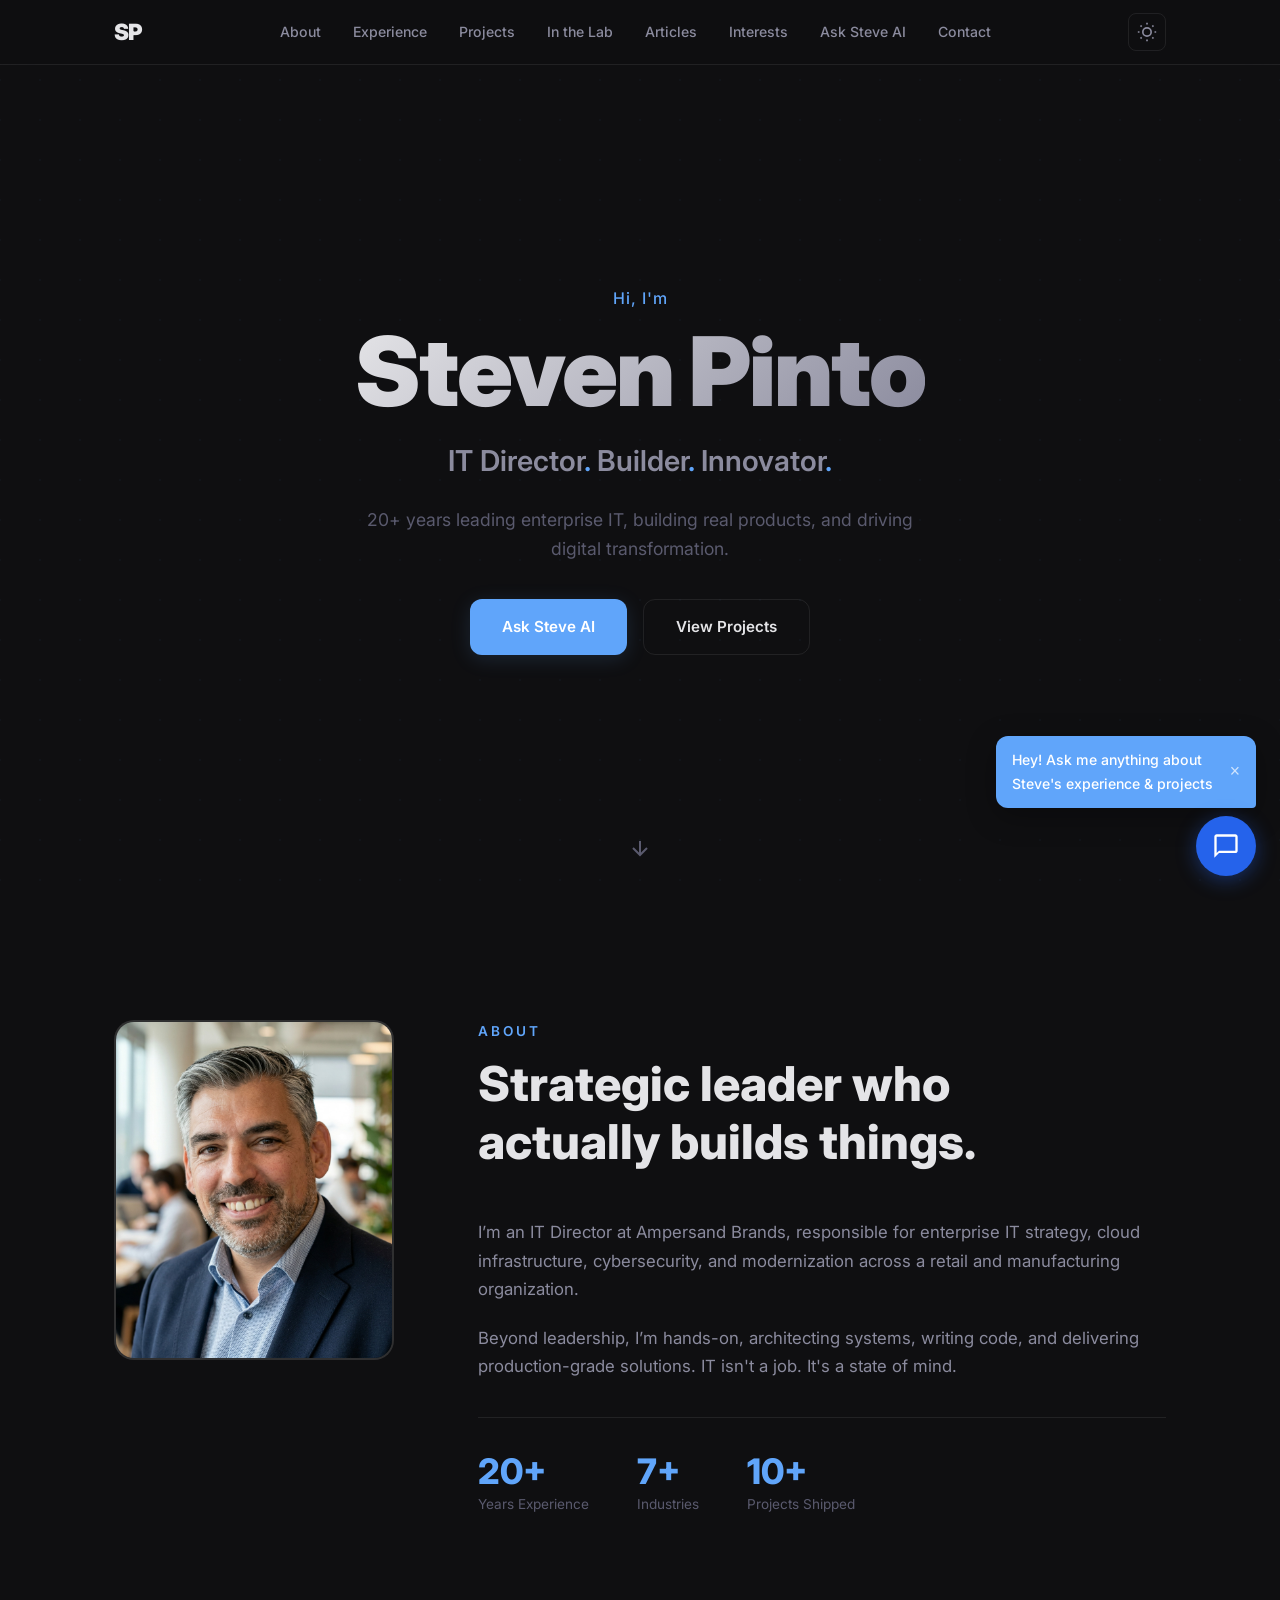
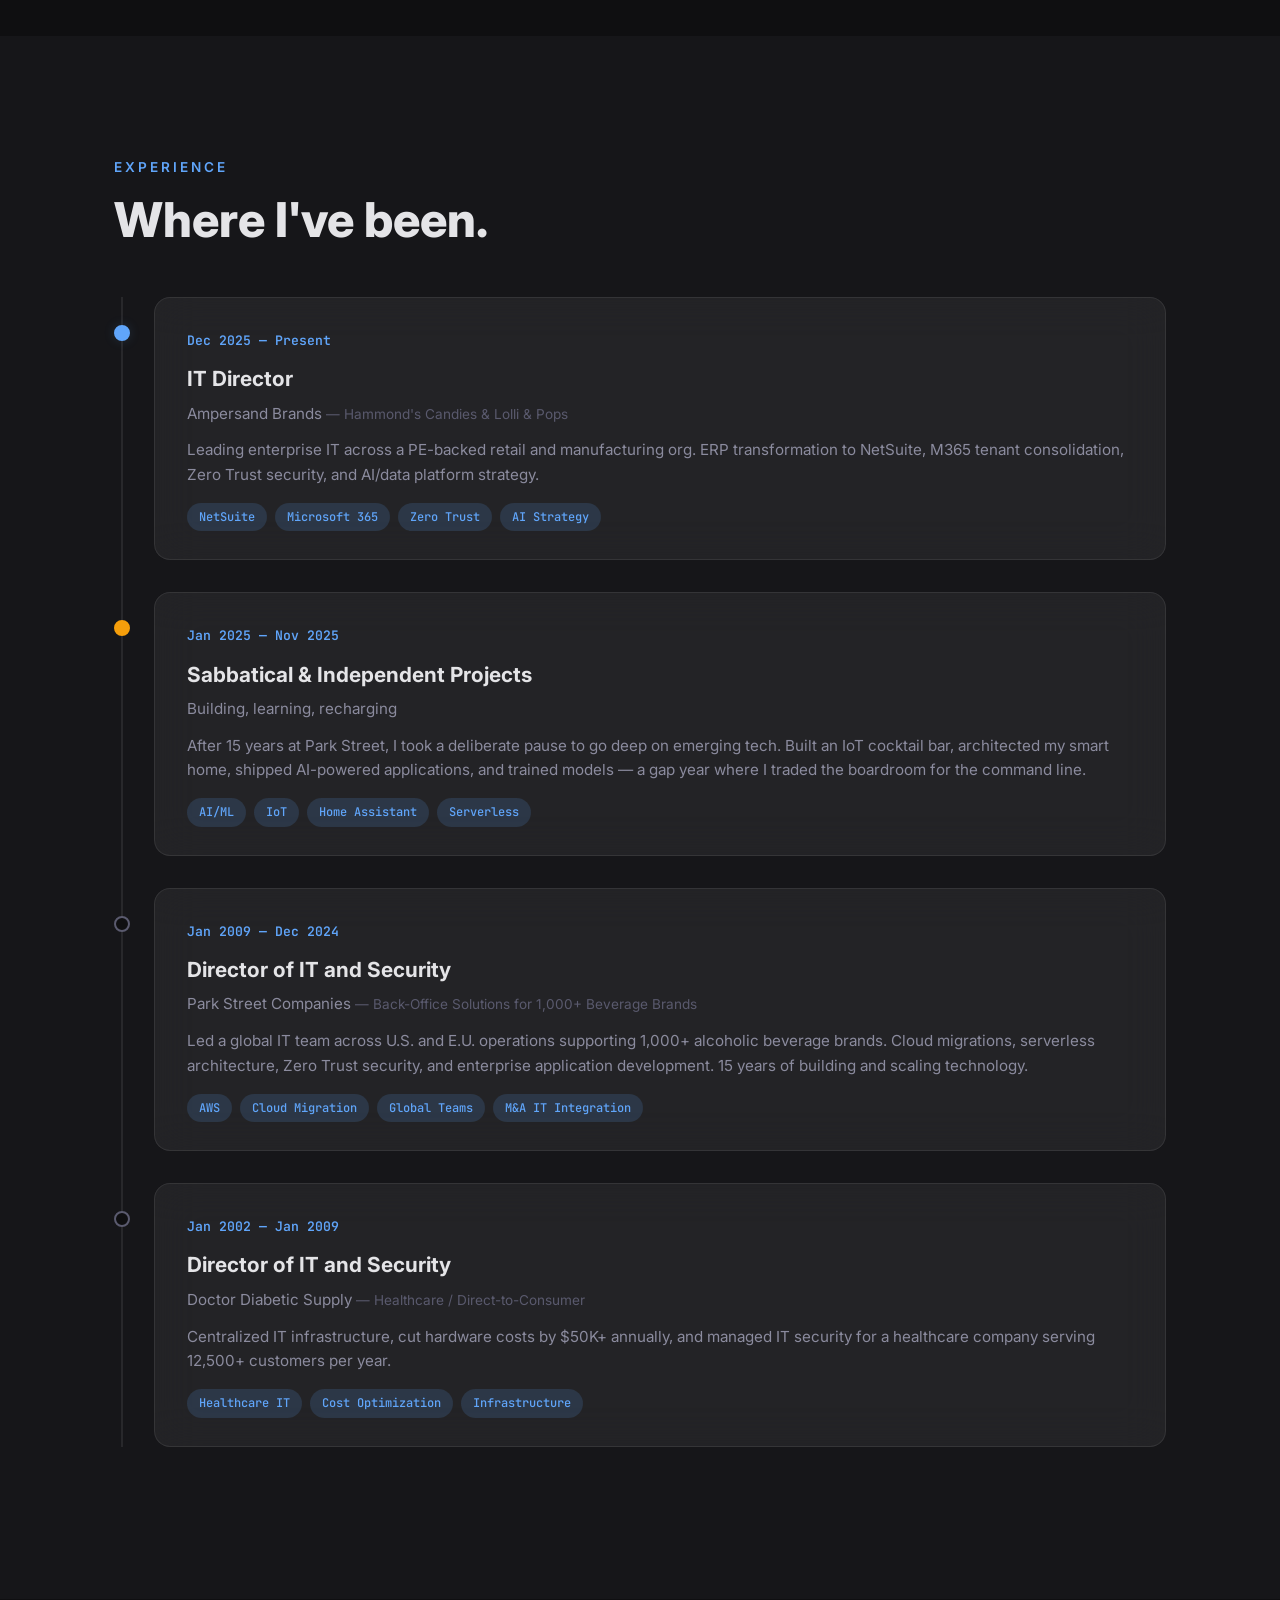
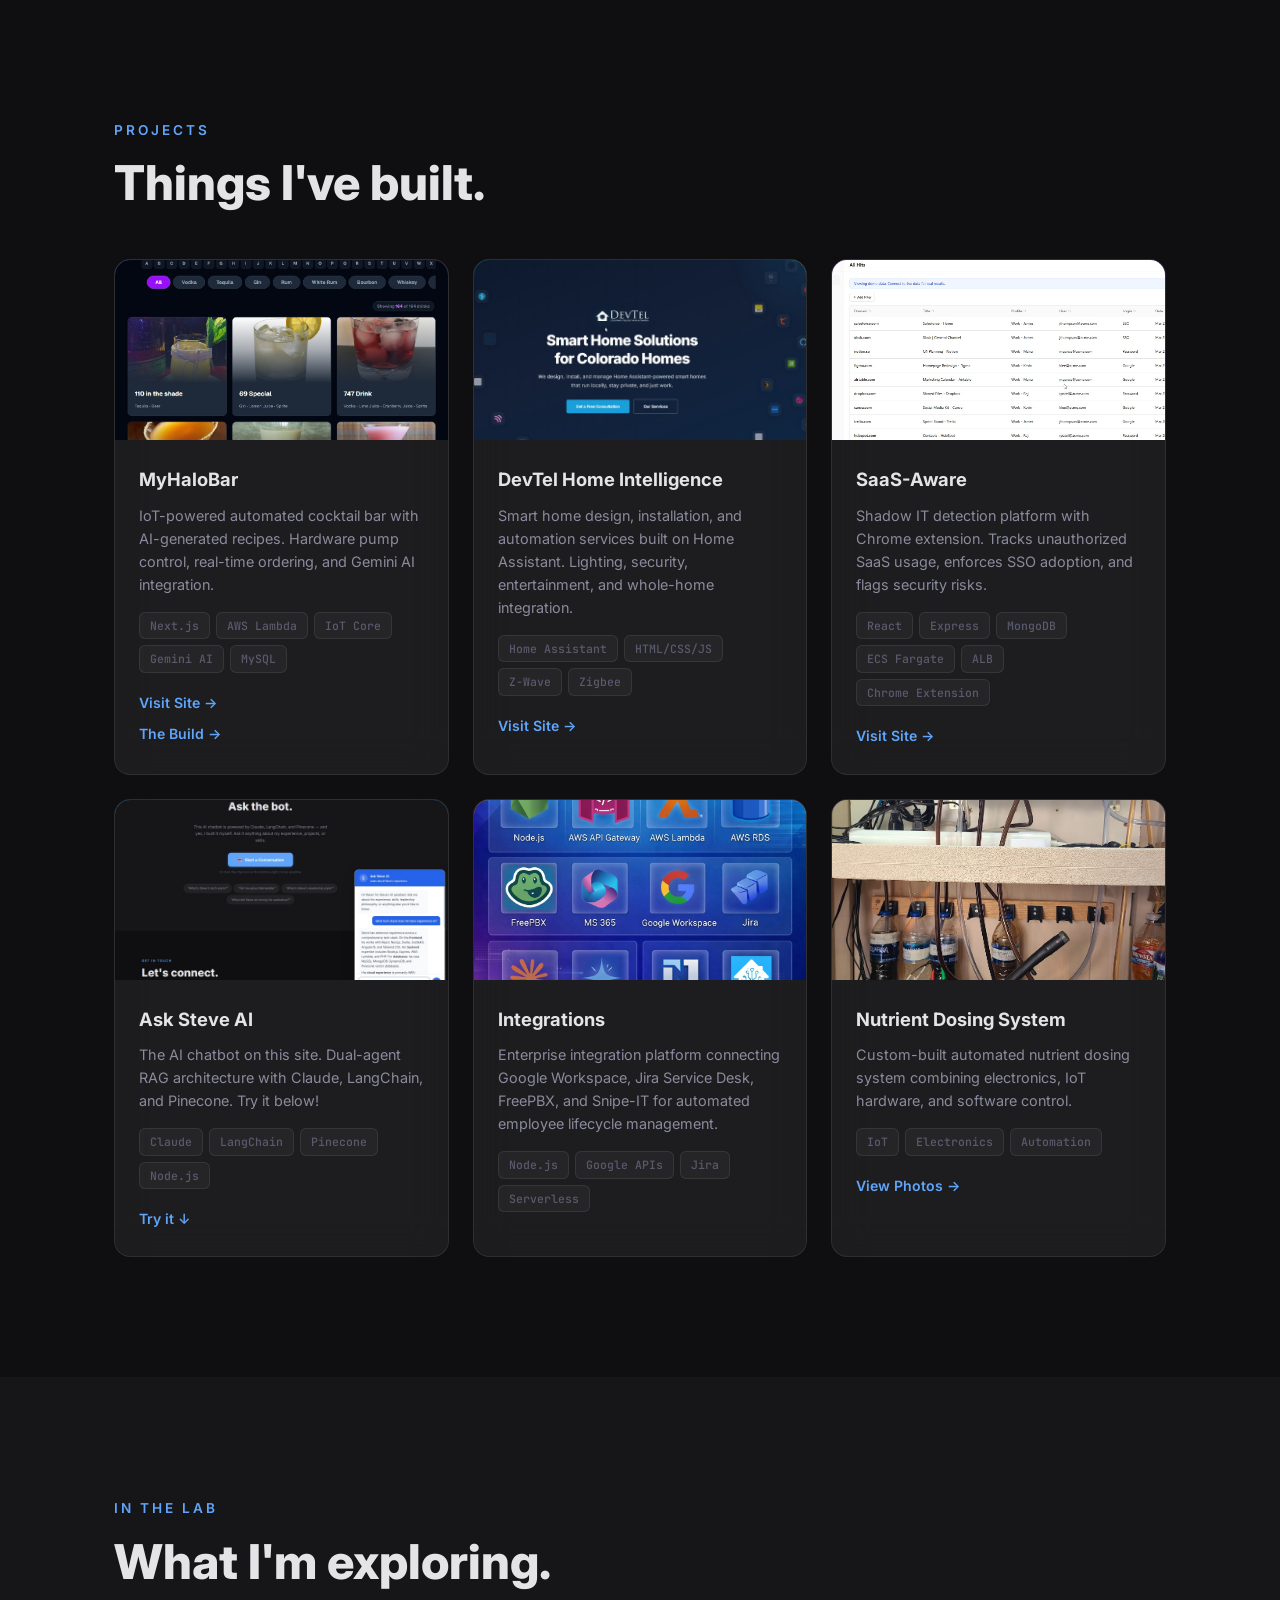
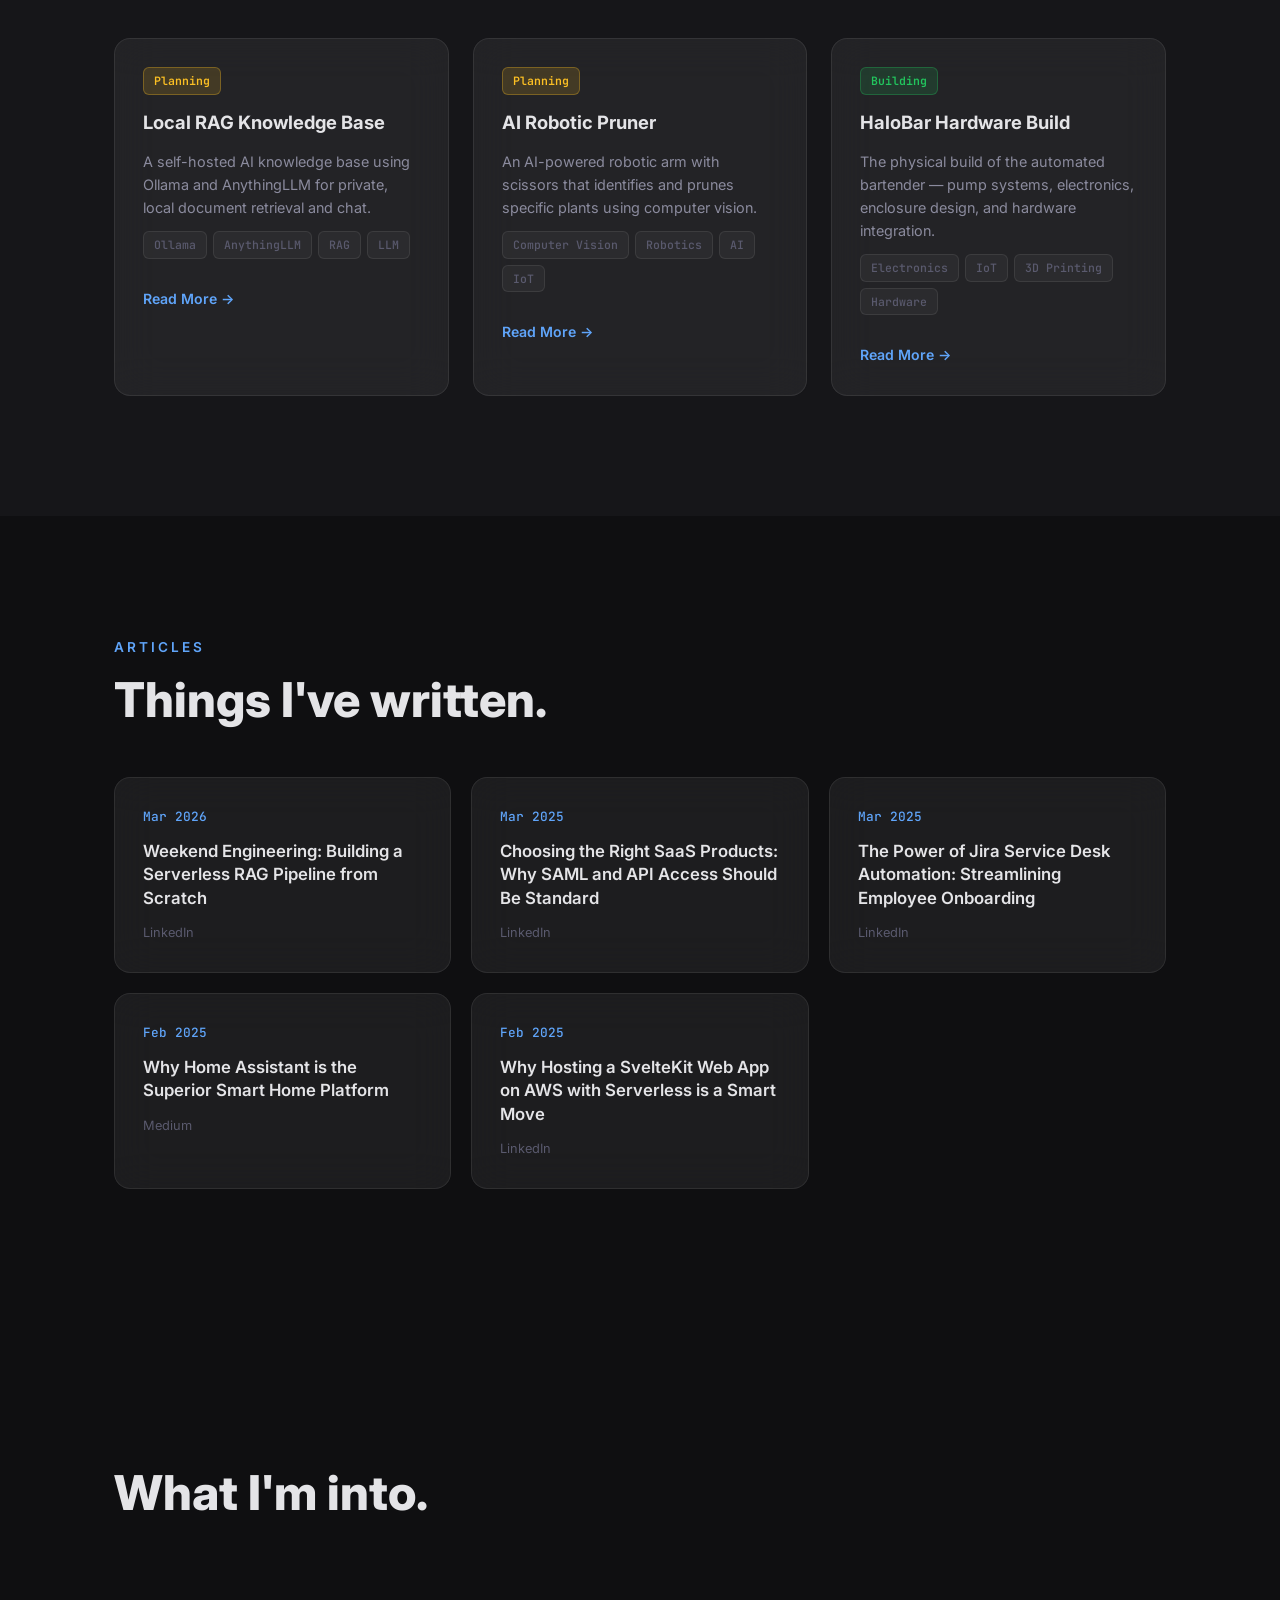
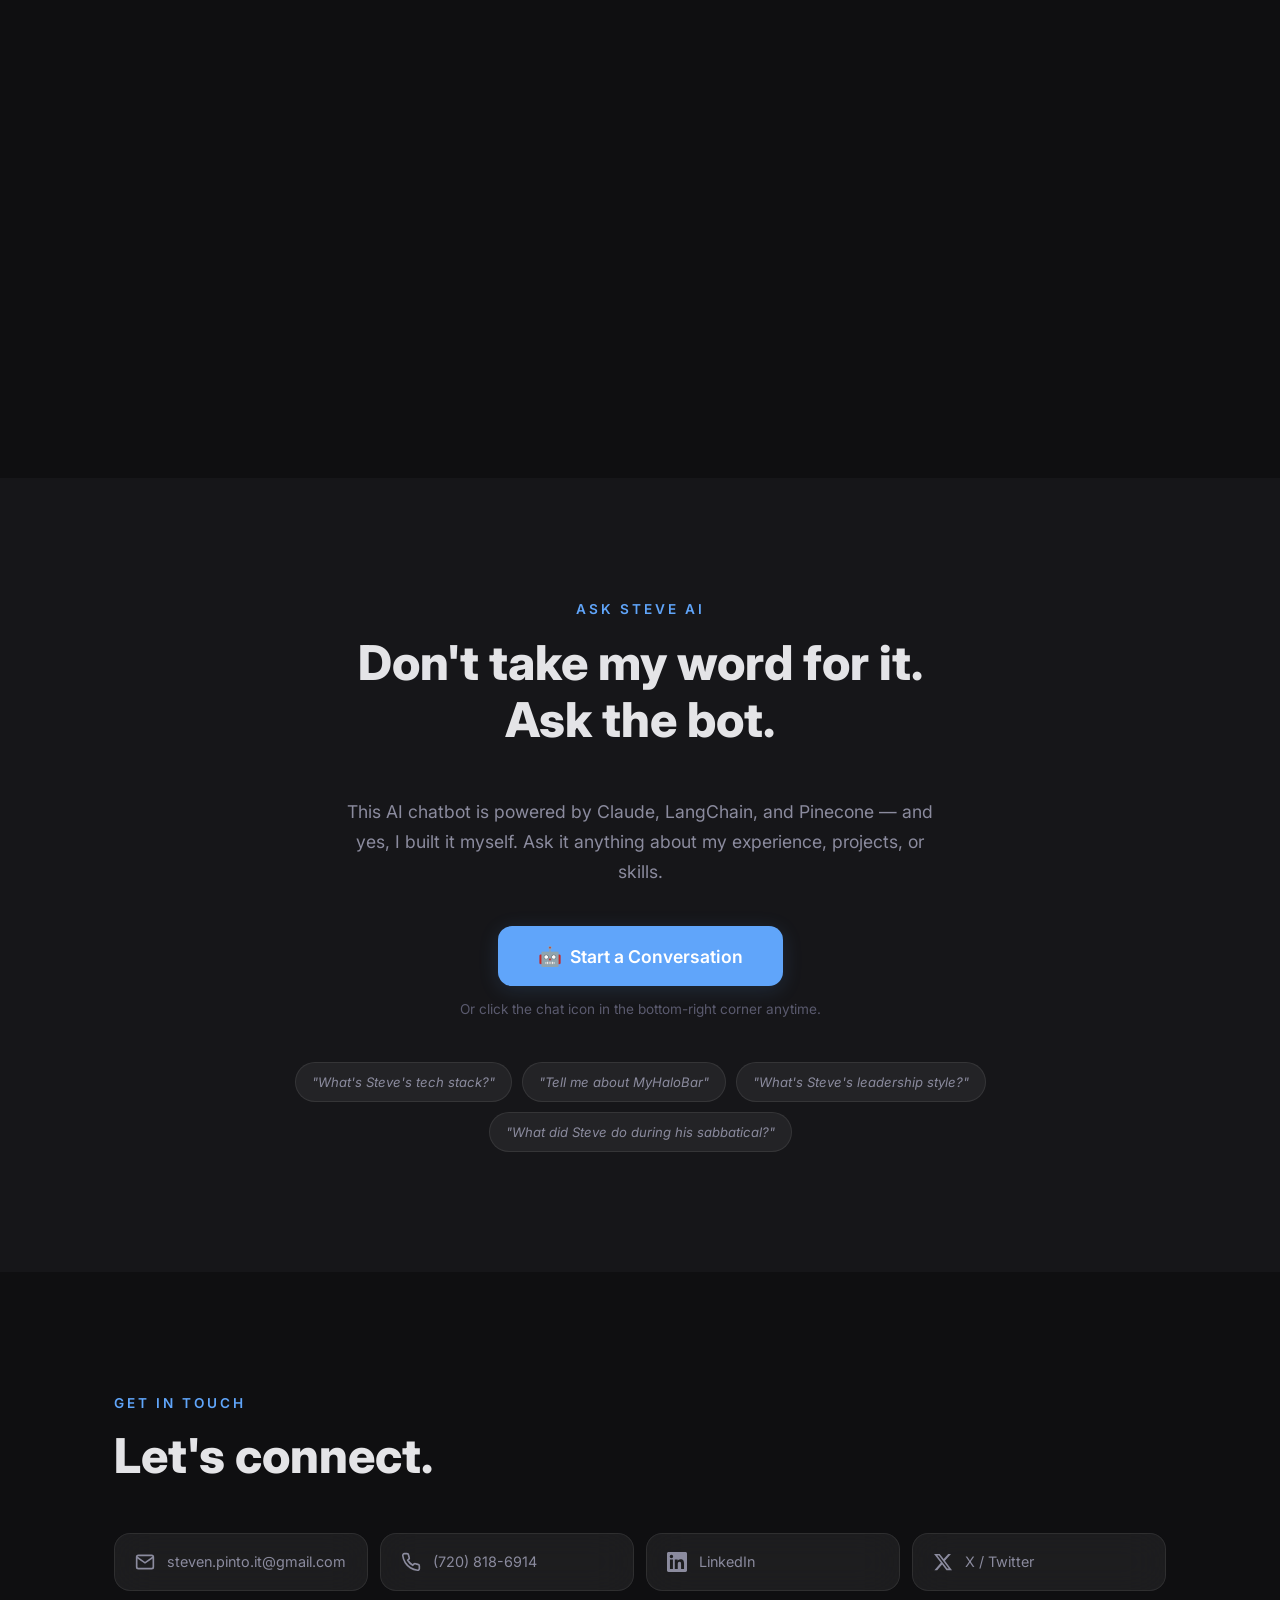
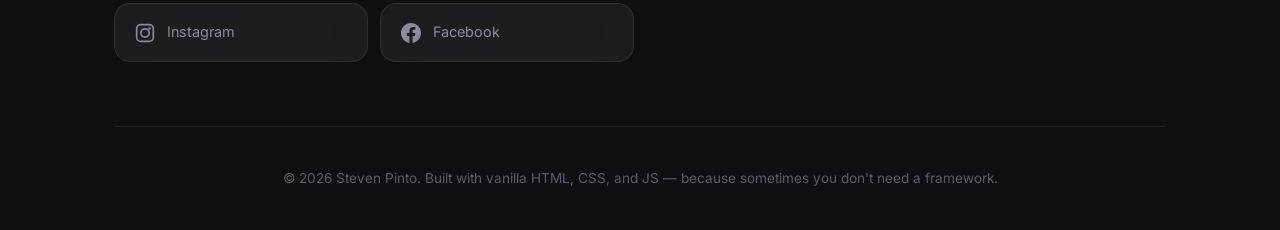
==== index.html @ aa1d3e74 "added index.html to article links" ====
<!DOCTYPE html>
<html lang="en" data-theme="dark">
<head>
  <meta charset="UTF-8">
  <meta name="viewport" content="width=device-width, initial-scale=1.0">
  <title>Steven Pinto — IT Director. Builder. Innovator.</title>
  <meta name="description" content="Steven Pinto is an IT Director and technology leader with 20+ years of experience in cloud infrastructure, cybersecurity, AI, and digital transformation.">
  <link rel="stylesheet" href="css/style.css">
  <link rel="preconnect" href="https://fonts.googleapis.com">
  <link rel="preconnect" href="https://fonts.gstatic.com" crossorigin>
  <link href="https://fonts.googleapis.com/css2?family=Inter:wght@300;400;500;600;700;800;900&family=JetBrains+Mono:wght@400;500&display=swap" rel="stylesheet">

  <!-- Google Analytics 4 -->
  <script async src="https://www.googletagmanager.com/gtag/js?id=G-3H5ZRCRHN2"></script>
  <script>
    window.dataLayer = window.dataLayer || [];
    function gtag(){dataLayer.push(arguments);}
    gtag('js', new Date());
    gtag('config', 'G-3H5ZRCRHN2');
  </script>

  <!-- Microsoft Clarity -->
  <!-- Microsoft Clarity -->
  <script>
    (function(c,l,a,r,i,t,y){
      c[a]=c[a]||function(){(c[a].q=c[a].q||[]).push(arguments)};
      t=l.createElement(r);t.async=1;t.src="https://www.clarity.ms/tag/"+i;
      y=l.getElementsByTagName(r)[0];y.parentNode.insertBefore(t,y);
    })(window,document,"clarity","script","w2y8zv15h3");
  </script>
</head>
<body>

  <!-- Navigation -->
  <nav class="nav" id="nav">
    <div class="nav-inner">
      <a href="#hero" class="nav-logo">SP</a>
      <button class="nav-toggle" id="navToggle" aria-label="Toggle menu">
        <span></span><span></span><span></span>
      </button>
      <ul class="nav-links" id="navLinks">
        <li><a href="#about">About</a></li>
        <li><a href="#experience">Experience</a></li>
        <li><a href="#projects">Projects</a></li>
        <li><a href="#lab">In the Lab</a></li>
        <li><a href="#articles">Articles</a></li>
        <li><a href="#interests">Interests</a></li>
        <li><a href="#asksteve">Ask Steve AI</a></li>
        <li><a href="#contact">Contact</a></li>
      </ul>
      <button class="theme-toggle" id="themeToggle" aria-label="Toggle theme">
        <svg class="icon-sun" width="20" height="20" viewBox="0 0 24 24" fill="none" stroke="currentColor" stroke-width="2"><circle cx="12" cy="12" r="5"/><path d="M12 1v2M12 21v2M4.22 4.22l1.42 1.42M18.36 18.36l1.42 1.42M1 12h2M21 12h2M4.22 19.78l1.42-1.42M18.36 5.64l1.42-1.42"/></svg>
        <svg class="icon-moon" width="20" height="20" viewBox="0 0 24 24" fill="none" stroke="currentColor" stroke-width="2"><path d="M21 12.79A9 9 0 1 1 11.21 3 7 7 0 0 0 21 12.79z"/></svg>
      </button>
    </div>
  </nav>

  <!-- Hero -->
  <section class="hero" id="hero">
    <canvas id="gridCanvas" class="hero-canvas"></canvas>
    <div class="hero-content">
      <p class="hero-label reveal">Hi, I'm</p>
      <h1 class="hero-name reveal">Steven Pinto</h1>
      <p class="hero-tagline reveal">IT Director<span class="dot">.</span> Builder<span class="dot">.</span> Innovator<span class="dot">.</span></p>
      <p class="hero-sub reveal">20+ years leading enterprise IT, building real products, and driving digital transformation.</p>
      <div class="hero-cta reveal">
        <a href="#asksteve" class="btn btn-primary">Ask Steve AI</a>
        <a href="#projects" class="btn btn-outline">View Projects</a>
      </div>
    </div>
    <div class="hero-scroll">
      <svg width="24" height="24" viewBox="0 0 24 24" fill="none" stroke="currentColor" stroke-width="2"><path d="M12 5v14M19 12l-7 7-7-7"/></svg>
    </div>
  </section>

  <!-- About -->
  <section class="section" id="about">
    <div class="container">
      <div class="about-grid">
        <div class="about-photo reveal">
          <div class="photo-frame">
            <img src="images/steve.jpg" alt="Steven Pinto" loading="lazy">
          </div>
        </div>
        <div class="about-text">
          <h2 class="section-label reveal">About</h2>
          <h3 class="section-title reveal">Strategic leader who<br>actually builds things.</h3>
          <p class="reveal">I’m an IT Director at Ampersand Brands, responsible for enterprise IT strategy, cloud infrastructure, cybersecurity, and modernization across a retail and manufacturing organization.</p>
          <p class="reveal">Beyond leadership, I’m hands-on, architecting systems, writing code, and delivering production-grade solutions.  IT isn't a job.  It's a state of mind.</p>
          <div class="about-stats reveal">
            <div class="stat">
              <span class="stat-number">20+</span>
              <span class="stat-label">Years Experience</span>
            </div>
            <div class="stat">
              <span class="stat-number">7+</span>
              <span class="stat-label">Industries</span>
            </div>
            <div class="stat">
              <span class="stat-number">10+</span>
              <span class="stat-label">Projects Shipped</span>
            </div>
          </div>
        </div>
      </div>
    </div>
  </section>

  <!-- Experience Timeline -->
  <section class="section section-alt" id="experience">
    <div class="container">
      <h2 class="section-label reveal">Experience</h2>
      <h3 class="section-title reveal">Where I've been.</h3>

      <div class="timeline">
        <div class="timeline-item reveal">
          <div class="timeline-marker current"></div>
          <div class="timeline-content glass-card">
            <span class="timeline-date">Dec 2025 — Present</span>
            <h4>IT Director</h4>
            <p class="timeline-company">Ampersand Brands <span class="timeline-detail">Hammond's Candies & Lolli & Pops</span></p>
            <p>Leading enterprise IT across a PE-backed retail and manufacturing org. ERP transformation to NetSuite, M365 tenant consolidation, Zero Trust security, and AI/data platform strategy.</p>
            <div class="timeline-tags">
              <span>NetSuite</span><span>Microsoft 365</span><span>Zero Trust</span><span>AI Strategy</span>
            </div>
          </div>
        </div>

        <div class="timeline-item reveal">
          <div class="timeline-marker sabbatical"></div>
          <div class="timeline-content glass-card">
            <span class="timeline-date">Jan 2025 — Nov 2025</span>
            <h4>Sabbatical & Independent Projects</h4>
            <p class="timeline-company">Building, learning, recharging</p>
            <p>After 15 years at Park Street, I took a deliberate pause to go deep on emerging tech. Built an IoT cocktail bar, architected my smart home, shipped AI-powered applications, and trained models — a gap year where I traded the boardroom for the command line.</p>
            <div class="timeline-tags">
              <span>AI/ML</span><span>IoT</span><span>Home Assistant</span><span>Serverless</span>
            </div>
          </div>
        </div>

        <div class="timeline-item reveal">
          <div class="timeline-marker"></div>
          <div class="timeline-content glass-card">
            <span class="timeline-date">Jan 2009 — Dec 2024</span>
            <h4>Director of IT and Security</h4>
            <p class="timeline-company">Park Street Companies <span class="timeline-detail">Back-Office Solutions for 1,000+ Beverage Brands</span></p>
            <p>Led a global IT team across U.S. and E.U. operations supporting 1,000+ alcoholic beverage brands. Cloud migrations, serverless architecture, Zero Trust security, and enterprise application development. 15 years of building and scaling technology.</p>
            <div class="timeline-tags">
              <span>AWS</span><span>Cloud Migration</span><span>Global Teams</span><span>M&amp;A IT Integration</span>
            </div>
          </div>
        </div>

        <div class="timeline-item reveal">
          <div class="timeline-marker"></div>
          <div class="timeline-content glass-card">
            <span class="timeline-date">Jan 2002 — Jan 2009</span>
            <h4>Director of IT and Security</h4>
            <p class="timeline-company">Doctor Diabetic Supply <span class="timeline-detail">Healthcare / Direct-to-Consumer</span></p>
            <p>Centralized IT infrastructure, cut hardware costs by $50K+ annually, and managed IT security for a healthcare company serving 12,500+ customers per year.</p>
            <div class="timeline-tags">
              <span>Healthcare IT</span><span>Cost Optimization</span><span>Infrastructure</span>
            </div>
          </div>
        </div>

      </div>
    </div>
  </section>

  <!-- Projects -->
  <section class="section" id="projects">
    <div class="container">
      <h2 class="section-label reveal">Projects</h2>
      <h3 class="section-title reveal">Things I've built.</h3>

      <div class="projects-grid">

        <div class="project-card glass-card reveal">
          <div class="project-image" style="background: linear-gradient(135deg, #667eea, #764ba2);">
            <img src="images/myhalobar.jpg" alt="MyHaloBar" loading="lazy" onerror="this.style.display='none'">
          </div>
          <div class="project-info">
            <h4>MyHaloBar</h4>
            <p>IoT-powered automated cocktail bar with AI-generated recipes. Hardware pump control, real-time ordering, and Gemini AI integration.</p>
            <div class="project-tech">
              <span>Next.js</span><span>AWS Lambda</span><span>IoT Core</span><span>Gemini AI</span><span>MySQL</span>
            </div>
            <a href="https://myhalobar.com" target="_blank" rel="noopener" class="project-link">Visit Site &rarr;</a>
            <a href="lab/halobar-hardware/index.html" class="project-link" style="display:block; margin-top:6px;">The Build &rarr;</a>
          </div>
        </div>

        <div class="project-card glass-card reveal">
          <div class="project-image" style="background: linear-gradient(135deg, #11998e, #38ef7d);">
            <img src="images/devtel.jpg" alt="DevTel Home Intelligence" loading="lazy" onerror="this.style.display='none'">
          </div>
          <div class="project-info">
            <h4>DevTel Home Intelligence</h4>
            <p>Smart home design, installation, and automation services built on Home Assistant. Lighting, security, entertainment, and whole-home integration.</p>
            <div class="project-tech">
              <span>Home Assistant</span><span>HTML/CSS/JS</span><span>Z-Wave</span><span>Zigbee</span>
            </div>
            <a href="https://www.devtel.com" target="_blank" rel="noopener" class="project-link">Visit Site &rarr;</a>
          </div>
        </div>

        <div class="project-card glass-card reveal">
          <div class="project-image" style="background: linear-gradient(135deg, #a855f7, #6366f1);">
            <img src="images/saas-aware.jpg" alt="SaaS-Aware" loading="lazy" onerror="this.style.display='none'">
          </div>
          <div class="project-info">
            <h4>SaaS-Aware</h4>
            <p>Shadow IT detection platform with Chrome extension. Tracks unauthorized SaaS usage, enforces SSO adoption, and flags security risks.</p>
            <div class="project-tech">
              <span>React</span><span>Express</span><span>MongoDB</span><span>ECS Fargate</span><span>ALB</span><span>Chrome Extension</span>
            </div>
            <a href="https://saas-aware.com/" target="_blank" rel="noopener" class="project-link">Visit Site &rarr;</a>
          </div>
        </div>

        <div class="project-card glass-card reveal">
          <div class="project-image" style="background: linear-gradient(135deg, #0ea5e9, #2563eb);">
            <img src="images/asksteve.jpg" alt="Ask Steve AI" loading="lazy" onerror="this.style.display='none'">
          </div>
          <div class="project-info">
            <h4>Ask Steve AI</h4>
            <p>The AI chatbot on this site. Dual-agent RAG architecture with Claude, LangChain, and Pinecone. Try it below!</p>
            <div class="project-tech">
              <span>Claude</span><span>LangChain</span><span>Pinecone</span><span>Node.js</span>
            </div>
            <a href="#asksteve" class="project-link">Try it &darr;</a>
          </div>
        </div>

        <div class="project-card glass-card reveal">
          <div class="project-image" style="background: linear-gradient(135deg, #f59e0b, #ef4444);">
            <img src="images/integrations.jpg" alt="Integrations" loading="lazy" onerror="this.style.display='none'">
          </div>
          <div class="project-info">
            <h4>Integrations</h4>
            <p>Enterprise integration platform connecting Google Workspace, Jira Service Desk, FreePBX, and Snipe-IT for automated employee lifecycle management.</p>
            <div class="project-tech">
              <span>Node.js</span><span>Google APIs</span><span>Jira</span><span>Serverless</span>
            </div>
          </div>
        </div>

        <div class="project-card glass-card reveal">
          <div class="project-image" style="background: linear-gradient(135deg, #64748b, #334155);">
            <img src="images/nutrient-dosing.jpg" alt="Nutrient Dosing System" loading="lazy" onerror="this.style.display='none'">
          </div>
          <div class="project-info">
            <h4>Nutrient Dosing System</h4>
            <p>Custom-built automated nutrient dosing system combining electronics, IoT hardware, and software control.</p>
            <div class="project-tech">
              <span>IoT</span><span>Electronics</span><span>Automation</span>
            </div>
            <a href="https://photos.app.goo.gl/VBtYuYaXAKWdeMQP6" target="_blank" rel="noopener" class="project-link">View Photos &rarr;</a>
          </div>
        </div>

      </div>
    </div>
  </section>

  <!-- In the Lab -->
  <section class="section section-alt" id="lab">
    <div class="container">
      <h2 class="section-label reveal">In the Lab</h2>
      <h3 class="section-title reveal">What I'm exploring.</h3>

      <div class="lab-grid">

        <a href="lab/knowledge-base/index.html" class="lab-card glass-card reveal">
          <div class="lab-status lab-status-planning">Planning</div>
          <h4>Local RAG Knowledge Base</h4>
          <p>A self-hosted AI knowledge base using Ollama and AnythingLLM for private, local document retrieval and chat.</p>
          <div class="project-tech">
            <span>Ollama</span><span>AnythingLLM</span><span>RAG</span><span>LLM</span>
          </div>
          <span class="project-link">Read More &rarr;</span>
        </a>

        <a href="lab/robotic-pruner/index.html" class="lab-card glass-card reveal">
          <div class="lab-status lab-status-planning">Planning</div>
          <h4>AI Robotic Pruner</h4>
          <p>An AI-powered robotic arm with scissors that identifies and prunes specific plants using computer vision.</p>
          <div class="project-tech">
            <span>Computer Vision</span><span>Robotics</span><span>AI</span><span>IoT</span>
          </div>
          <span class="project-link">Read More &rarr;</span>
        </a>

        <a href="lab/halobar-hardware/index.html" class="lab-card glass-card reveal">
          <div class="lab-status lab-status-building">Building</div>
          <h4>HaloBar Hardware Build</h4>
          <p>The physical build of the automated bartender — pump systems, electronics, enclosure design, and hardware integration.</p>
          <div class="project-tech">
            <span>Electronics</span><span>IoT</span><span>3D Printing</span><span>Hardware</span>
          </div>
          <span class="project-link">Read More &rarr;</span>
        </a>

      </div>
    </div>
  </section>

  <!-- Articles -->
  <section class="section" id="articles">
    <div class="container">
      <h2 class="section-label reveal">Articles</h2>
      <h3 class="section-title reveal">Things I've written.</h3>

      <div class="articles-grid">
        <a href="https://www.linkedin.com/pulse/weekend-engineering-building-serverless-rag-pipeline-from-pinto-0jtsc" target="_blank" rel="noopener" class="article-card glass-card reveal">
          <span class="article-date">Mar 2026</span>
          <h4>Weekend Engineering: Building a Serverless RAG Pipeline from Scratch</h4>
          <span class="article-source">LinkedIn</span>
        </a>

        <a href="https://www.linkedin.com/pulse/choosing-right-saas-products-why-saml-api-access-should-steven-pinto-qby1c/" target="_blank" rel="noopener" class="article-card glass-card reveal">
          <span class="article-date">Mar 2025</span>
          <h4>Choosing the Right SaaS Products: Why SAML and API Access Should Be Standard</h4>
          <span class="article-source">LinkedIn</span>
        </a>

        <a href="https://www.linkedin.com/pulse/power-jira-service-desk-automation-streamlining-employee-steven-pinto-ityzc" target="_blank" rel="noopener" class="article-card glass-card reveal">
          <span class="article-date">Mar 2025</span>
          <h4>The Power of Jira Service Desk Automation: Streamlining Employee Onboarding</h4>
          <span class="article-source">LinkedIn</span>
        </a>

        <a href="https://medium.com/@steven.pinto/why-home-assistant-is-the-superior-smart-home-platform-0eea779797b2" target="_blank" rel="noopener" class="article-card glass-card reveal">
          <span class="article-date">Feb 2025</span>
          <h4>Why Home Assistant is the Superior Smart Home Platform</h4>
          <span class="article-source">Medium</span>
        </a>

        <a href="https://www.linkedin.com/pulse/why-hosting-sveltekit-web-app-aws-serverless-smart-move-steven-pinto-vp3lf/" target="_blank" rel="noopener" class="article-card glass-card reveal">
          <span class="article-date">Feb 2025</span>
          <h4>Why Hosting a SvelteKit Web App on AWS with Serverless is a Smart Move</h4>
          <span class="article-source">LinkedIn</span>
        </a>
      </div>
    </div>
  </section>

  <!-- Interests -->
  <section class="section" id="interests">
    <div class="container">
      <h2 class="section-label reveal">Off the Clock</h2>
      <h3 class="section-title reveal">What I'm into.</h3>

      <div class="interests-grid">
        <div class="interest-item glass-card reveal">
          <span class="interest-icon">&#127754;</span>
          <h4>Scuba Diving</h4>
        </div>
        <div class="interest-item glass-card reveal">
          <span class="interest-icon">&#9968;</span>
          <h4>Hiking</h4>
        </div>
        <div class="interest-item glass-card reveal">
          <span class="interest-icon">&#9975;</span>
          <h4>Skiing</h4>
        </div>
        <div class="interest-item glass-card reveal">
          <span class="interest-icon">&#127940;</span>
          <h4>White Water Rafting</h4>
        </div>
        <div class="interest-item glass-card reveal">
          <span class="interest-icon">&#128302;</span>
          <h4>Electronics</h4>
        </div>
        <div class="interest-item glass-card reveal">
          <span class="interest-icon">&#128214;</span>
          <h4>Sci-Fi</h4>
        </div>
        <div class="interest-item glass-card reveal">
          <span class="interest-icon">&#127911;</span>
          <h4>Podcasts</h4>
          <p class="interest-detail">Acquired is my go-to</p>
        </div>
        <div class="interest-item glass-card reveal">
          <span class="interest-icon">&#129302;</span>
          <h4>Emerging Tech</h4>
          <p class="interest-detail">AI, IoT, Smart Home</p>
        </div>
      </div>
    </div>
  </section>

  <!-- Ask Steve AI -->
  <section class="section section-alt" id="asksteve">
    <div class="container asksteve-section">
      <h2 class="section-label reveal">Ask Steve AI</h2>
      <h3 class="section-title reveal">Don't take my word for it.<br>Ask the bot.</h3>
      <p class="section-subtitle reveal">This AI chatbot is powered by Claude, LangChain, and Pinecone — and yes, I built it myself. Ask it anything about my experience, projects, or skills.</p>
      <div class="asksteve-cta reveal">
        <button class="btn btn-primary btn-lg" id="openChatbot">
          <span class="btn-icon">&#129302;</span> Start a Conversation
        </button>
        <p class="asksteve-hint">Or click the chat icon in the bottom-right corner anytime.</p>
      </div>
      <div class="asksteve-examples reveal">
        <span class="example-chip">"What's Steve's tech stack?"</span>
        <span class="example-chip">"Tell me about MyHaloBar"</span>
        <span class="example-chip">"What's Steve's leadership style?"</span>
        <span class="example-chip">"What did Steve do during his sabbatical?"</span>
      </div>
    </div>
  </section>

  <!-- Contact -->
  <footer class="section footer" id="contact">
    <div class="container">
      <h2 class="section-label reveal">Get in Touch</h2>
      <h3 class="section-title reveal">Let's connect.</h3>

      <div class="contact-grid reveal">
        <a href="mailto:steven.pinto.it@gmail.com" class="contact-item glass-card">
          <svg width="24" height="24" viewBox="0 0 24 24" fill="none" stroke="currentColor" stroke-width="2"><path d="M4 4h16c1.1 0 2 .9 2 2v12c0 1.1-.9 2-2 2H4c-1.1 0-2-.9-2-2V6c0-1.1.9-2 2-2z"/><polyline points="22,6 12,13 2,6"/></svg>
          <span>steven.pinto.it@gmail.com</span>
        </a>
        <a href="tel:+17208186914" class="contact-item glass-card">
          <svg width="24" height="24" viewBox="0 0 24 24" fill="none" stroke="currentColor" stroke-width="2"><path d="M22 16.92v3a2 2 0 0 1-2.18 2 19.79 19.79 0 0 1-8.63-3.07 19.5 19.5 0 0 1-6-6 19.79 19.79 0 0 1-3.07-8.67A2 2 0 0 1 4.11 2h3a2 2 0 0 1 2 1.72 12.84 12.84 0 0 0 .7 2.81 2 2 0 0 1-.45 2.11L8.09 9.91a16 16 0 0 0 6 6l1.27-1.27a2 2 0 0 1 2.11-.45 12.84 12.84 0 0 0 2.81.7A2 2 0 0 1 22 16.92z"/></svg>
          <span>(720) 818-6914</span>
        </a>
        <a href="https://www.linkedin.com/in/steven-pinto-3714985" target="_blank" rel="noopener" class="contact-item glass-card">
          <svg width="24" height="24" viewBox="0 0 24 24" fill="currentColor"><path d="M20.447 20.452h-3.554v-5.569c0-1.328-.027-3.037-1.852-3.037-1.853 0-2.136 1.445-2.136 2.939v5.667H9.351V9h3.414v1.561h.046c.477-.9 1.637-1.85 3.37-1.85 3.601 0 4.267 2.37 4.267 5.455v6.286zM5.337 7.433a2.062 2.062 0 0 1-2.063-2.065 2.064 2.064 0 1 1 2.063 2.065zm1.782 13.019H3.555V9h3.564v11.452zM22.225 0H1.771C.792 0 0 .774 0 1.729v20.542C0 23.227.792 24 1.771 24h20.451C23.2 24 24 23.227 24 22.271V1.729C24 .774 23.2 0 22.222 0h.003z"/></svg>
          <span>LinkedIn</span>
        </a>
        <a href="https://x.com/StevenPinto11" target="_blank" rel="noopener" class="contact-item glass-card">
          <svg width="24" height="24" viewBox="0 0 24 24" fill="currentColor"><path d="M18.244 2.25h3.308l-7.227 8.26 8.502 11.24H16.17l-5.214-6.817L4.99 21.75H1.68l7.73-8.835L1.254 2.25H8.08l4.713 6.231zm-1.161 17.52h1.833L7.084 4.126H5.117z"/></svg>
          <span>X / Twitter</span>
        </a>
        <a href="https://www.instagram.com/plumpyfool/" target="_blank" rel="noopener" class="contact-item glass-card">
          <svg width="24" height="24" viewBox="0 0 24 24" fill="none" stroke="currentColor" stroke-width="2"><rect x="2" y="2" width="20" height="20" rx="5"/><circle cx="12" cy="12" r="5"/><circle cx="17.5" cy="6.5" r="1.5" fill="currentColor" stroke="none"/></svg>
          <span>Instagram</span>
        </a>
        <a href="https://www.facebook.com/steven.pinto.71" target="_blank" rel="noopener" class="contact-item glass-card">
          <svg width="24" height="24" viewBox="0 0 24 24" fill="currentColor"><path d="M24 12.073c0-6.627-5.373-12-12-12s-12 5.373-12 12c0 5.99 4.388 10.954 10.125 11.854v-8.385H7.078v-3.47h3.047V9.43c0-3.007 1.792-4.669 4.533-4.669 1.312 0 2.686.235 2.686.235v2.953H15.83c-1.491 0-1.956.925-1.956 1.874v2.25h3.328l-.532 3.47h-2.796v8.385C19.612 23.027 24 18.062 24 12.073z"/></svg>
          <span>Facebook</span>
        </a>
      </div>

      <div class="footer-bottom">
        <p>&copy; 2026 Steven Pinto. Built with vanilla HTML, CSS, and JS — because sometimes you don't need a framework.</p>
      </div>
    </div>
  </footer>

  <!-- Ask Steve AI Widget -->
  <script src="js/steve-ai-widget.js"></script>
  <steve-ai-widget mode="public" api-url="https://aqjiq7s2t8.execute-api.us-east-1.amazonaws.com"></steve-ai-widget>

  <script src="js/main.js"></script>
</body>
</html>
---- css/style.css ----
/* ==========================================
   Steven Pinto — Personal Site
   Dark-first, glassmorphism, minimal
   ========================================== */

/* --- CSS Variables --- */
:root {
  --font-main: 'Inter', -apple-system, BlinkMacSystemFont, sans-serif;
  --font-mono: 'JetBrains Mono', monospace;

  /* Dark theme (default) */
  --bg: #0f0f11;
  --bg-alt: #161619;
  --surface: rgba(255, 255, 255, 0.04);
  --glass: rgba(255, 255, 255, 0.06);
  --glass-border: rgba(255, 255, 255, 0.08);
  --text: #e4e4e7;
  --text-muted: #8b8b9e;
  --text-dim: #5a5a6e;
  --accent: #60a5fa;
  --accent-glow: rgba(96, 165, 250, 0.15);
  --gradient-1: #667eea;
  --gradient-2: #764ba2;
  --nav-bg: rgba(15, 15, 17, 0.85);
  --card-hover: rgba(255, 255, 255, 0.08);
  --shadow: 0 8px 32px rgba(0, 0, 0, 0.4);
  --dot-color: var(--accent);
}

[data-theme="light"] {
  --bg: #fafafa;
  --bg-alt: #f0f0f3;
  --surface: rgba(0, 0, 0, 0.03);
  --glass: rgba(255, 255, 255, 0.7);
  --glass-border: rgba(0, 0, 0, 0.08);
  --text: #1a1a2e;
  --text-muted: #64648a;
  --text-dim: #9e9eb0;
  --accent: #3b82f6;
  --accent-glow: rgba(59, 130, 246, 0.1);
  --nav-bg: rgba(250, 250, 250, 0.85);
  --card-hover: rgba(0, 0, 0, 0.04);
  --shadow: 0 8px 32px rgba(0, 0, 0, 0.08);
}

/* --- Reset --- */
*, *::before, *::after {
  margin: 0;
  padding: 0;
  box-sizing: border-box;
}

html {
  scroll-behavior: smooth;
  scroll-padding-top: 80px;
}

body {
  font-family: var(--font-main);
  background: var(--bg);
  color: var(--text);
  line-height: 1.7;
  -webkit-font-smoothing: antialiased;
  overflow-x: hidden;
  transition: background 0.4s ease, color 0.4s ease;
}

a {
  color: var(--accent);
  text-decoration: none;
  transition: opacity 0.2s;
}

a:hover {
  opacity: 0.8;
}

img {
  max-width: 100%;
  display: block;
}

/* --- Utility --- */
.container {
  max-width: 1100px;
  margin: 0 auto;
  padding: 0 24px;
}

.section {
  padding: 120px 0;
}

.section-alt {
  background: var(--bg-alt);
}

.section-label {
  font-size: 0.85rem;
  font-weight: 600;
  text-transform: uppercase;
  letter-spacing: 3px;
  color: var(--accent);
  margin-bottom: 12px;
}

.section-title {
  font-size: clamp(2rem, 4vw, 3rem);
  font-weight: 800;
  line-height: 1.2;
  margin-bottom: 48px;
  color: var(--text);
}

.section-subtitle {
  font-size: 1.1rem;
  color: var(--text-muted);
  max-width: 600px;
  margin-bottom: 40px;
}

/* --- Glass Card --- */
.glass-card {
  background: var(--glass);
  backdrop-filter: blur(20px);
  -webkit-backdrop-filter: blur(20px);
  border: 1px solid var(--glass-border);
  border-radius: 16px;
  transition: background 0.3s ease, transform 0.3s ease, box-shadow 0.3s ease;
}

.glass-card:hover {
  background: var(--card-hover);
  transform: translateY(-2px);
  box-shadow: var(--shadow);
}

/* --- Reveal Animation --- */
.reveal {
  opacity: 0;
  transform: translateY(30px);
  transition: opacity 0.8s ease, transform 0.8s ease;
}

.reveal.visible {
  opacity: 1;
  transform: translateY(0);
}

/* --- Navigation --- */
.nav {
  position: fixed;
  top: 0;
  left: 0;
  right: 0;
  z-index: 1000;
  background: var(--nav-bg);
  backdrop-filter: blur(20px);
  -webkit-backdrop-filter: blur(20px);
  border-bottom: 1px solid var(--glass-border);
  transition: background 0.4s ease;
}

.nav-inner {
  max-width: 1100px;
  margin: 0 auto;
  padding: 0 24px;
  display: flex;
  align-items: center;
  justify-content: space-between;
  height: 64px;
}

.nav-logo {
  font-size: 1.4rem;
  font-weight: 900;
  color: var(--text);
  letter-spacing: -1px;
}

.nav-logo:hover {
  opacity: 1;
  color: var(--accent);
}

.nav-links {
  display: flex;
  list-style: none;
  gap: 32px;
}

.nav-links a {
  font-size: 0.88rem;
  font-weight: 500;
  color: var(--text-muted);
  transition: color 0.2s;
}

.nav-links a:hover,
.nav-links a.active {
  color: var(--text);
  opacity: 1;
}

.nav-links a.active {
  color: var(--accent);
}

.nav.scrolled {
  box-shadow: 0 2px 20px rgba(0, 0, 0, 0.15);
}

.nav-toggle.active span:nth-child(1) {
  transform: rotate(45deg) translate(5px, 5px);
}

.nav-toggle.active span:nth-child(2) {
  opacity: 0;
}

.nav-toggle.active span:nth-child(3) {
  transform: rotate(-45deg) translate(5px, -5px);
}

.nav-toggle {
  display: none;
  background: none;
  border: none;
  cursor: pointer;
  padding: 4px;
  flex-direction: column;
  gap: 5px;
}

.nav-toggle span {
  display: block;
  width: 24px;
  height: 2px;
  background: var(--text);
  border-radius: 2px;
  transition: all 0.3s;
}

.theme-toggle {
  background: none;
  border: 1px solid var(--glass-border);
  border-radius: 8px;
  padding: 8px;
  cursor: pointer;
  color: var(--text-muted);
  display: flex;
  align-items: center;
  justify-content: center;
  transition: color 0.2s, border-color 0.2s;
}

.theme-toggle:hover {
  color: var(--text);
  border-color: var(--text-muted);
}

[data-theme="dark"] .icon-moon { display: none; }
[data-theme="light"] .icon-sun { display: none; }

/* --- Hero --- */
.hero {
  min-height: 100vh;
  display: flex;
  align-items: center;
  justify-content: center;
  position: relative;
  overflow: hidden;
  padding: 120px 24px 80px;
}

.hero-canvas {
  position: absolute;
  inset: 0;
  width: 100%;
  height: 100%;
  opacity: 0.3;
  pointer-events: none;
}

.hero-content {
  position: relative;
  z-index: 1;
  text-align: center;
  max-width: 800px;
}

.hero-label {
  font-size: 1rem;
  font-weight: 500;
  color: var(--accent);
  margin-bottom: 8px;
  letter-spacing: 1px;
}

.hero-name {
  font-size: clamp(3rem, 8vw, 6rem);
  font-weight: 900;
  line-height: 1.05;
  margin-bottom: 16px;
  letter-spacing: -2px;
  background: linear-gradient(135deg, var(--text) 0%, var(--text-muted) 100%);
  -webkit-background-clip: text;
  -webkit-text-fill-color: transparent;
  background-clip: text;
}

.hero-tagline {
  font-size: clamp(1.2rem, 3vw, 1.8rem);
  font-weight: 600;
  color: var(--text-muted);
  margin-bottom: 20px;
}

.dot {
  color: var(--accent);
}

.hero-sub {
  font-size: 1.1rem;
  color: var(--text-dim);
  max-width: 560px;
  margin: 0 auto 36px;
  line-height: 1.6;
}

.hero-cta {
  display: flex;
  gap: 16px;
  justify-content: center;
  flex-wrap: wrap;
}

.hero-scroll {
  position: absolute;
  bottom: 32px;
  left: 50%;
  transform: translateX(-50%);
  color: var(--text-dim);
  animation: bounce 2s infinite;
}

@keyframes bounce {
  0%, 20%, 50%, 80%, 100% { transform: translateX(-50%) translateY(0); }
  40% { transform: translateX(-50%) translateY(-8px); }
  60% { transform: translateX(-50%) translateY(-4px); }
}

/* --- Buttons --- */
.btn {
  display: inline-flex;
  align-items: center;
  padding: 14px 32px;
  font-size: 0.95rem;
  font-weight: 600;
  border-radius: 12px;
  cursor: pointer;
  transition: all 0.3s ease;
  border: none;
  font-family: var(--font-main);
}

.btn-primary {
  background: var(--accent);
  color: #fff;
  box-shadow: 0 4px 20px var(--accent-glow);
}

.btn-primary:hover {
  opacity: 1;
  transform: translateY(-2px);
  box-shadow: 0 8px 30px var(--accent-glow);
}

.btn-outline {
  background: transparent;
  color: var(--text);
  border: 1px solid var(--glass-border);
}

.btn-outline:hover {
  opacity: 1;
  background: var(--glass);
  border-color: var(--text-muted);
}

/* --- About --- */
.about-grid {
  display: grid;
  grid-template-columns: 300px 1fr;
  gap: 64px;
  align-items: start;
}

.photo-frame {
  width: 280px;
  height: 340px;
  border-radius: 20px;
  overflow: hidden;
  border: 2px solid var(--glass-border);
  background: var(--glass);
}

.photo-frame img {
  width: 100%;
  height: 100%;
  object-fit: cover;
}

.about-text p {
  color: var(--text-muted);
  margin-bottom: 20px;
  font-size: 1.05rem;
}

.about-stats {
  display: flex;
  gap: 48px;
  margin-top: 36px;
  padding-top: 36px;
  border-top: 1px solid var(--glass-border);
}

.stat-number {
  display: block;
  font-size: 2.2rem;
  font-weight: 800;
  color: var(--accent);
  line-height: 1;
}

.stat-label {
  display: block;
  font-size: 0.85rem;
  color: var(--text-dim);
  margin-top: 4px;
}

/* --- Timeline --- */
.timeline {
  position: relative;
  padding-left: 40px;
}

.timeline::before {
  content: '';
  position: absolute;
  left: 7px;
  top: 0;
  bottom: 0;
  width: 2px;
  background: var(--glass-border);
}

.timeline-item {
  position: relative;
  margin-bottom: 32px;
}

.timeline-marker {
  position: absolute;
  left: -40px;
  top: 28px;
  width: 16px;
  height: 16px;
  border-radius: 50%;
  background: var(--bg);
  border: 2px solid var(--text-dim);
  z-index: 1;
}

.timeline-marker.current {
  border-color: var(--accent);
  background: var(--accent);
  box-shadow: 0 0 12px var(--accent-glow);
}

.timeline-marker.sabbatical {
  border-color: #f59e0b;
  background: #f59e0b;
}

.timeline-marker.education {
  border-color: var(--gradient-1);
  background: var(--gradient-1);
}

.timeline-content {
  padding: 28px 32px;
}

.timeline-date {
  font-size: 0.82rem;
  font-weight: 600;
  color: var(--accent);
  font-family: var(--font-mono);
}

.timeline-content h4 {
  font-size: 1.3rem;
  font-weight: 700;
  margin: 8px 0 4px;
}

.timeline-company {
  font-size: 0.95rem;
  color: var(--text-muted);
  margin-bottom: 12px;
}

.timeline-detail {
  color: var(--text-dim);
  font-size: 0.85rem;
}

.timeline-detail::before {
  content: '— ';
}

.timeline-content p:last-of-type {
  color: var(--text-muted);
  font-size: 0.95rem;
  line-height: 1.6;
}

.timeline-tags {
  display: flex;
  flex-wrap: wrap;
  gap: 8px;
  margin-top: 16px;
}

.timeline-tags span {
  font-size: 0.75rem;
  font-weight: 500;
  padding: 4px 12px;
  border-radius: 20px;
  background: var(--accent-glow);
  color: var(--accent);
  font-family: var(--font-mono);
}

/* --- Projects --- */
.projects-grid {
  display: grid;
  grid-template-columns: repeat(auto-fill, minmax(320px, 1fr));
  gap: 24px;
}

.project-card {
  overflow: hidden;
}

.project-image {
  height: 180px;
  display: flex;
  align-items: center;
  justify-content: center;
  position: relative;
  overflow: hidden;
}

.project-image img {
  width: 100%;
  height: 100%;
  object-fit: cover;
  position: absolute;
  inset: 0;
}

.project-icon {
  font-size: 3rem;
  position: relative;
  z-index: 1;
  filter: drop-shadow(0 4px 8px rgba(0,0,0,0.3));
}

.project-info {
  padding: 24px;
}

.project-info h4 {
  font-size: 1.15rem;
  font-weight: 700;
  margin-bottom: 8px;
}

.project-info p {
  font-size: 0.9rem;
  color: var(--text-muted);
  line-height: 1.6;
  margin-bottom: 16px;
}

.project-tech {
  display: flex;
  flex-wrap: wrap;
  gap: 6px;
  margin-bottom: 16px;
}

.project-tech span {
  font-size: 0.72rem;
  font-weight: 500;
  padding: 3px 10px;
  border-radius: 6px;
  background: var(--surface);
  color: var(--text-dim);
  font-family: var(--font-mono);
  border: 1px solid var(--glass-border);
}

.project-link {
  font-size: 0.88rem;
  font-weight: 600;
  color: var(--accent);
}

/* --- In the Lab --- */
.lab-grid {
  display: grid;
  grid-template-columns: repeat(auto-fill, minmax(320px, 1fr));
  gap: 24px;
}

.lab-card {
  padding: 28px;
  display: flex;
  flex-direction: column;
  gap: 12px;
  color: var(--text);
  position: relative;
}

.lab-card:hover {
  color: var(--text);
}

.lab-card h4 {
  font-size: 1.15rem;
  font-weight: 700;
}

.lab-card p {
  font-size: 0.9rem;
  color: var(--text-muted);
  line-height: 1.6;
}

.lab-status {
  font-size: 0.72rem;
  font-weight: 600;
  padding: 3px 10px;
  border-radius: 6px;
  font-family: var(--font-mono);
  width: fit-content;
}

.lab-status-planning {
  background: rgba(251, 191, 36, 0.15);
  color: #fbbf24;
  border: 1px solid rgba(251, 191, 36, 0.3);
}

.lab-status-building {
  background: rgba(34, 197, 94, 0.15);
  color: #22c55e;
  border: 1px solid rgba(34, 197, 94, 0.3);
}

.lab-status-complete {
  background: rgba(96, 165, 250, 0.15);
  color: #60a5fa;
  border: 1px solid rgba(96, 165, 250, 0.3);
}

/* --- Articles --- */
.articles-grid {
  display: grid;
  grid-template-columns: repeat(auto-fill, minmax(280px, 1fr));
  gap: 20px;
}

.article-card {
  padding: 28px;
  display: flex;
  flex-direction: column;
  gap: 12px;
  color: var(--text);
}

.article-card:hover {
  color: var(--text);
}

.article-date {
  font-size: 0.8rem;
  font-family: var(--font-mono);
  color: var(--accent);
  font-weight: 500;
}

.article-card h4 {
  font-size: 1.05rem;
  font-weight: 600;
  line-height: 1.4;
}

.article-source {
  font-size: 0.8rem;
  color: var(--text-dim);
}

/* --- Interests --- */
.interests-grid {
  display: grid;
  grid-template-columns: repeat(auto-fill, minmax(160px, 1fr));
  gap: 16px;
}

.interest-item {
  padding: 28px 20px;
  text-align: center;
}

.interest-icon {
  font-size: 2rem;
  display: block;
  margin-bottom: 12px;
}

.interest-item h4 {
  font-size: 0.95rem;
  font-weight: 600;
}

.interest-detail {
  font-size: 0.78rem;
  color: var(--text-dim);
  margin-top: 4px;
}

/* --- Ask Steve AI Section --- */
.asksteve-section {
  text-align: center;
}

.asksteve-section .section-subtitle {
  margin-left: auto;
  margin-right: auto;
}

.asksteve-cta {
  margin-bottom: 40px;
}

.btn-lg {
  padding: 18px 40px;
  font-size: 1.1rem;
  border-radius: 14px;
}

.btn-icon {
  margin-right: 8px;
  font-size: 1.2rem;
}

.asksteve-hint {
  font-size: 0.85rem;
  color: var(--text-dim);
  margin-top: 12px;
}

.asksteve-examples {
  display: flex;
  flex-wrap: wrap;
  justify-content: center;
  gap: 10px;
  max-width: 700px;
  margin: 0 auto;
}

.example-chip {
  font-size: 0.82rem;
  padding: 8px 16px;
  border-radius: 20px;
  background: var(--glass);
  border: 1px solid var(--glass-border);
  color: var(--text-muted);
  font-style: italic;
  cursor: default;
}

/* --- Contact / Footer --- */
.footer {
  padding-bottom: 40px;
}

.contact-grid {
  display: grid;
  grid-template-columns: repeat(auto-fill, minmax(240px, 1fr));
  gap: 12px;
  margin-bottom: 64px;
}

.contact-item {
  display: flex;
  align-items: center;
  gap: 12px;
  padding: 16px 20px;
  color: var(--text-muted);
  font-size: 0.9rem;
}

.contact-item:hover {
  color: var(--text);
  opacity: 1;
}

.contact-item svg {
  flex-shrink: 0;
  width: 20px;
  height: 20px;
}

.footer-bottom {
  text-align: center;
  padding-top: 40px;
  border-top: 1px solid var(--glass-border);
}

.footer-bottom p {
  font-size: 0.85rem;
  color: var(--text-dim);
}

/* --- Mobile --- */
@media (max-width: 768px) {
  .section {
    padding: 80px 0;
  }

  .nav-links {
    display: none;
    position: absolute;
    top: 64px;
    left: 0;
    right: 0;
    background: var(--nav-bg);
    backdrop-filter: blur(20px);
    -webkit-backdrop-filter: blur(20px);
    flex-direction: column;
    padding: 20px 24px;
    gap: 16px;
    border-bottom: 1px solid var(--glass-border);
  }

  .nav-links.open {
    display: flex;
  }

  .nav-toggle {
    display: flex;
  }

  .about-grid {
    grid-template-columns: 1fr;
    gap: 40px;
  }

  .photo-frame {
    width: 200px;
    height: 240px;
    margin: 0 auto;
  }

  .about-stats {
    gap: 24px;
  }

  .projects-grid {
    grid-template-columns: 1fr;
  }

  .lab-grid {
    grid-template-columns: 1fr;
  }

  .articles-grid {
    grid-template-columns: 1fr;
  }

  .interests-grid {
    grid-template-columns: repeat(2, 1fr);
  }

  .contact-grid {
    grid-template-columns: 1fr;
  }

  .hero-name {
    letter-spacing: -1px;
  }

  .timeline {
    padding-left: 32px;
  }

  .timeline-marker {
    left: -32px;
  }

  .timeline-content {
    padding: 20px;
  }
}

@media (max-width: 480px) {
  .interests-grid {
    grid-template-columns: repeat(2, 1fr);
  }

  .about-stats {
    flex-direction: column;
    gap: 20px;
  }
}
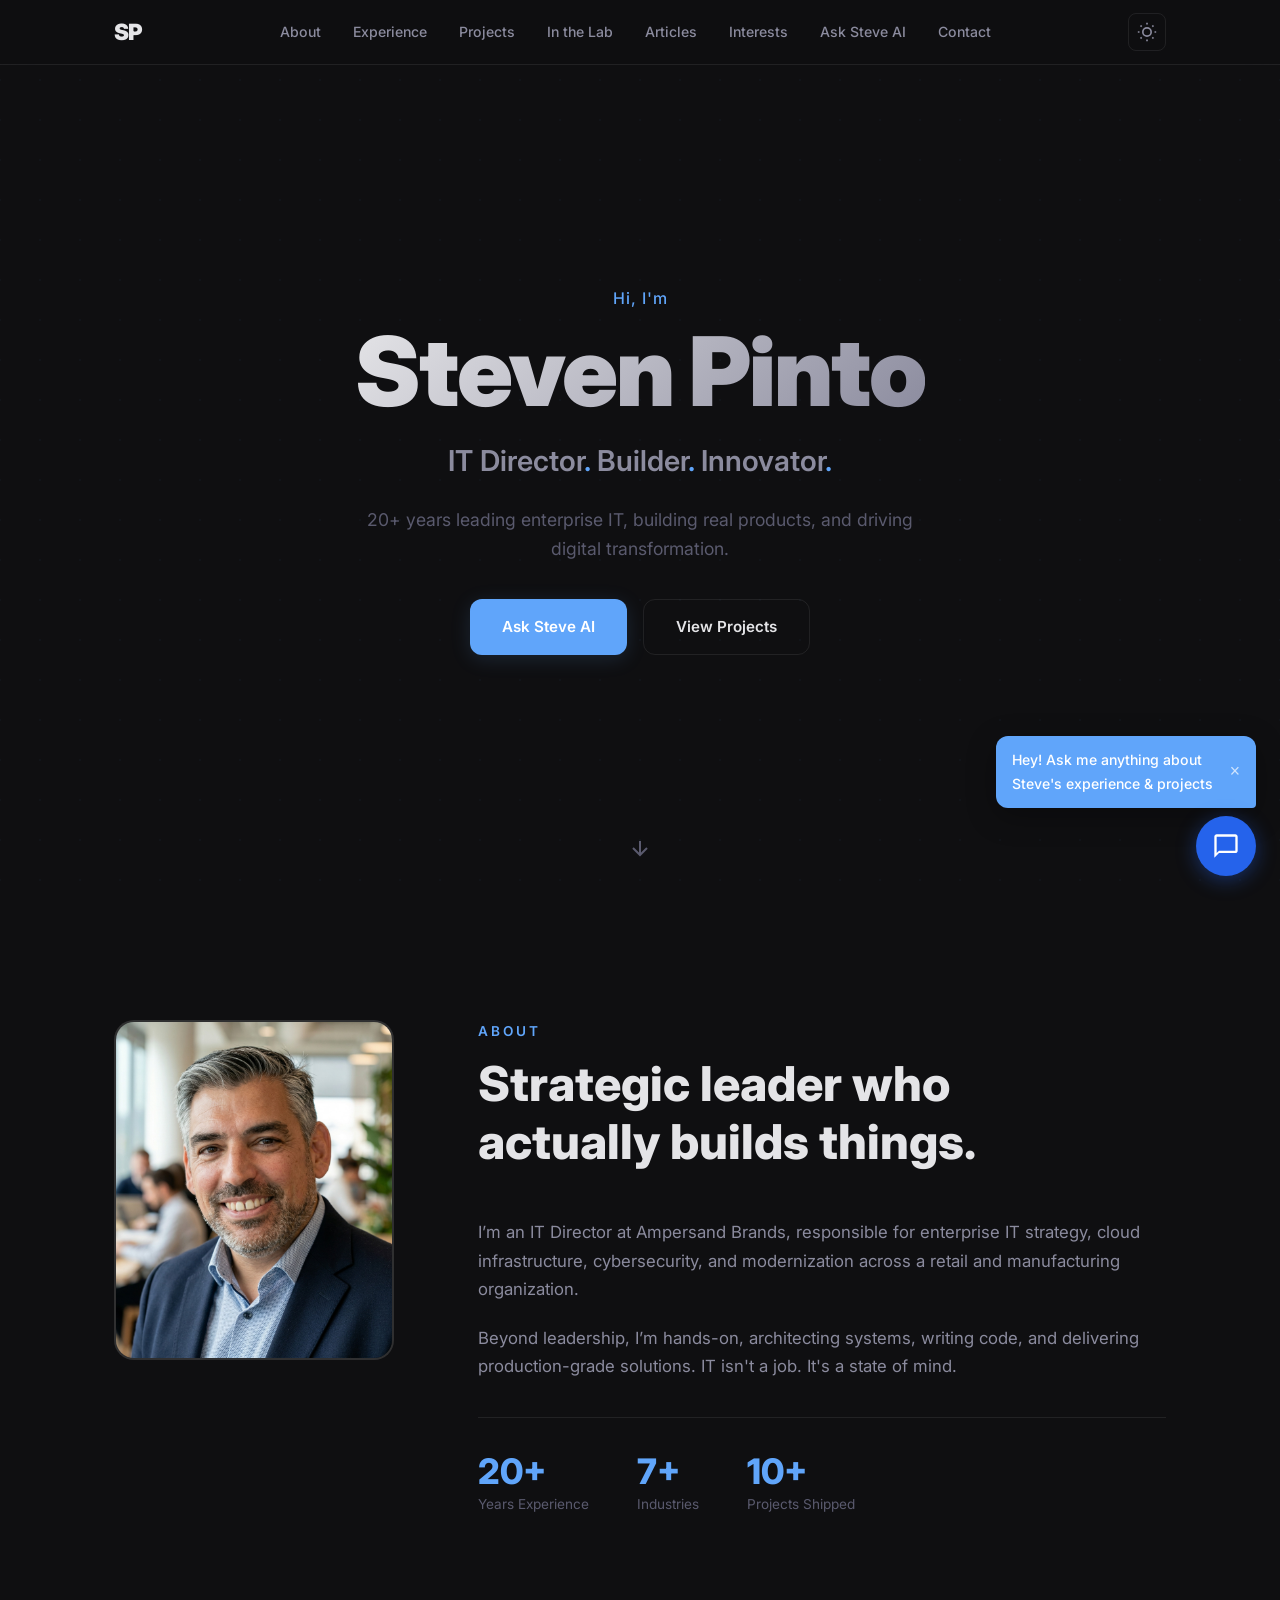
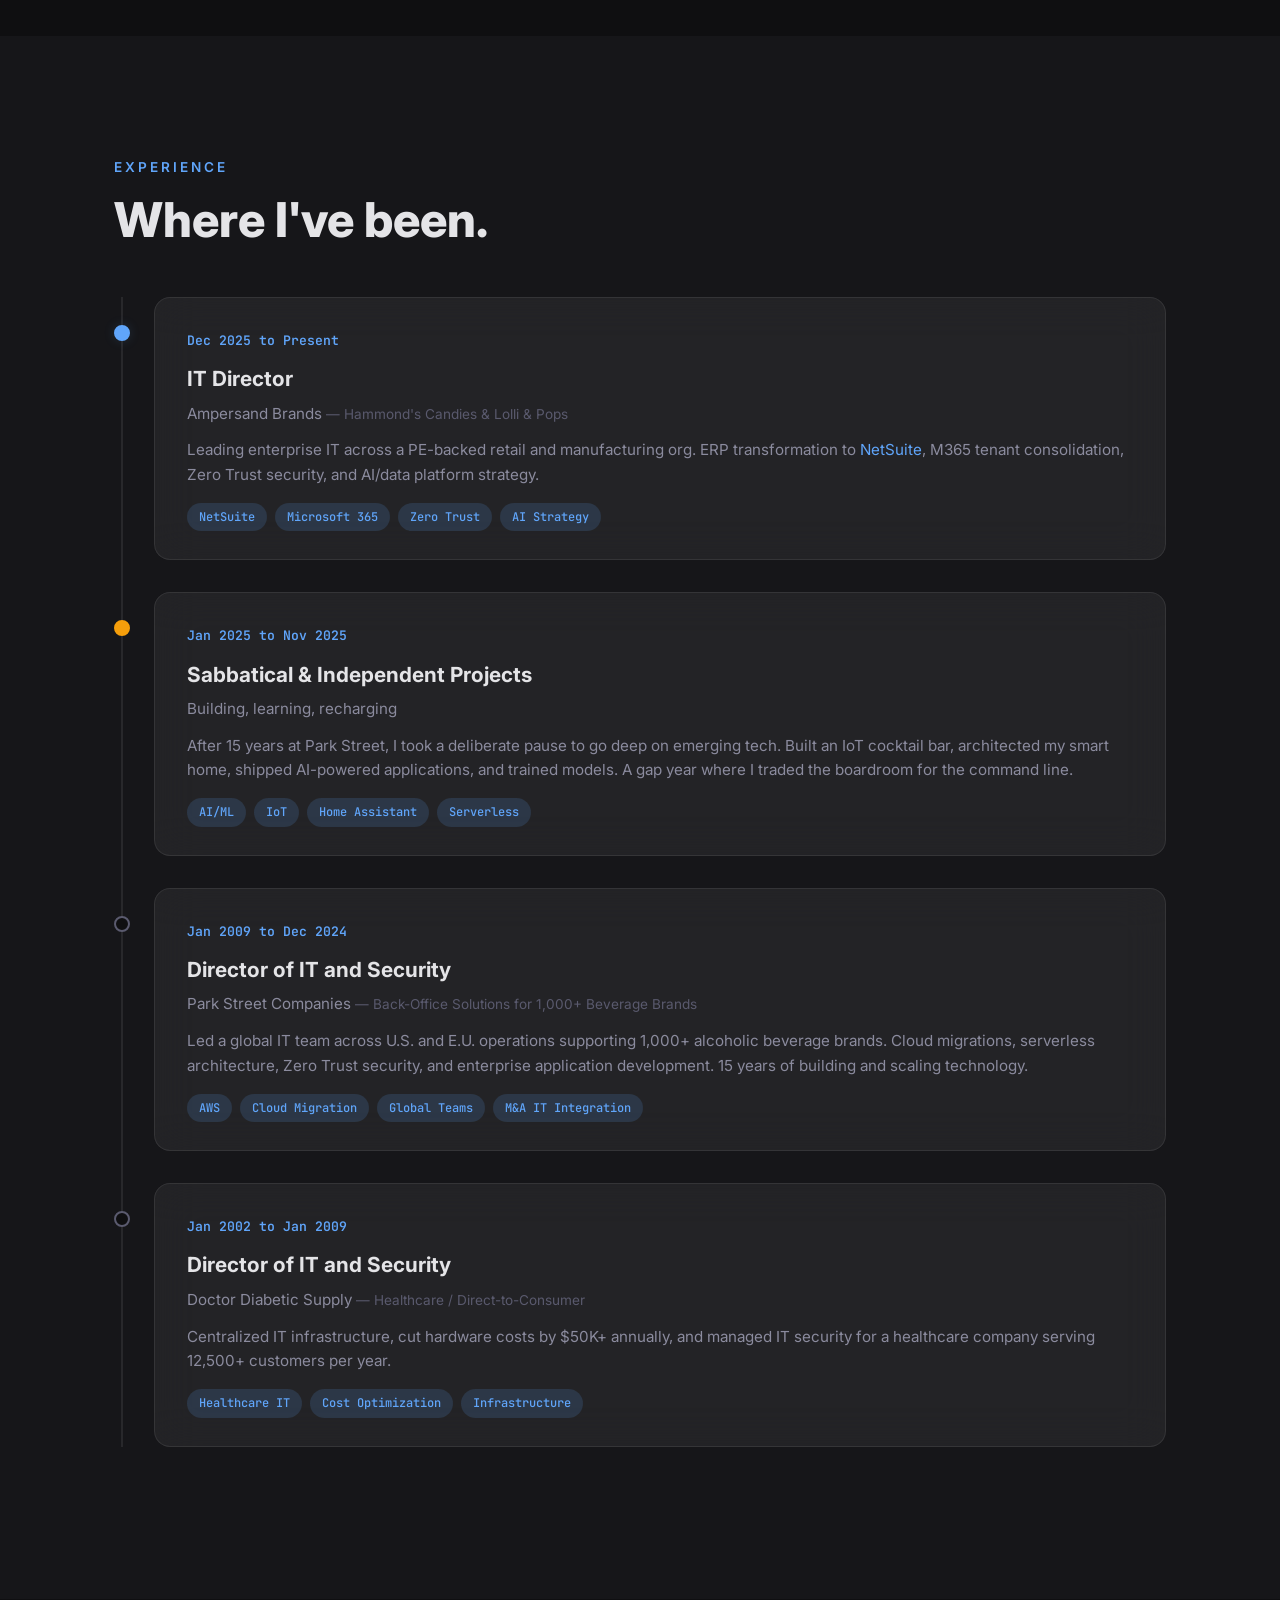
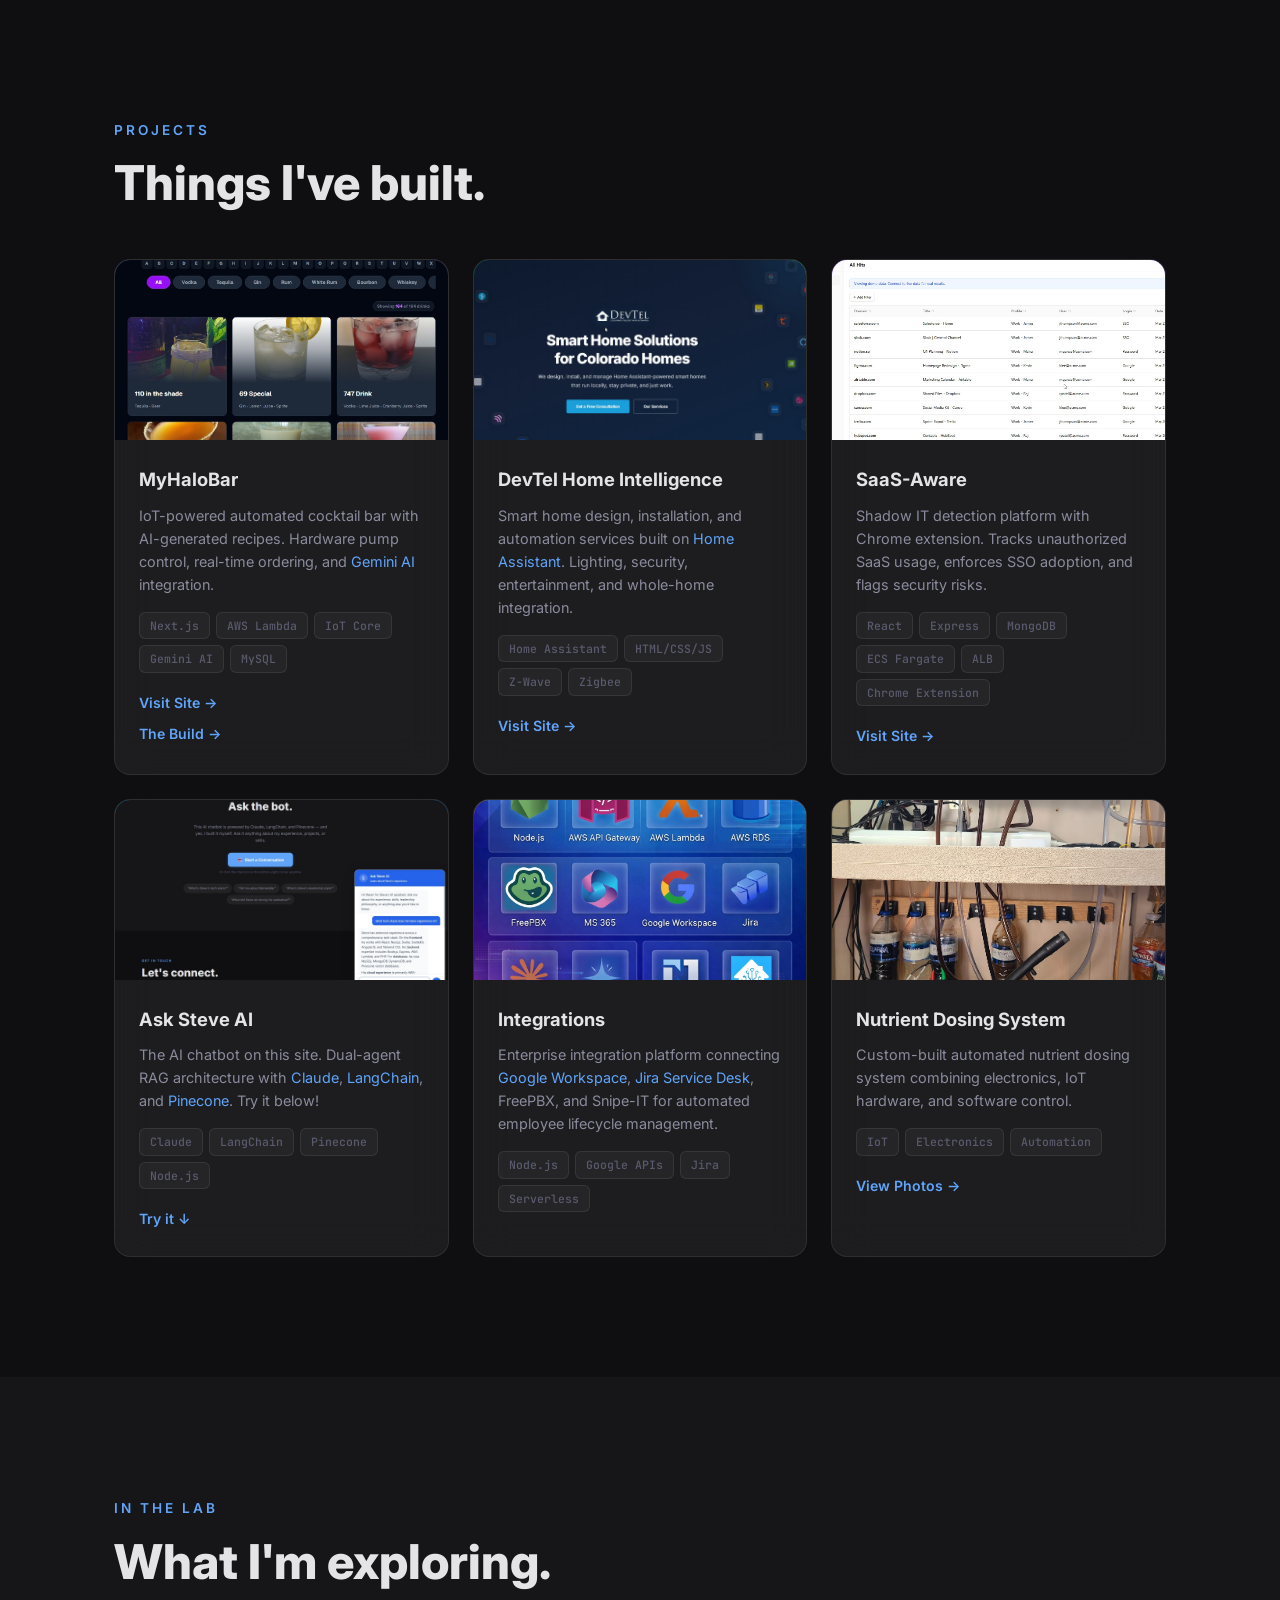
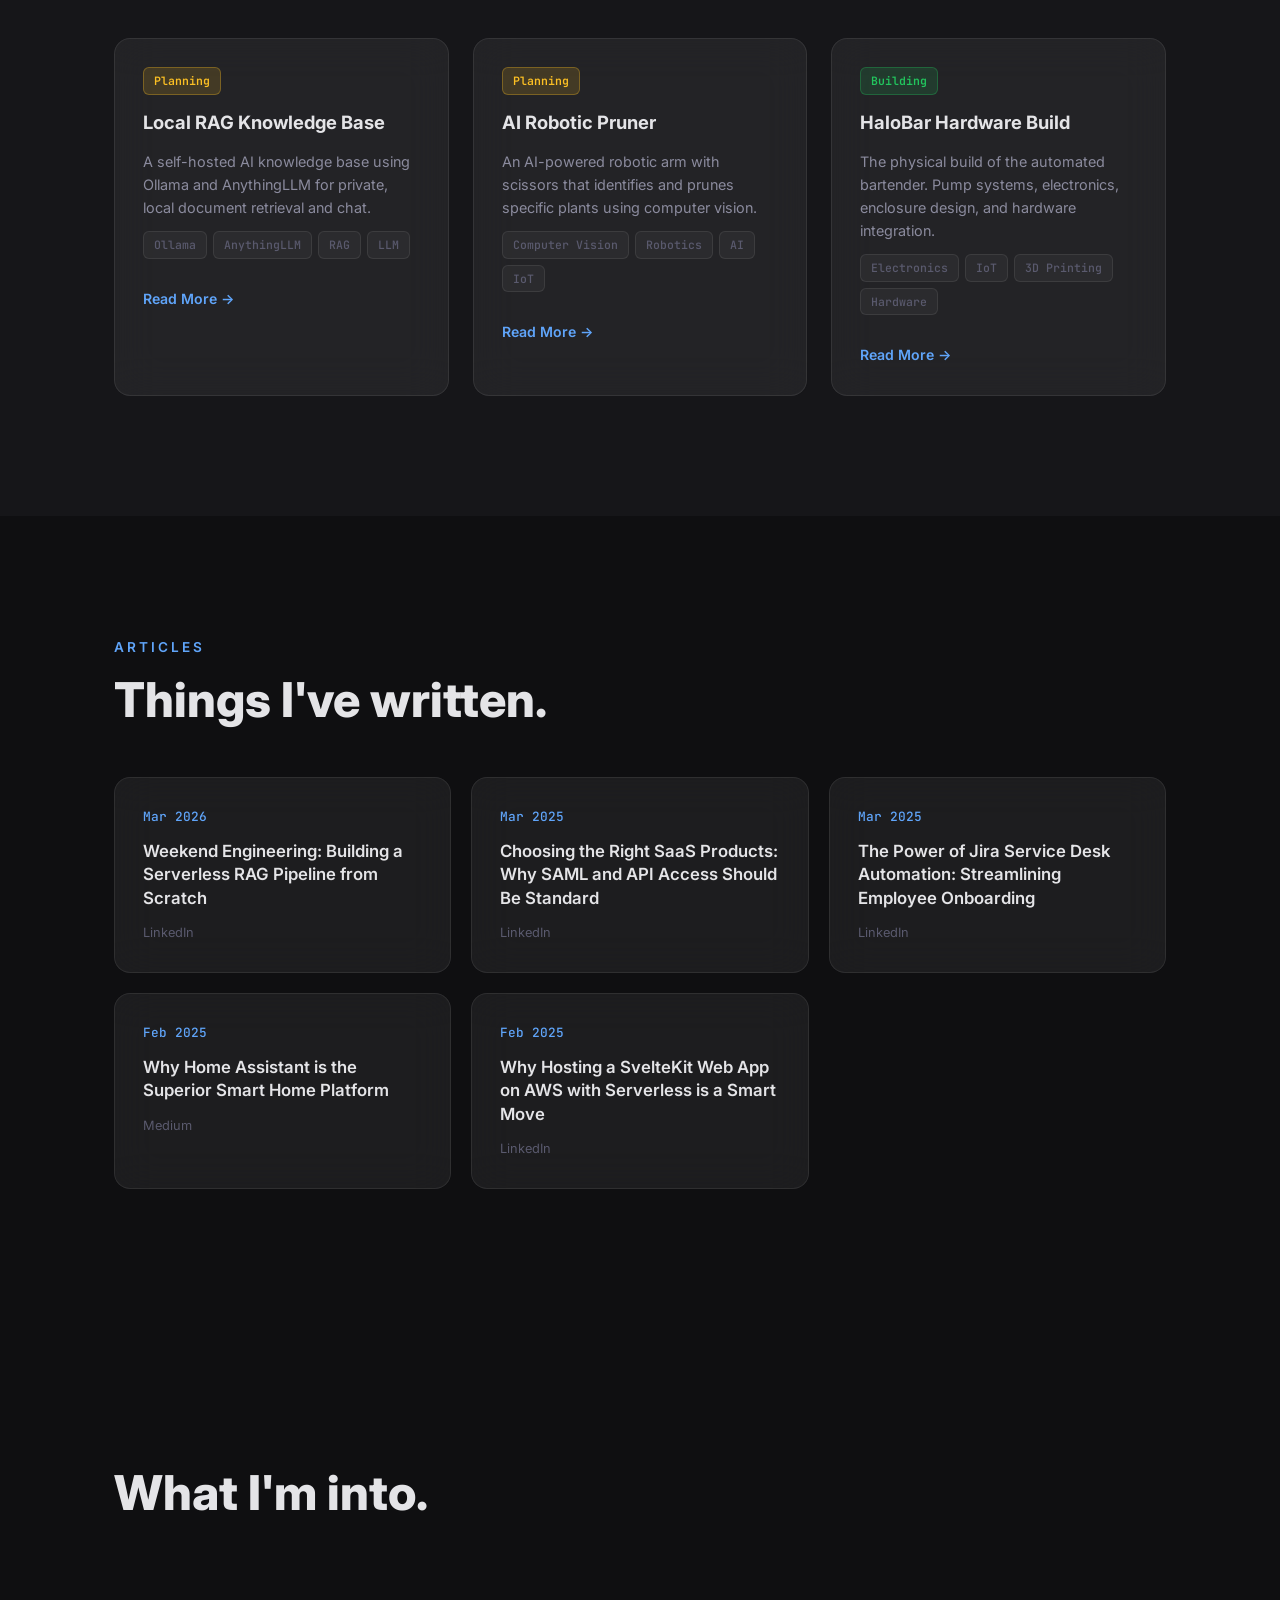
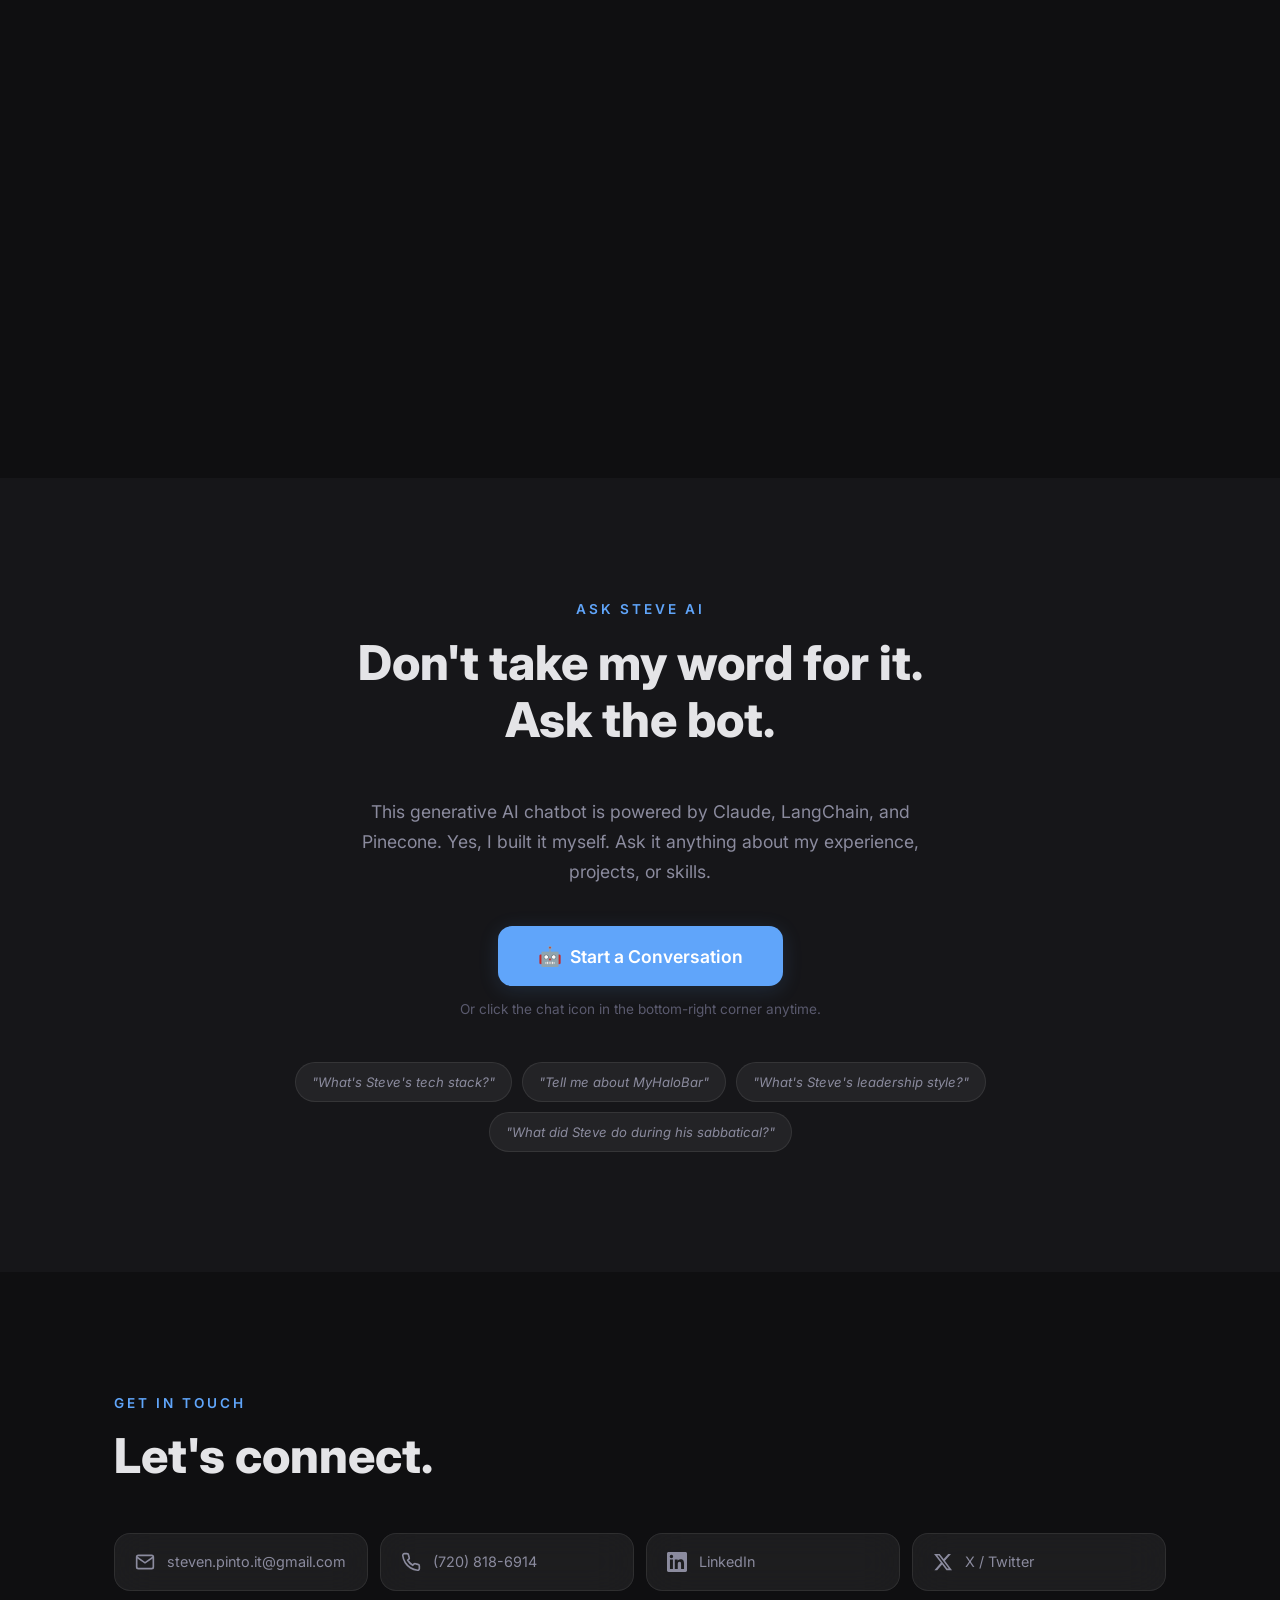
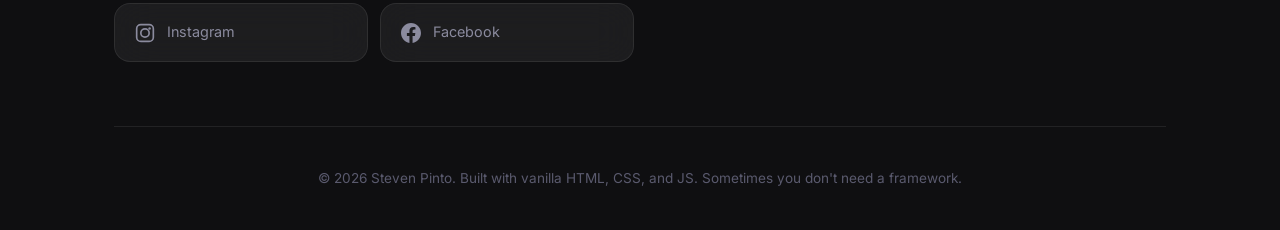
==== commit 8111420d: "updated rendering.jpg image" ====
--- a/index.html
+++ b/index.html
@@ -3,8 +3,41 @@
 <head>
   <meta charset="UTF-8">
   <meta name="viewport" content="width=device-width, initial-scale=1.0">
-  <title>Steven Pinto — IT Director. Builder. Innovator.</title>
+  <title>Steven Pinto | IT Director. Builder. Innovator.</title>
   <meta name="description" content="Steven Pinto is an IT Director and technology leader with 20+ years of experience in cloud infrastructure, cybersecurity, AI, and digital transformation.">
+  <link rel="icon" type="image/x-icon" href="/favicon.ico">
+  <link rel="canonical" href="https://stevenpinto.com/">
+
+  <!-- Open Graph -->
+  <meta property="og:type" content="website">
+  <meta property="og:url" content="https://stevenpinto.com/">
+  <meta property="og:title" content="Steven Pinto | IT Director. Builder. Innovator.">
+  <meta property="og:description" content="IT Director and technology leader with 20+ years of experience in cloud infrastructure, cybersecurity, AI, and digital transformation.">
+  <meta property="og:image" content="https://stevenpinto.com/images/steve.jpg">
+  <meta name="twitter:card" content="summary_large_image">
+  <meta name="twitter:title" content="Steven Pinto | IT Director. Builder. Innovator.">
+  <meta name="twitter:description" content="IT Director and technology leader with 20+ years of experience in cloud infrastructure, cybersecurity, AI, and digital transformation.">
+  <meta name="twitter:image" content="https://stevenpinto.com/images/steve.jpg">
+
+  <!-- JSON-LD Structured Data -->
+  <script type="application/ld+json">
+  {
+    "@context": "https://schema.org",
+    "@type": "Person",
+    "name": "Steven Pinto",
+    "jobTitle": "IT Director",
+    "url": "https://stevenpinto.com",
+    "image": "https://stevenpinto.com/images/steve.jpg",
+    "email": "steven.pinto.it@gmail.com",
+    "telephone": "+17208186914",
+    "sameAs": [
+      "https://www.linkedin.com/in/steven-pinto-3714985",
+      "https://x.com/StevenPinto11"
+    ],
+    "knowsAbout": ["Cloud Infrastructure", "Cybersecurity", "AI", "IoT", "Digital Transformation", "Enterprise IT"]
+  }
+  </script>
+
   <link rel="stylesheet" href="css/style.css">
   <link rel="preconnect" href="https://fonts.googleapis.com">
   <link rel="preconnect" href="https://fonts.gstatic.com" crossorigin>
@@ -116,10 +149,10 @@
         <div class="timeline-item reveal">
           <div class="timeline-marker current"></div>
           <div class="timeline-content glass-card">
-            <span class="timeline-date">Dec 2025 — Present</span>
+            <span class="timeline-date">Dec 2025 to Present</span>
             <h4>IT Director</h4>
             <p class="timeline-company">Ampersand Brands <span class="timeline-detail">Hammond's Candies & Lolli & Pops</span></p>
-            <p>Leading enterprise IT across a PE-backed retail and manufacturing org. ERP transformation to NetSuite, M365 tenant consolidation, Zero Trust security, and AI/data platform strategy.</p>
+            <p>Leading enterprise IT across a PE-backed retail and manufacturing org. ERP transformation to <a href="https://www.netsuite.com" target="_blank" rel="noopener">NetSuite</a>, M365 tenant consolidation, Zero Trust security, and AI/data platform strategy.</p>
             <div class="timeline-tags">
               <span>NetSuite</span><span>Microsoft 365</span><span>Zero Trust</span><span>AI Strategy</span>
             </div>
@@ -129,10 +162,10 @@
         <div class="timeline-item reveal">
           <div class="timeline-marker sabbatical"></div>
           <div class="timeline-content glass-card">
-            <span class="timeline-date">Jan 2025 — Nov 2025</span>
+            <span class="timeline-date">Jan 2025 to Nov 2025</span>
             <h4>Sabbatical & Independent Projects</h4>
             <p class="timeline-company">Building, learning, recharging</p>
-            <p>After 15 years at Park Street, I took a deliberate pause to go deep on emerging tech. Built an IoT cocktail bar, architected my smart home, shipped AI-powered applications, and trained models — a gap year where I traded the boardroom for the command line.</p>
+            <p>After 15 years at Park Street, I took a deliberate pause to go deep on emerging tech. Built an IoT cocktail bar, architected my smart home, shipped AI-powered applications, and trained models. A gap year where I traded the boardroom for the command line.</p>
             <div class="timeline-tags">
               <span>AI/ML</span><span>IoT</span><span>Home Assistant</span><span>Serverless</span>
             </div>
@@ -142,7 +175,7 @@
         <div class="timeline-item reveal">
           <div class="timeline-marker"></div>
           <div class="timeline-content glass-card">
-            <span class="timeline-date">Jan 2009 — Dec 2024</span>
+            <span class="timeline-date">Jan 2009 to Dec 2024</span>
             <h4>Director of IT and Security</h4>
             <p class="timeline-company">Park Street Companies <span class="timeline-detail">Back-Office Solutions for 1,000+ Beverage Brands</span></p>
             <p>Led a global IT team across U.S. and E.U. operations supporting 1,000+ alcoholic beverage brands. Cloud migrations, serverless architecture, Zero Trust security, and enterprise application development. 15 years of building and scaling technology.</p>
@@ -155,7 +188,7 @@
         <div class="timeline-item reveal">
           <div class="timeline-marker"></div>
           <div class="timeline-content glass-card">
-            <span class="timeline-date">Jan 2002 — Jan 2009</span>
+            <span class="timeline-date">Jan 2002 to Jan 2009</span>
             <h4>Director of IT and Security</h4>
             <p class="timeline-company">Doctor Diabetic Supply <span class="timeline-detail">Healthcare / Direct-to-Consumer</span></p>
             <p>Centralized IT infrastructure, cut hardware costs by $50K+ annually, and managed IT security for a healthcare company serving 12,500+ customers per year.</p>
@@ -183,7 +216,7 @@
           </div>
           <div class="project-info">
             <h4>MyHaloBar</h4>
-            <p>IoT-powered automated cocktail bar with AI-generated recipes. Hardware pump control, real-time ordering, and Gemini AI integration.</p>
+            <p>IoT-powered automated cocktail bar with AI-generated recipes. Hardware pump control, real-time ordering, and <a href="https://gemini.google.com" target="_blank" rel="noopener">Gemini AI</a> integration.</p>
             <div class="project-tech">
               <span>Next.js</span><span>AWS Lambda</span><span>IoT Core</span><span>Gemini AI</span><span>MySQL</span>
             </div>
@@ -198,7 +231,7 @@
           </div>
           <div class="project-info">
             <h4>DevTel Home Intelligence</h4>
-            <p>Smart home design, installation, and automation services built on Home Assistant. Lighting, security, entertainment, and whole-home integration.</p>
+            <p>Smart home design, installation, and automation services built on <a href="https://www.home-assistant.io" target="_blank" rel="noopener">Home Assistant</a>. Lighting, security, entertainment, and whole-home integration.</p>
             <div class="project-tech">
               <span>Home Assistant</span><span>HTML/CSS/JS</span><span>Z-Wave</span><span>Zigbee</span>
             </div>
@@ -226,7 +259,7 @@
           </div>
           <div class="project-info">
             <h4>Ask Steve AI</h4>
-            <p>The AI chatbot on this site. Dual-agent RAG architecture with Claude, LangChain, and Pinecone. Try it below!</p>
+            <p>The AI chatbot on this site. Dual-agent RAG architecture with <a href="https://claude.ai" target="_blank" rel="noopener">Claude</a>, <a href="https://www.langchain.com" target="_blank" rel="noopener">LangChain</a>, and <a href="https://www.pinecone.io" target="_blank" rel="noopener">Pinecone</a>. Try it below!</p>
             <div class="project-tech">
               <span>Claude</span><span>LangChain</span><span>Pinecone</span><span>Node.js</span>
             </div>
@@ -240,7 +273,7 @@
           </div>
           <div class="project-info">
             <h4>Integrations</h4>
-            <p>Enterprise integration platform connecting Google Workspace, Jira Service Desk, FreePBX, and Snipe-IT for automated employee lifecycle management.</p>
+            <p>Enterprise integration platform connecting <a href="https://workspace.google.com" target="_blank" rel="noopener">Google Workspace</a>, <a href="https://www.atlassian.com/software/jira/service-management" target="_blank" rel="noopener">Jira Service Desk</a>, FreePBX, and Snipe-IT for automated employee lifecycle management.</p>
             <div class="project-tech">
               <span>Node.js</span><span>Google APIs</span><span>Jira</span><span>Serverless</span>
             </div>
@@ -296,7 +329,7 @@
         <a href="lab/halobar-hardware/index.html" class="lab-card glass-card reveal">
           <div class="lab-status lab-status-building">Building</div>
           <h4>HaloBar Hardware Build</h4>
-          <p>The physical build of the automated bartender — pump systems, electronics, enclosure design, and hardware integration.</p>
+          <p>The physical build of the automated bartender. Pump systems, electronics, enclosure design, and hardware integration.</p>
           <div class="project-tech">
             <span>Electronics</span><span>IoT</span><span>3D Printing</span><span>Hardware</span>
           </div>
@@ -397,7 +430,7 @@
     <div class="container asksteve-section">
       <h2 class="section-label reveal">Ask Steve AI</h2>
       <h3 class="section-title reveal">Don't take my word for it.<br>Ask the bot.</h3>
-      <p class="section-subtitle reveal">This AI chatbot is powered by Claude, LangChain, and Pinecone — and yes, I built it myself. Ask it anything about my experience, projects, or skills.</p>
+      <p class="section-subtitle reveal">This generative AI chatbot is powered by Claude, LangChain, and Pinecone. Yes, I built it myself. Ask it anything about my experience, projects, or skills.</p>
       <div class="asksteve-cta reveal">
         <button class="btn btn-primary btn-lg" id="openChatbot">
           <span class="btn-icon">&#129302;</span> Start a Conversation
@@ -447,7 +480,7 @@
       </div>
 
       <div class="footer-bottom">
-        <p>&copy; 2026 Steven Pinto. Built with vanilla HTML, CSS, and JS — because sometimes you don't need a framework.</p>
+        <p>&copy; 2026 Steven Pinto. Built with vanilla HTML, CSS, and JS. Sometimes you don't need a framework.</p>
       </div>
     </div>
   </footer>
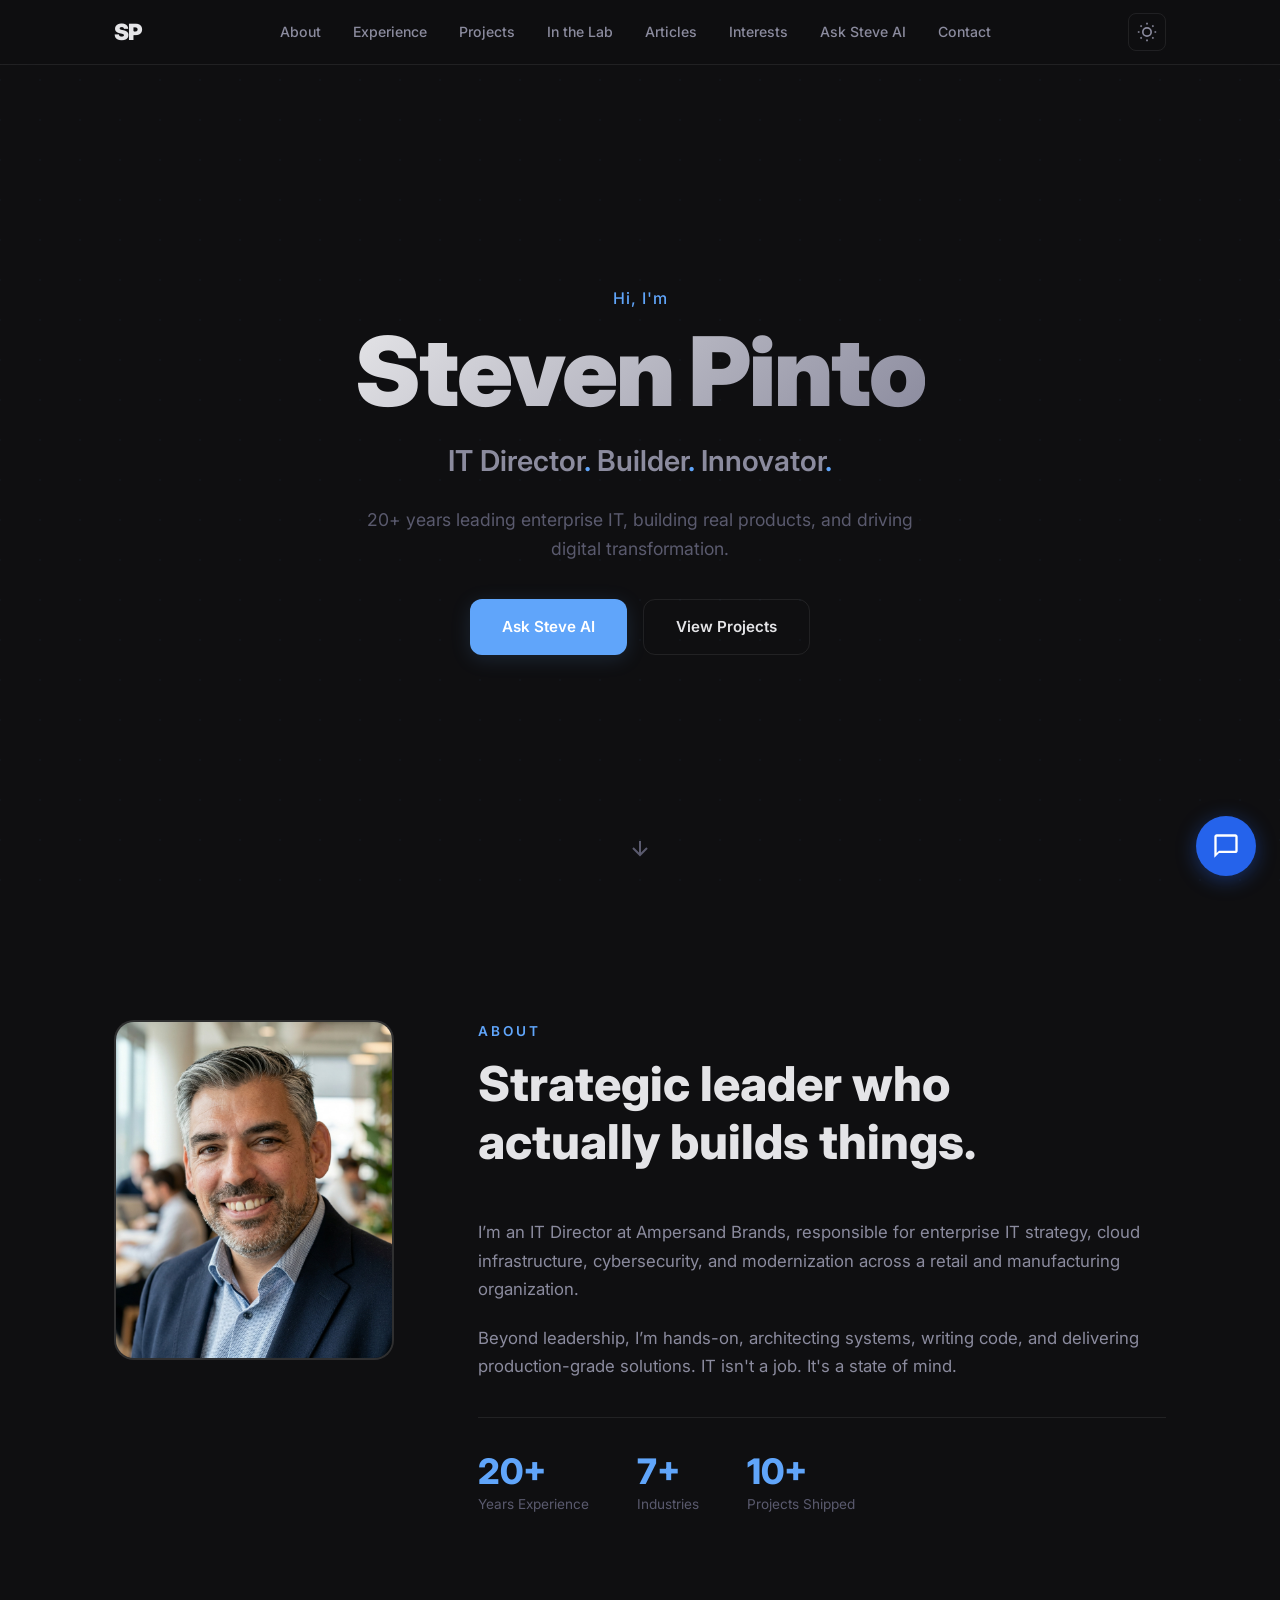
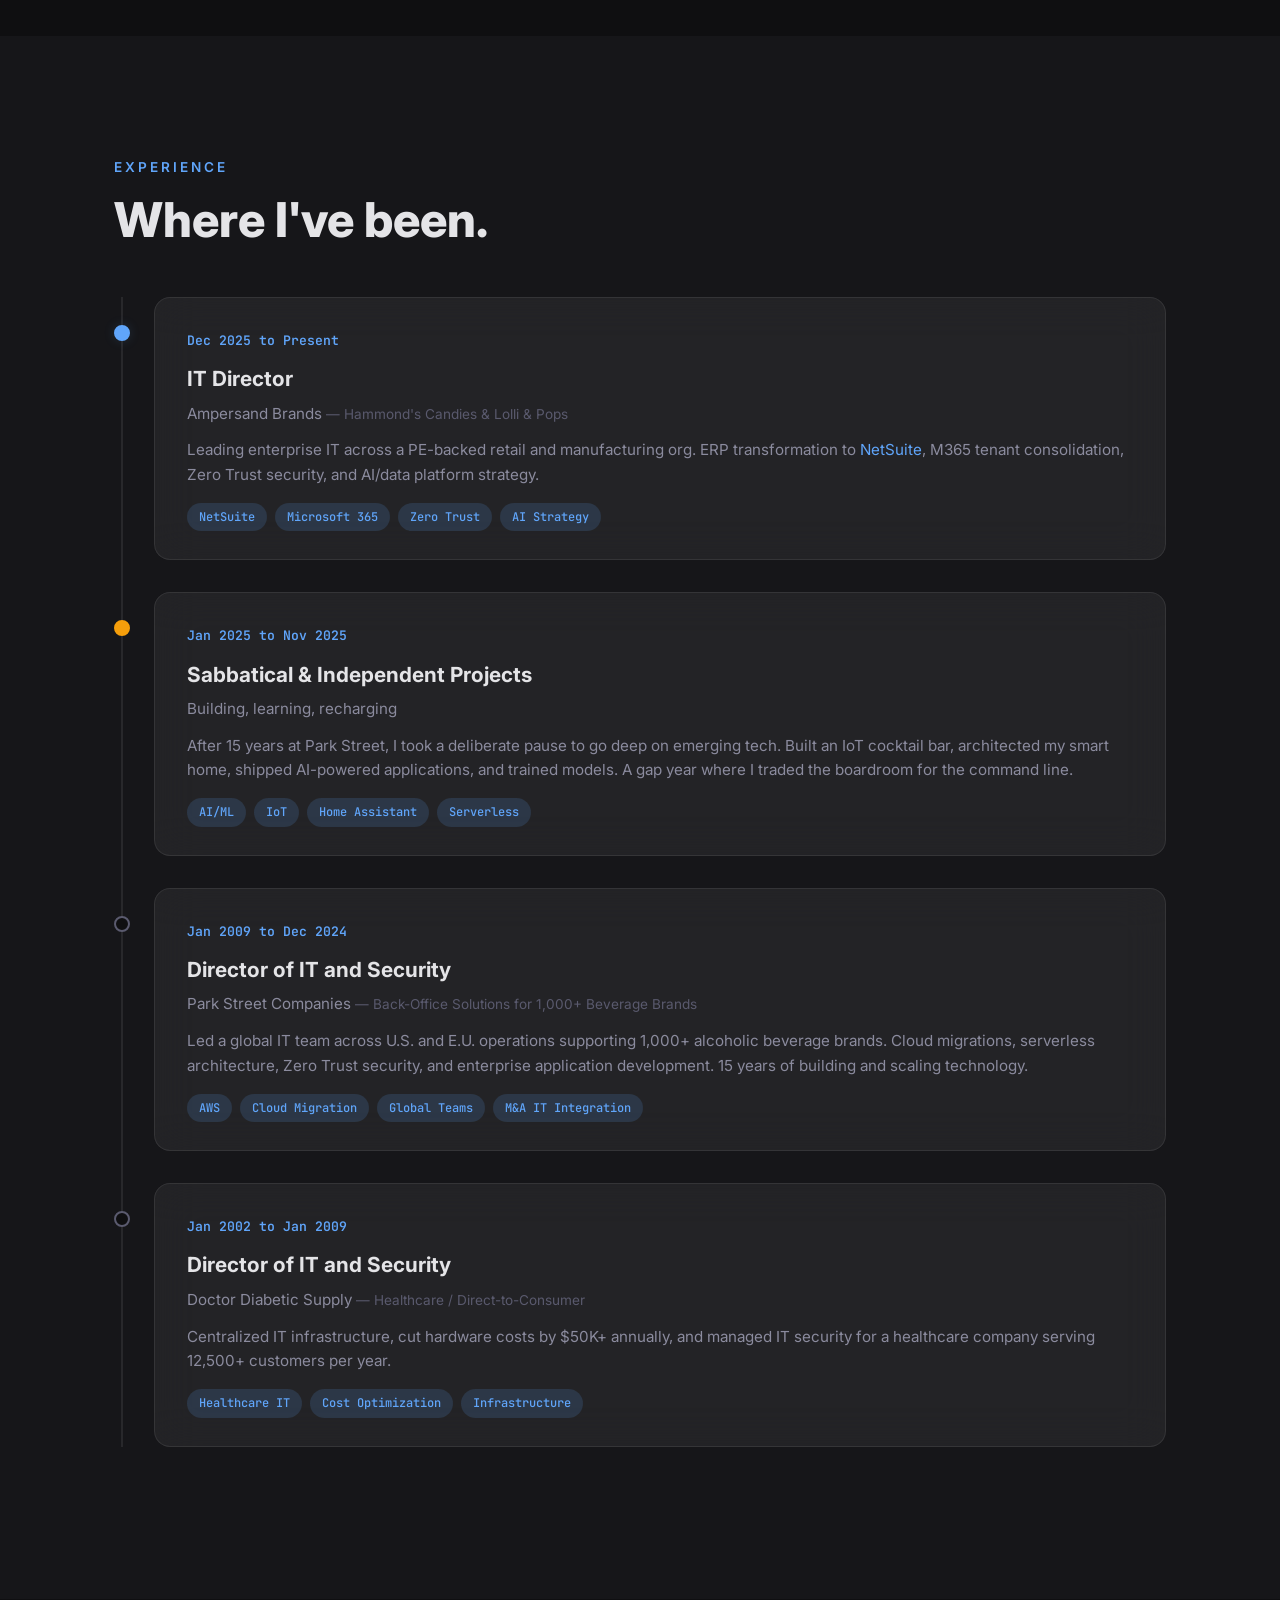
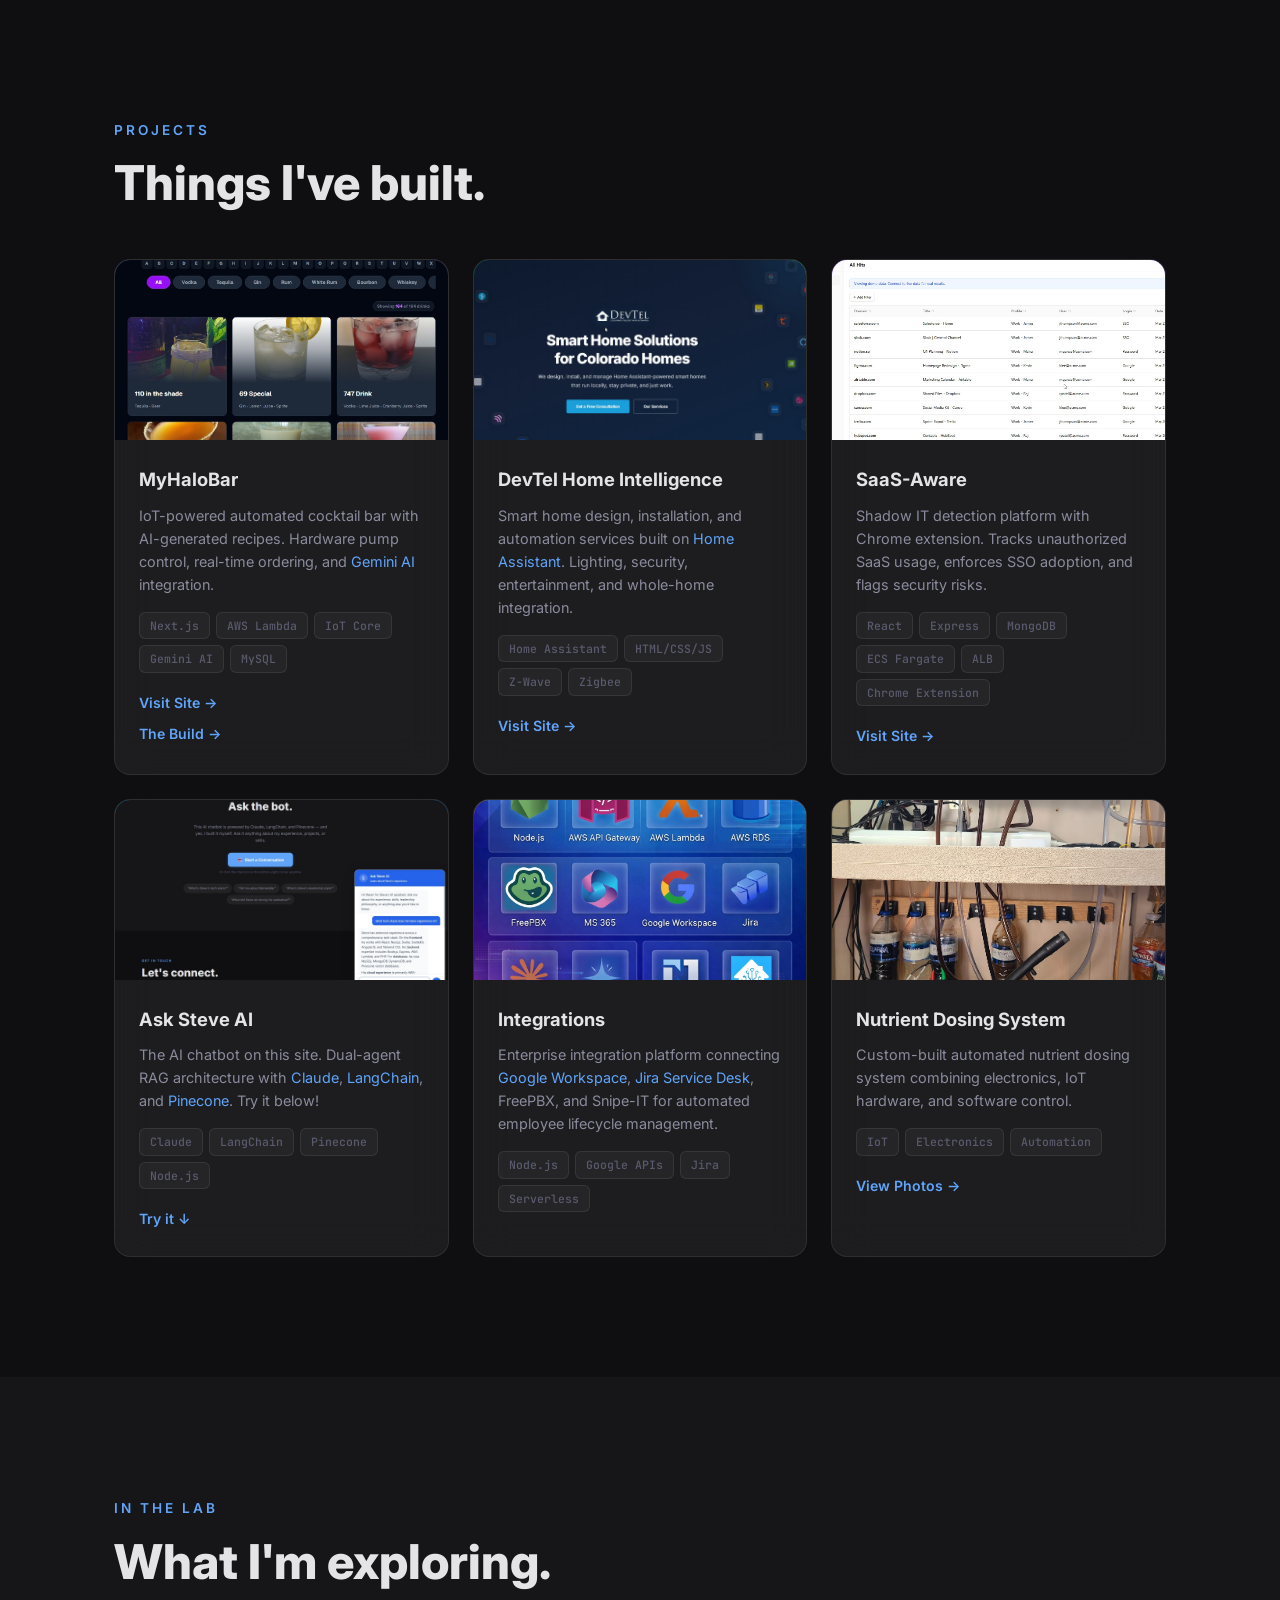
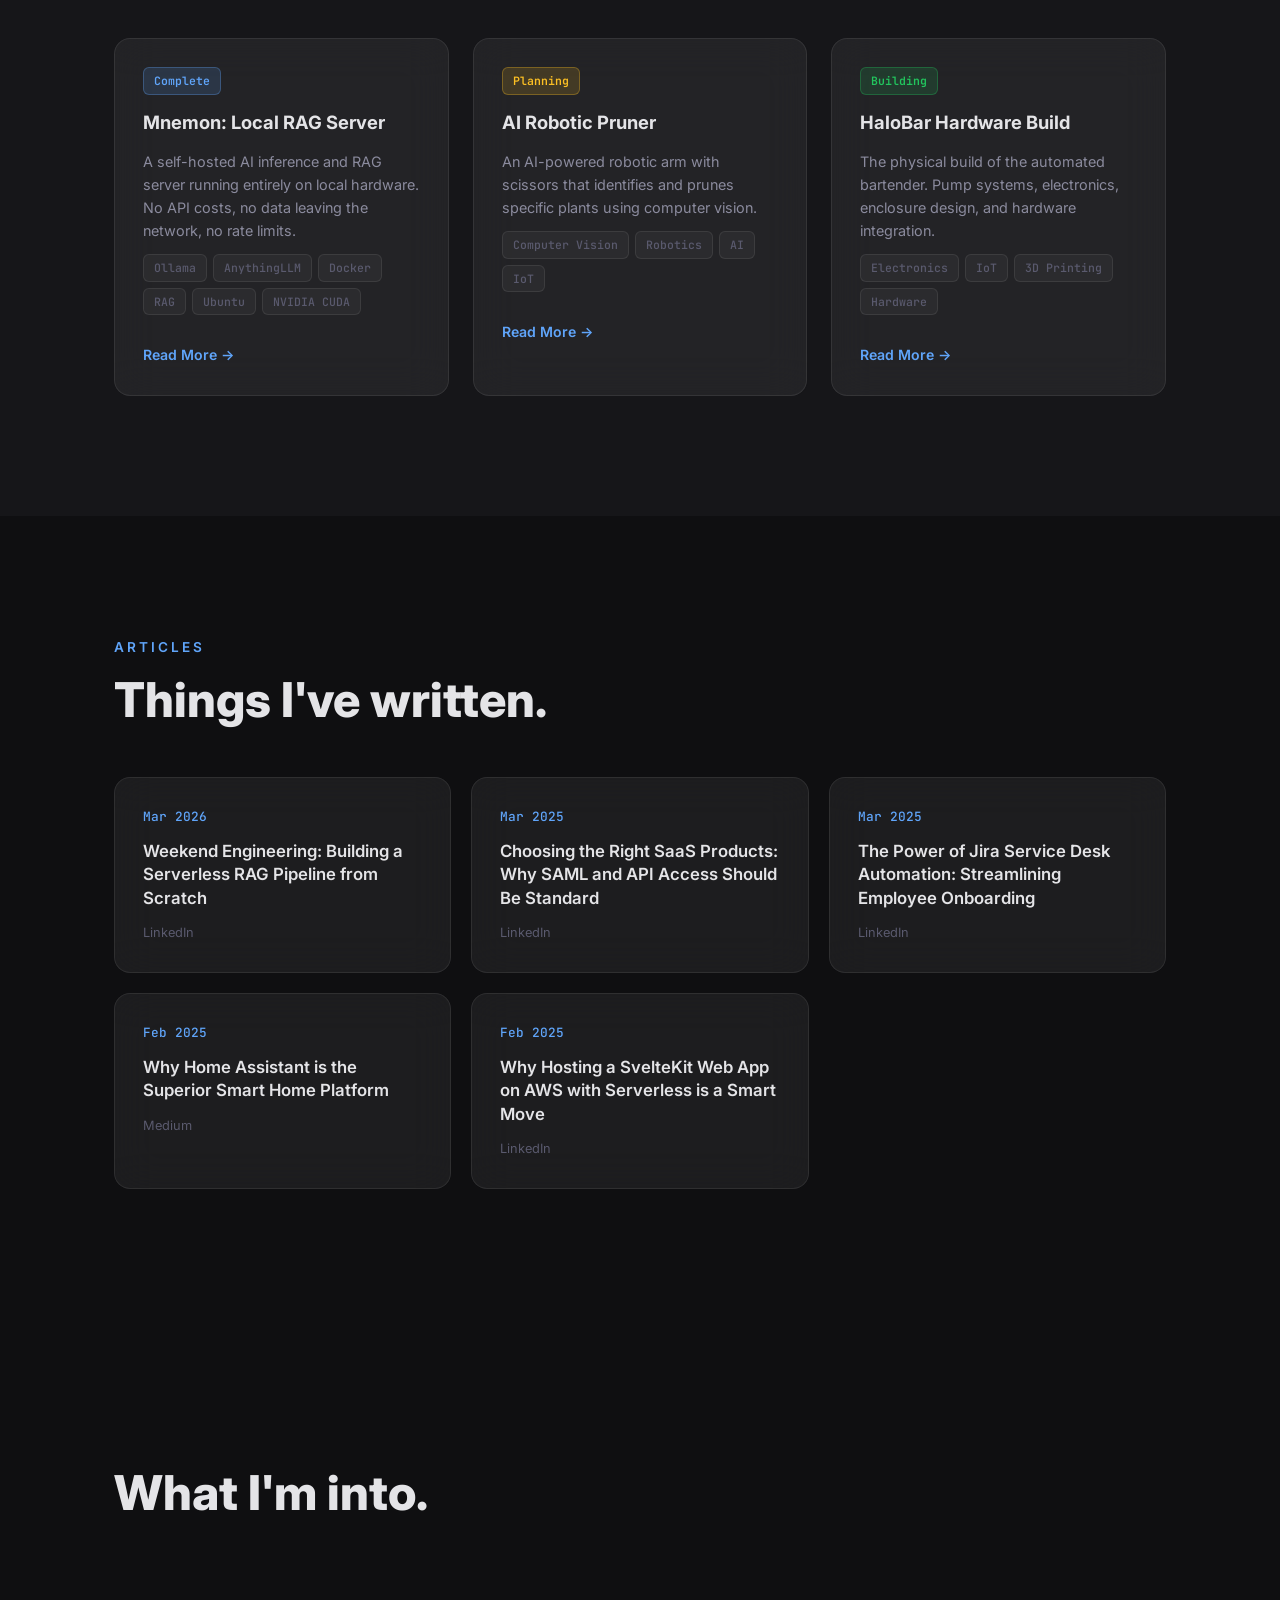
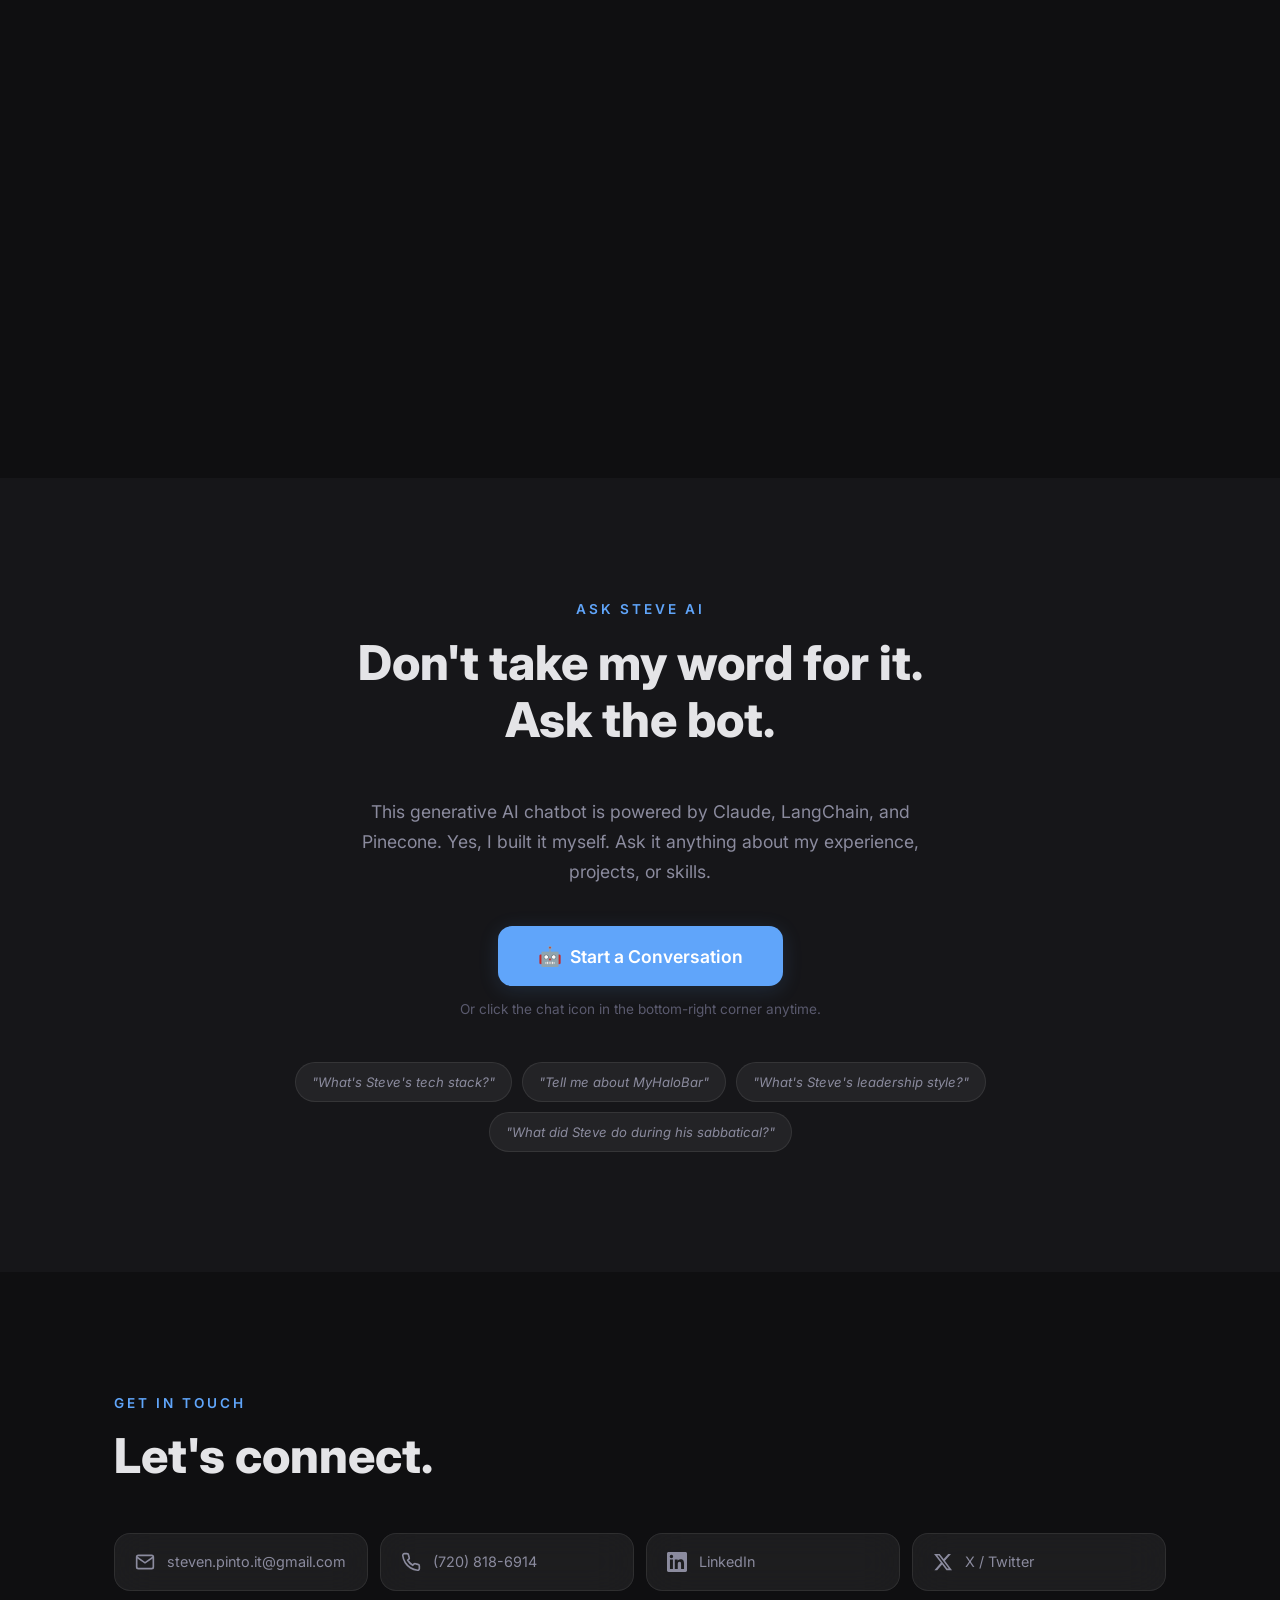
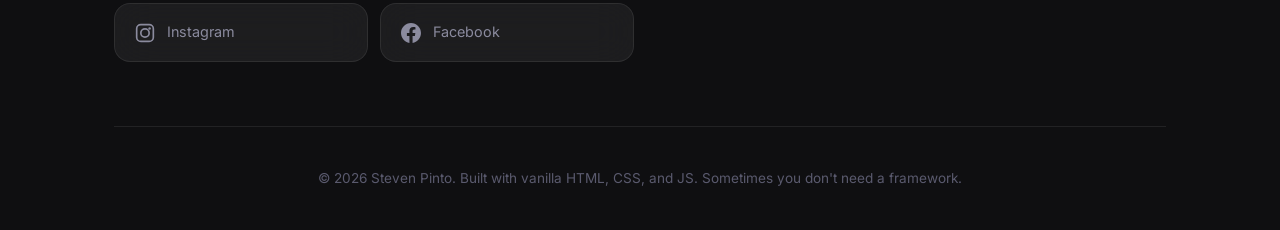
==== commit 7371f409: "still fixing styling" ====
--- a/index.html
+++ b/index.html
@@ -307,11 +307,11 @@
       <div class="lab-grid">
 
         <a href="lab/knowledge-base/index.html" class="lab-card glass-card reveal">
-          <div class="lab-status lab-status-planning">Planning</div>
-          <h4>Local RAG Knowledge Base</h4>
-          <p>A self-hosted AI knowledge base using Ollama and AnythingLLM for private, local document retrieval and chat.</p>
+          <div class="lab-status lab-status-complete">Complete</div>
+          <h4>Mnemon: Local RAG Server</h4>
+          <p>A self-hosted AI inference and RAG server running entirely on local hardware. No API costs, no data leaving the network, no rate limits.</p>
           <div class="project-tech">
-            <span>Ollama</span><span>AnythingLLM</span><span>RAG</span><span>LLM</span>
+            <span>Ollama</span><span>AnythingLLM</span><span>Docker</span><span>RAG</span><span>Ubuntu</span><span>NVIDIA CUDA</span>
           </div>
           <span class="project-link">Read More &rarr;</span>
         </a>
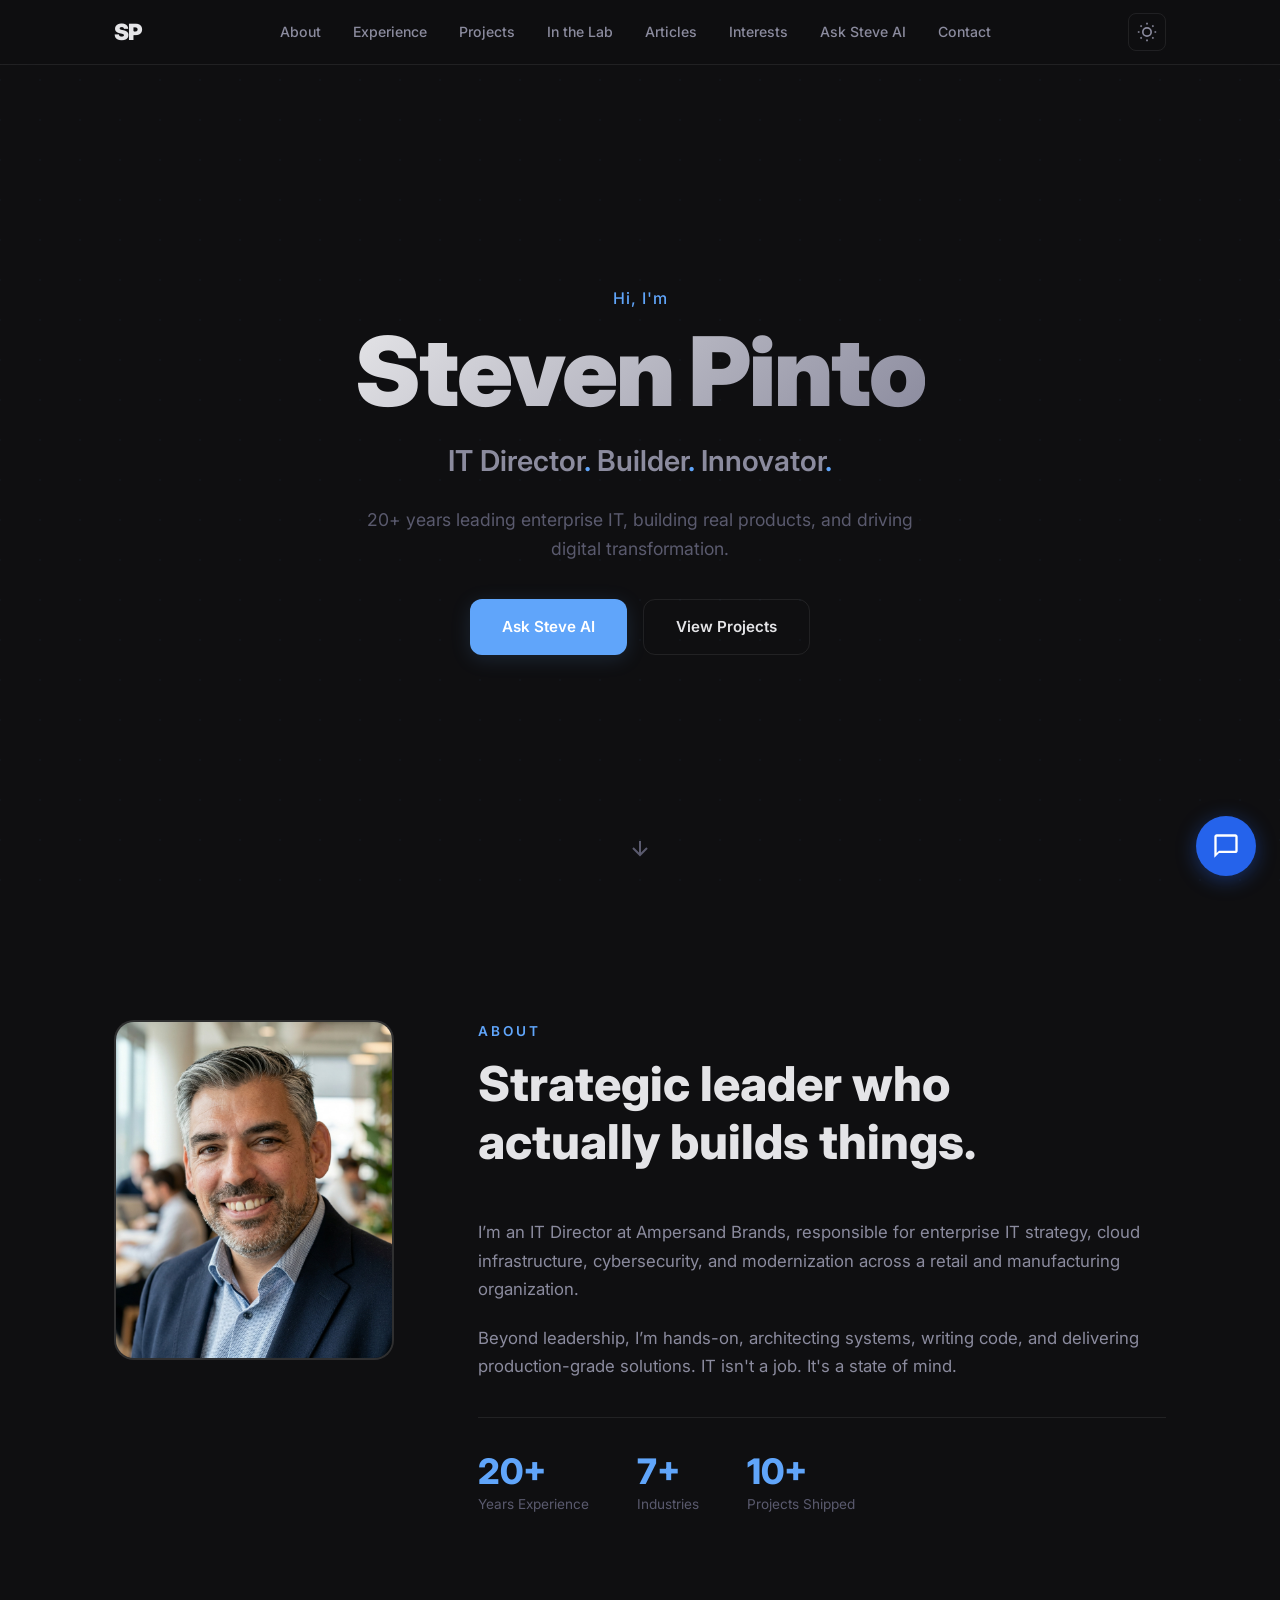
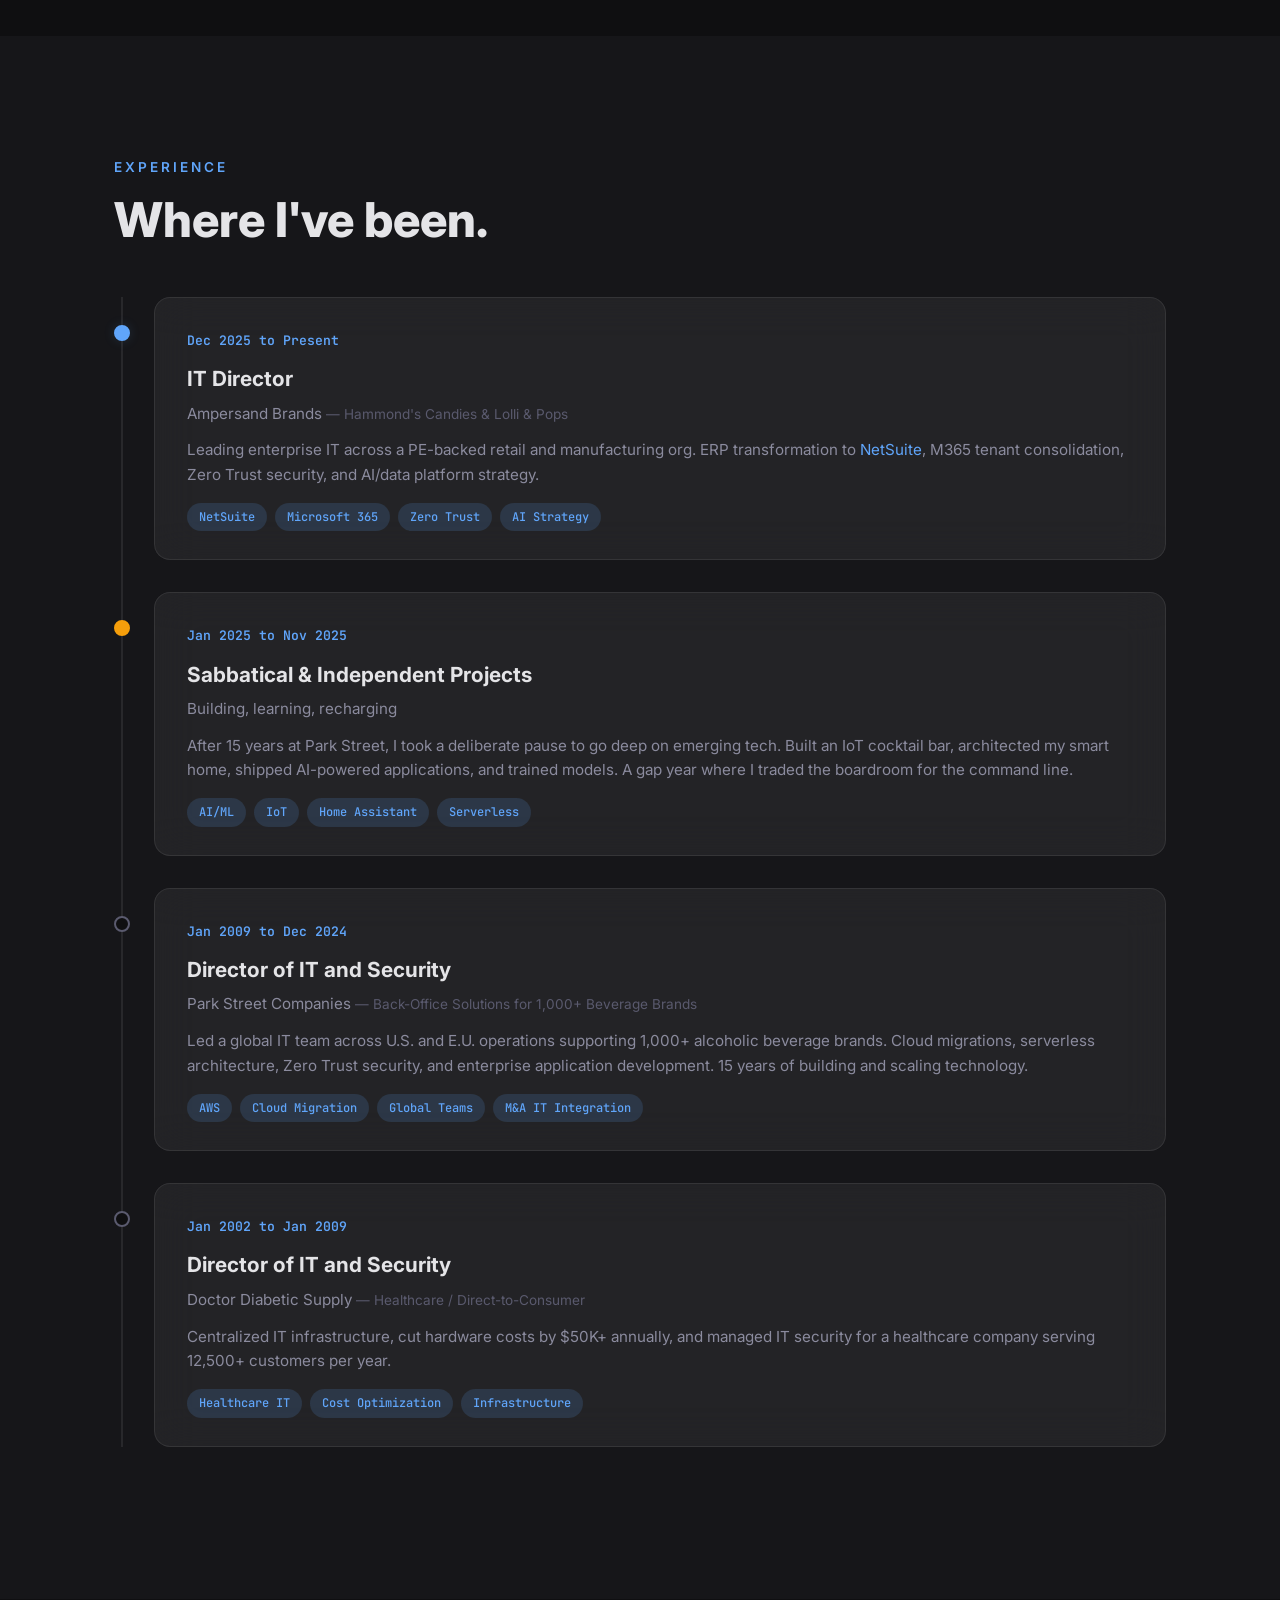
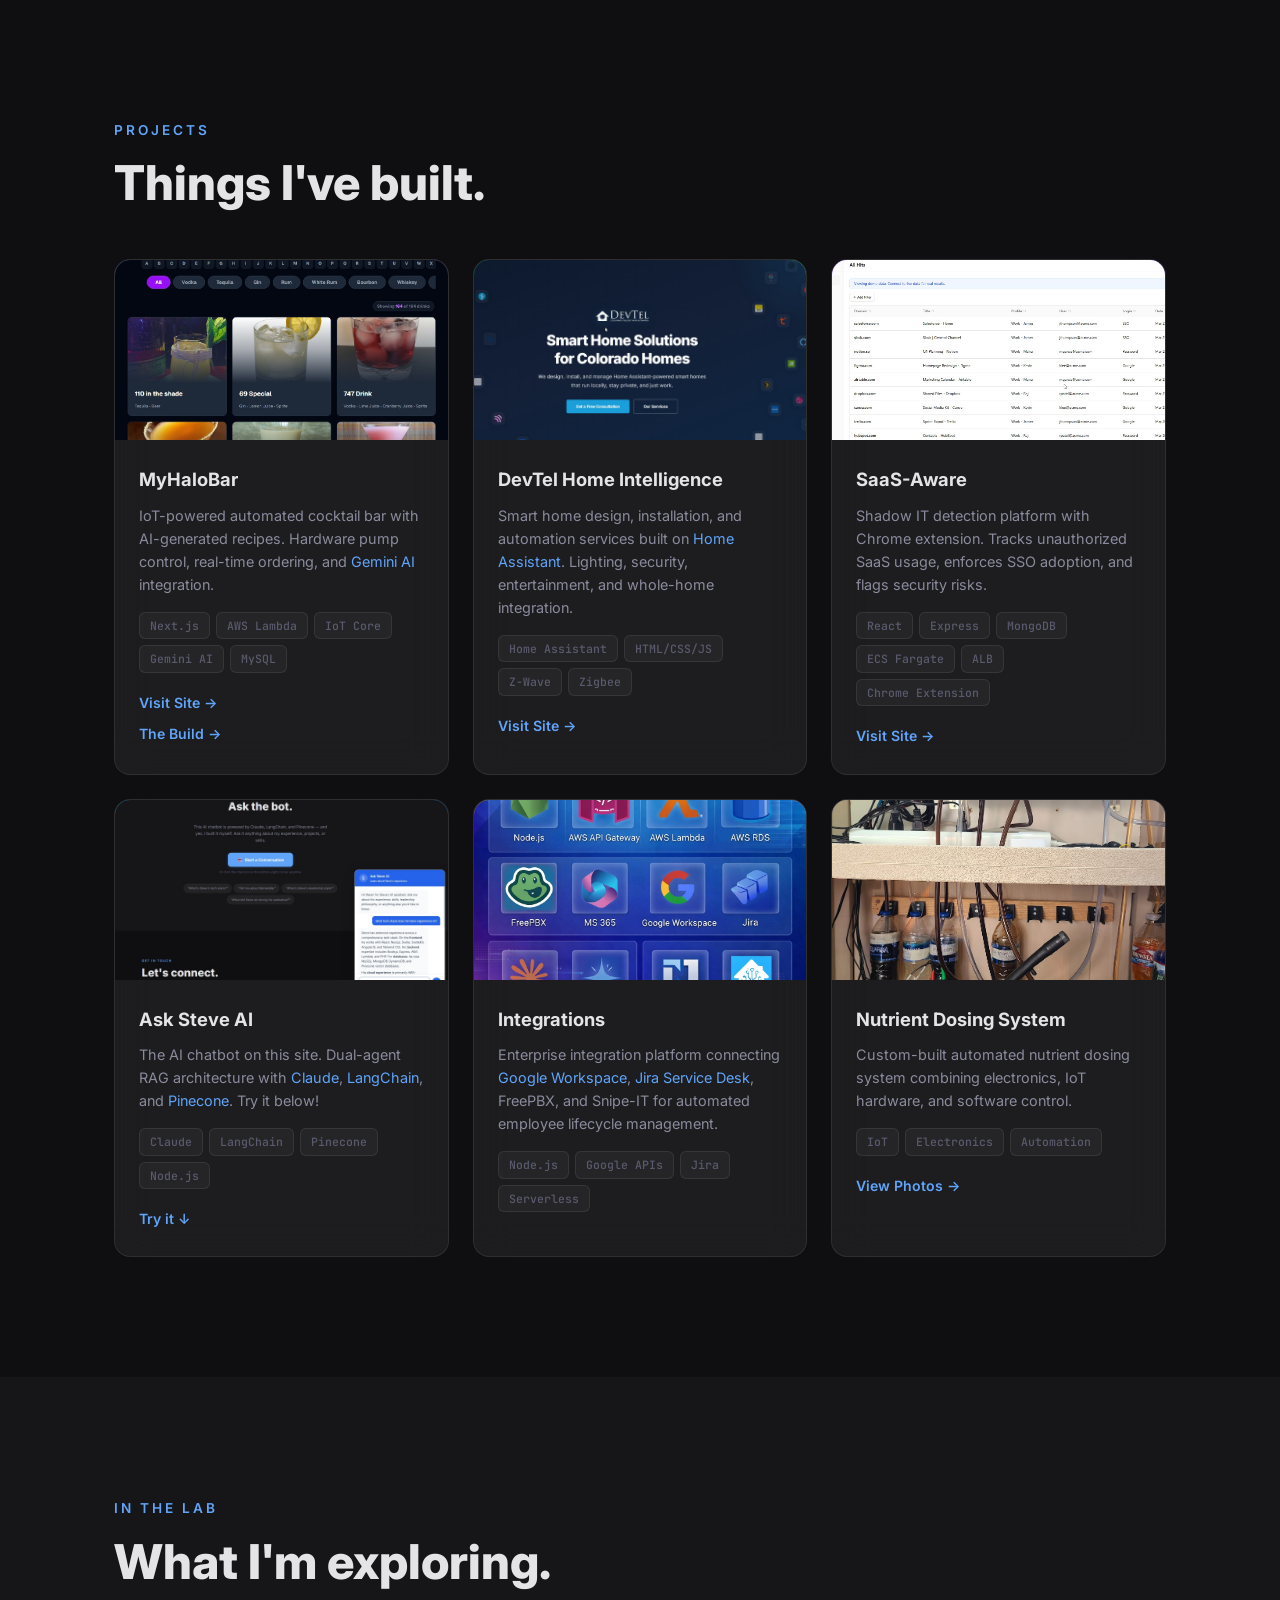
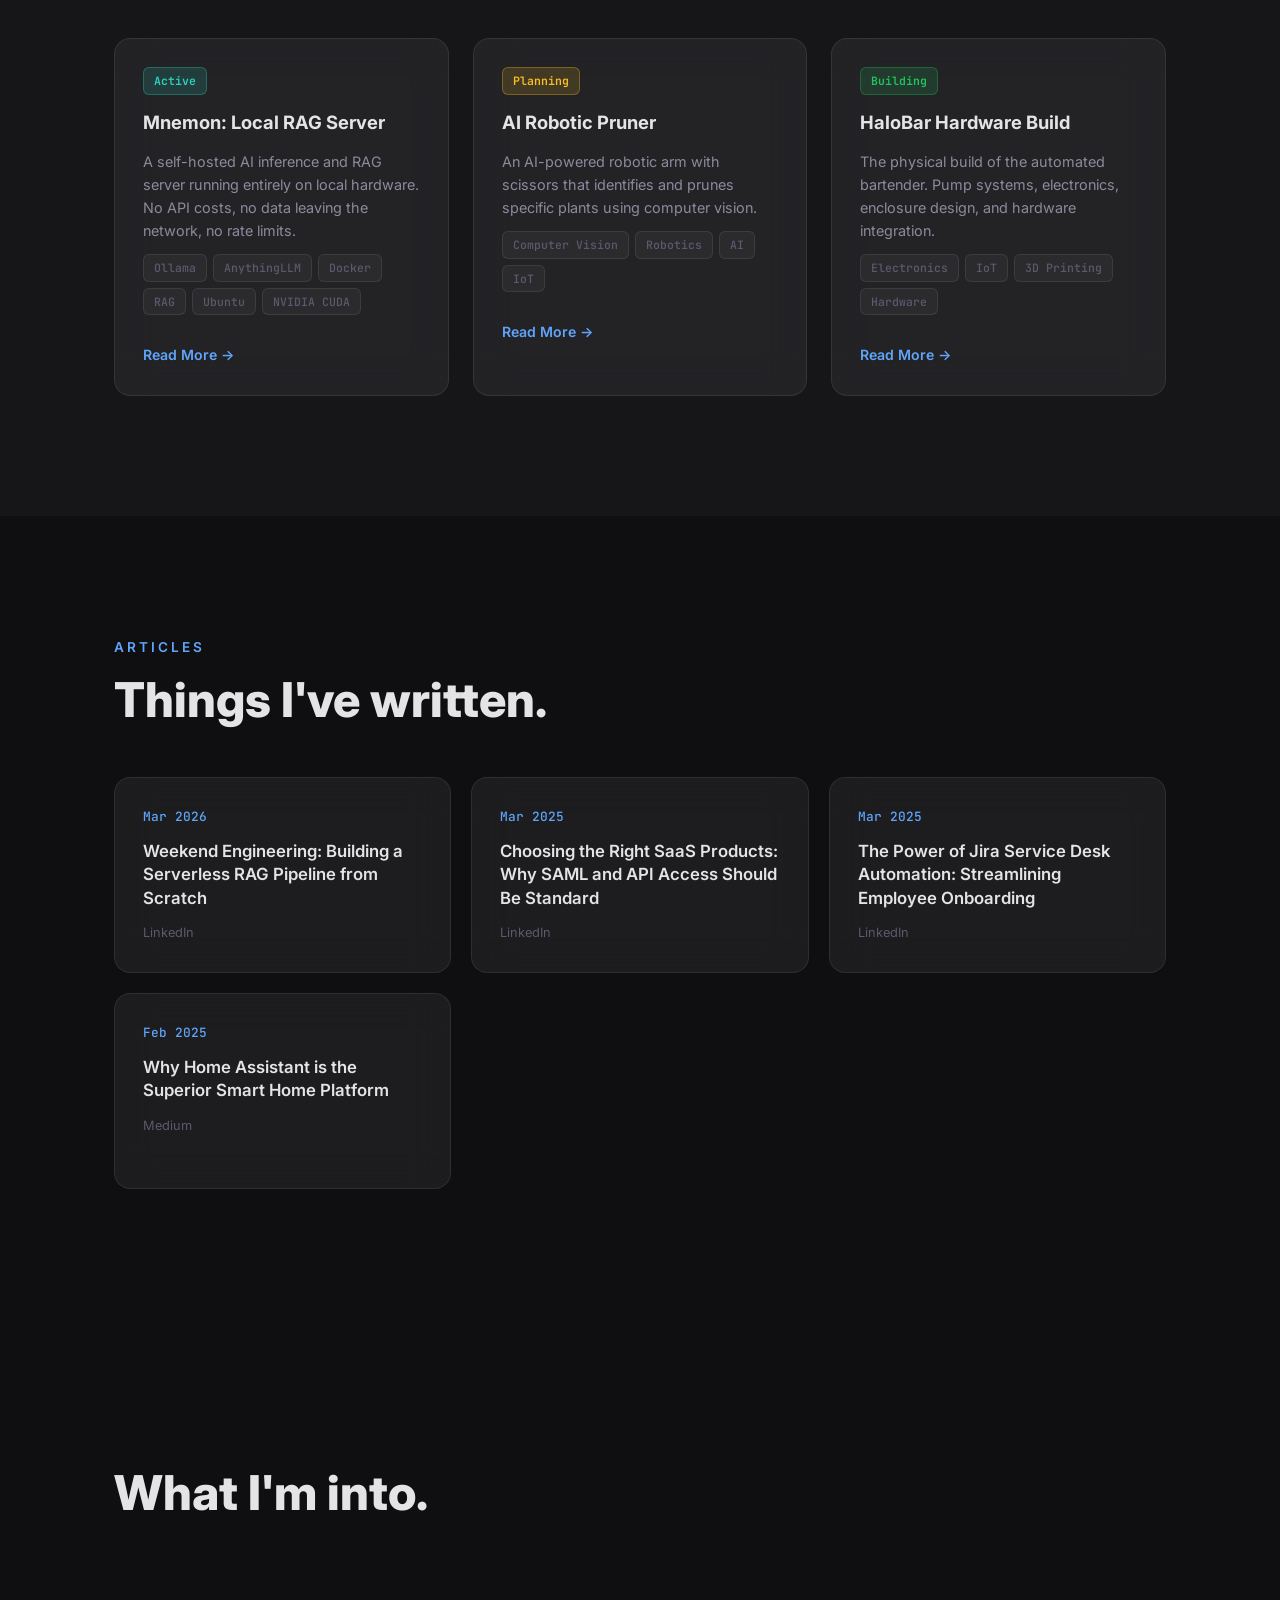
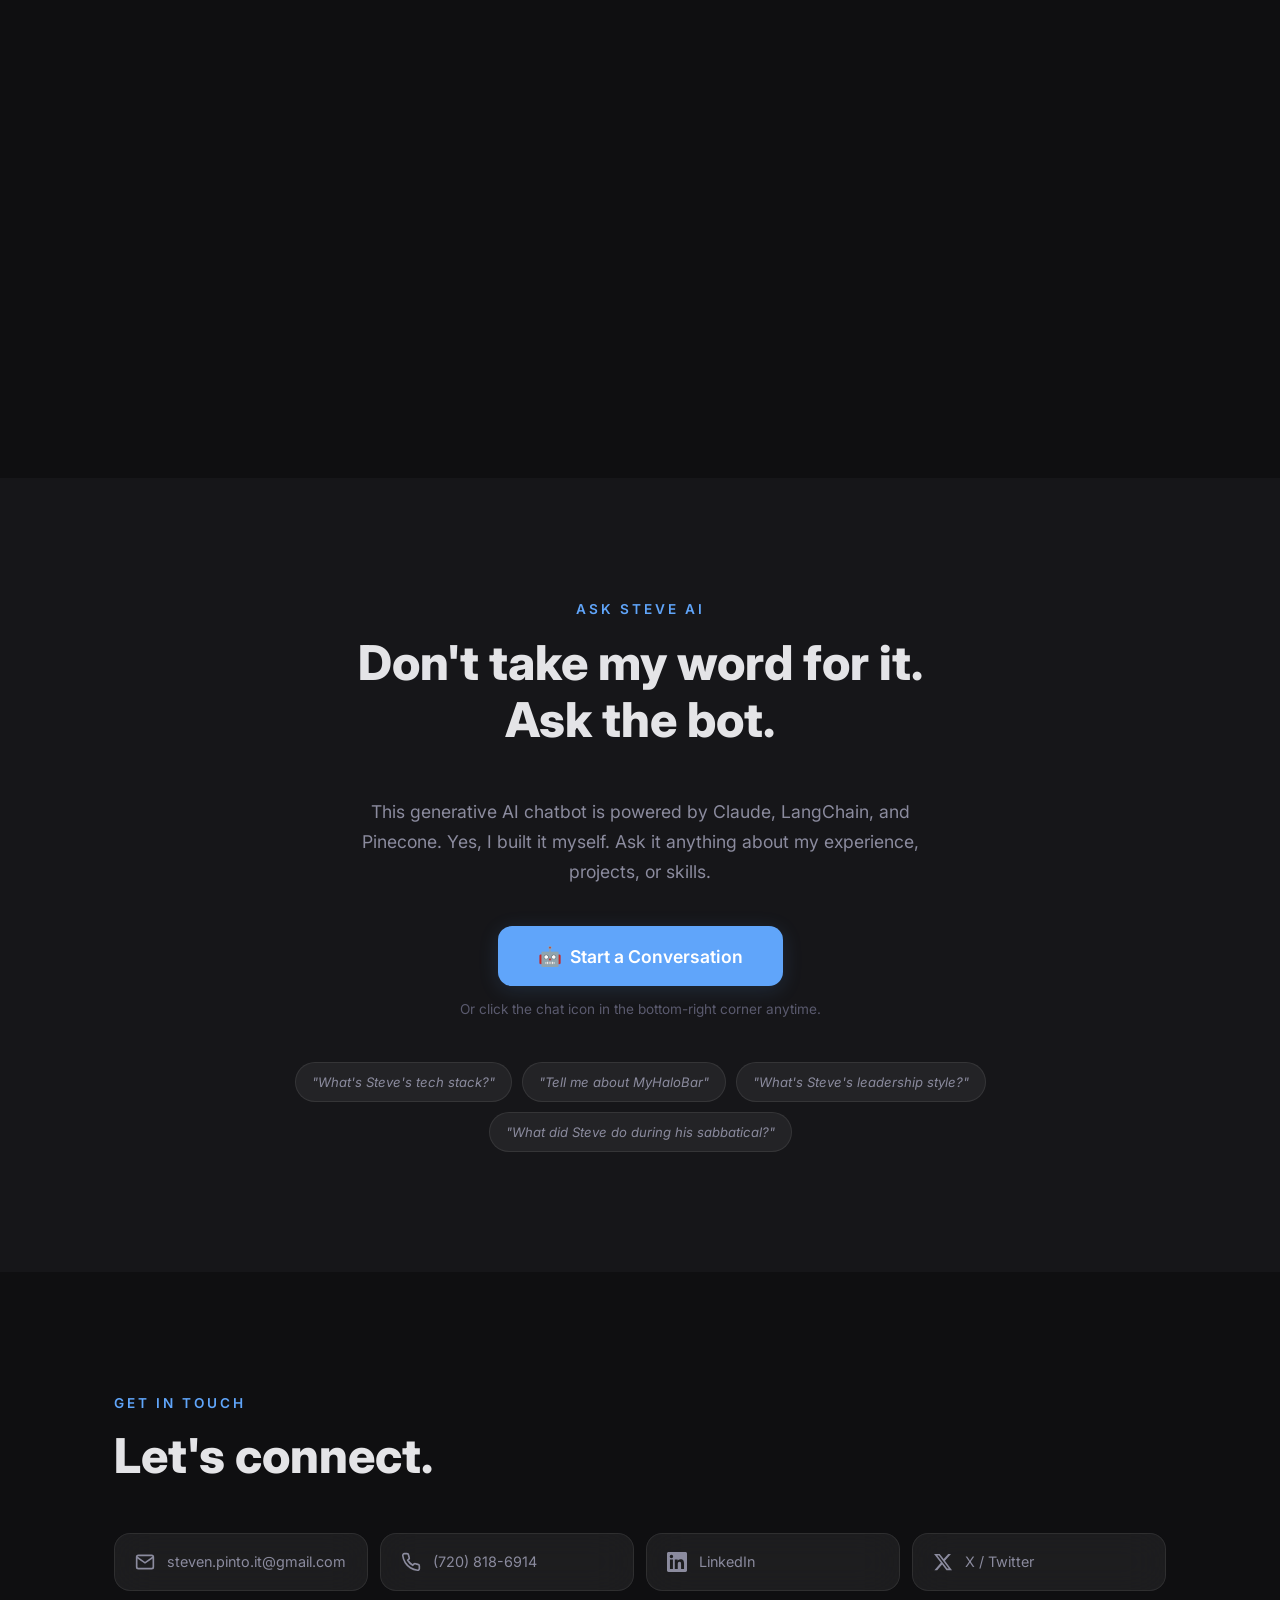
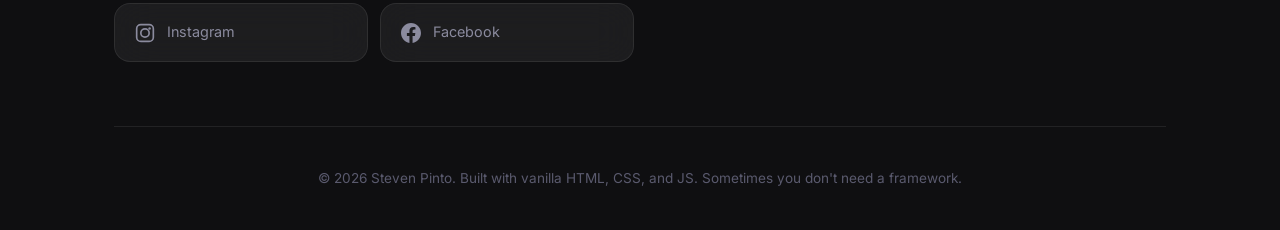
==== commit 81c2d501: "updated article" ====
--- a/index.html
+++ b/index.html
@@ -307,7 +307,7 @@
       <div class="lab-grid">
 
         <a href="lab/knowledge-base/index.html" class="lab-card glass-card reveal">
-          <div class="lab-status lab-status-complete">Complete</div>
+          <div class="lab-status lab-status-active">Active</div>
           <h4>Mnemon: Local RAG Server</h4>
           <p>A self-hosted AI inference and RAG server running entirely on local hardware. No API costs, no data leaving the network, no rate limits.</p>
           <div class="project-tech">
--- a/css/style.css
+++ b/css/style.css
@@ -678,6 +678,12 @@
   border: 1px solid rgba(96, 165, 250, 0.3);
 }
 
+.lab-status-active {
+  background: rgba(45, 212, 191, 0.15);
+  color: #2dd4bf;
+  border: 1px solid rgba(45, 212, 191, 0.3);
+}
+
 /* --- Articles --- */
 .articles-grid {
   display: grid;
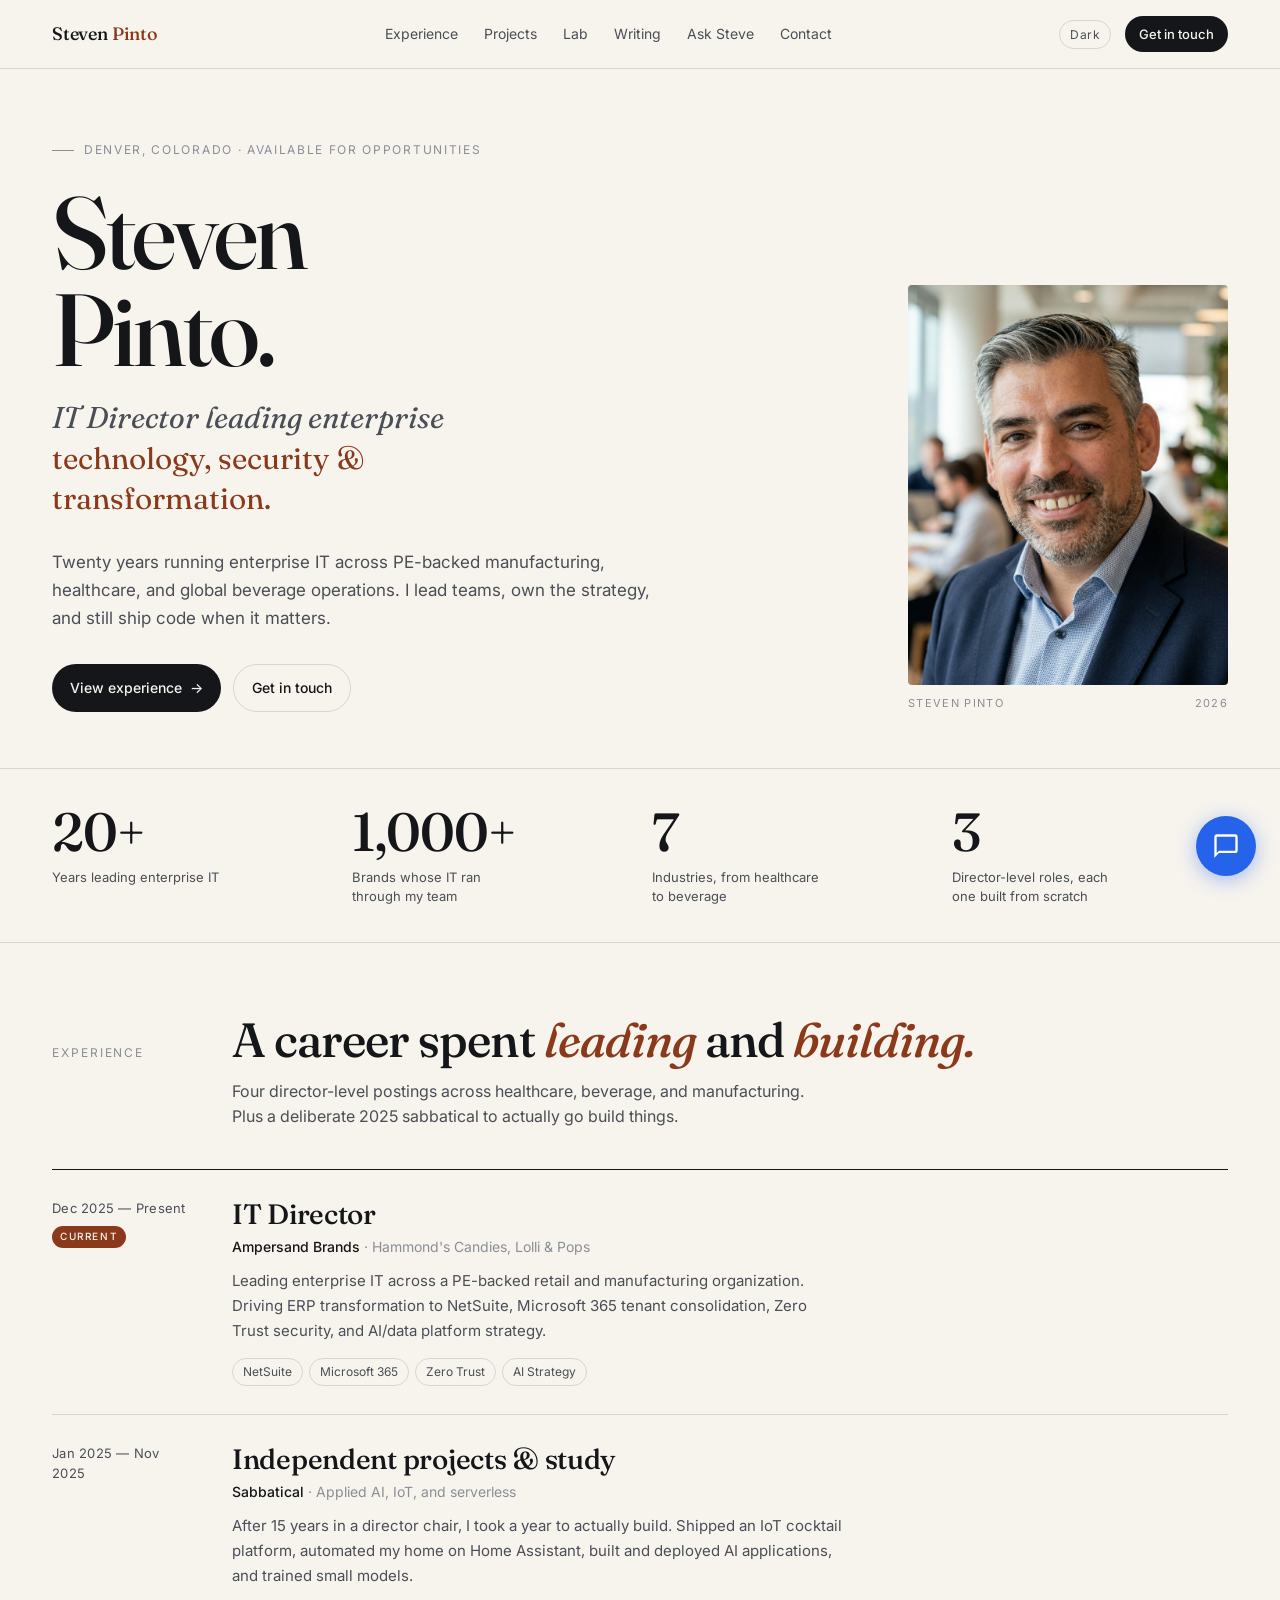
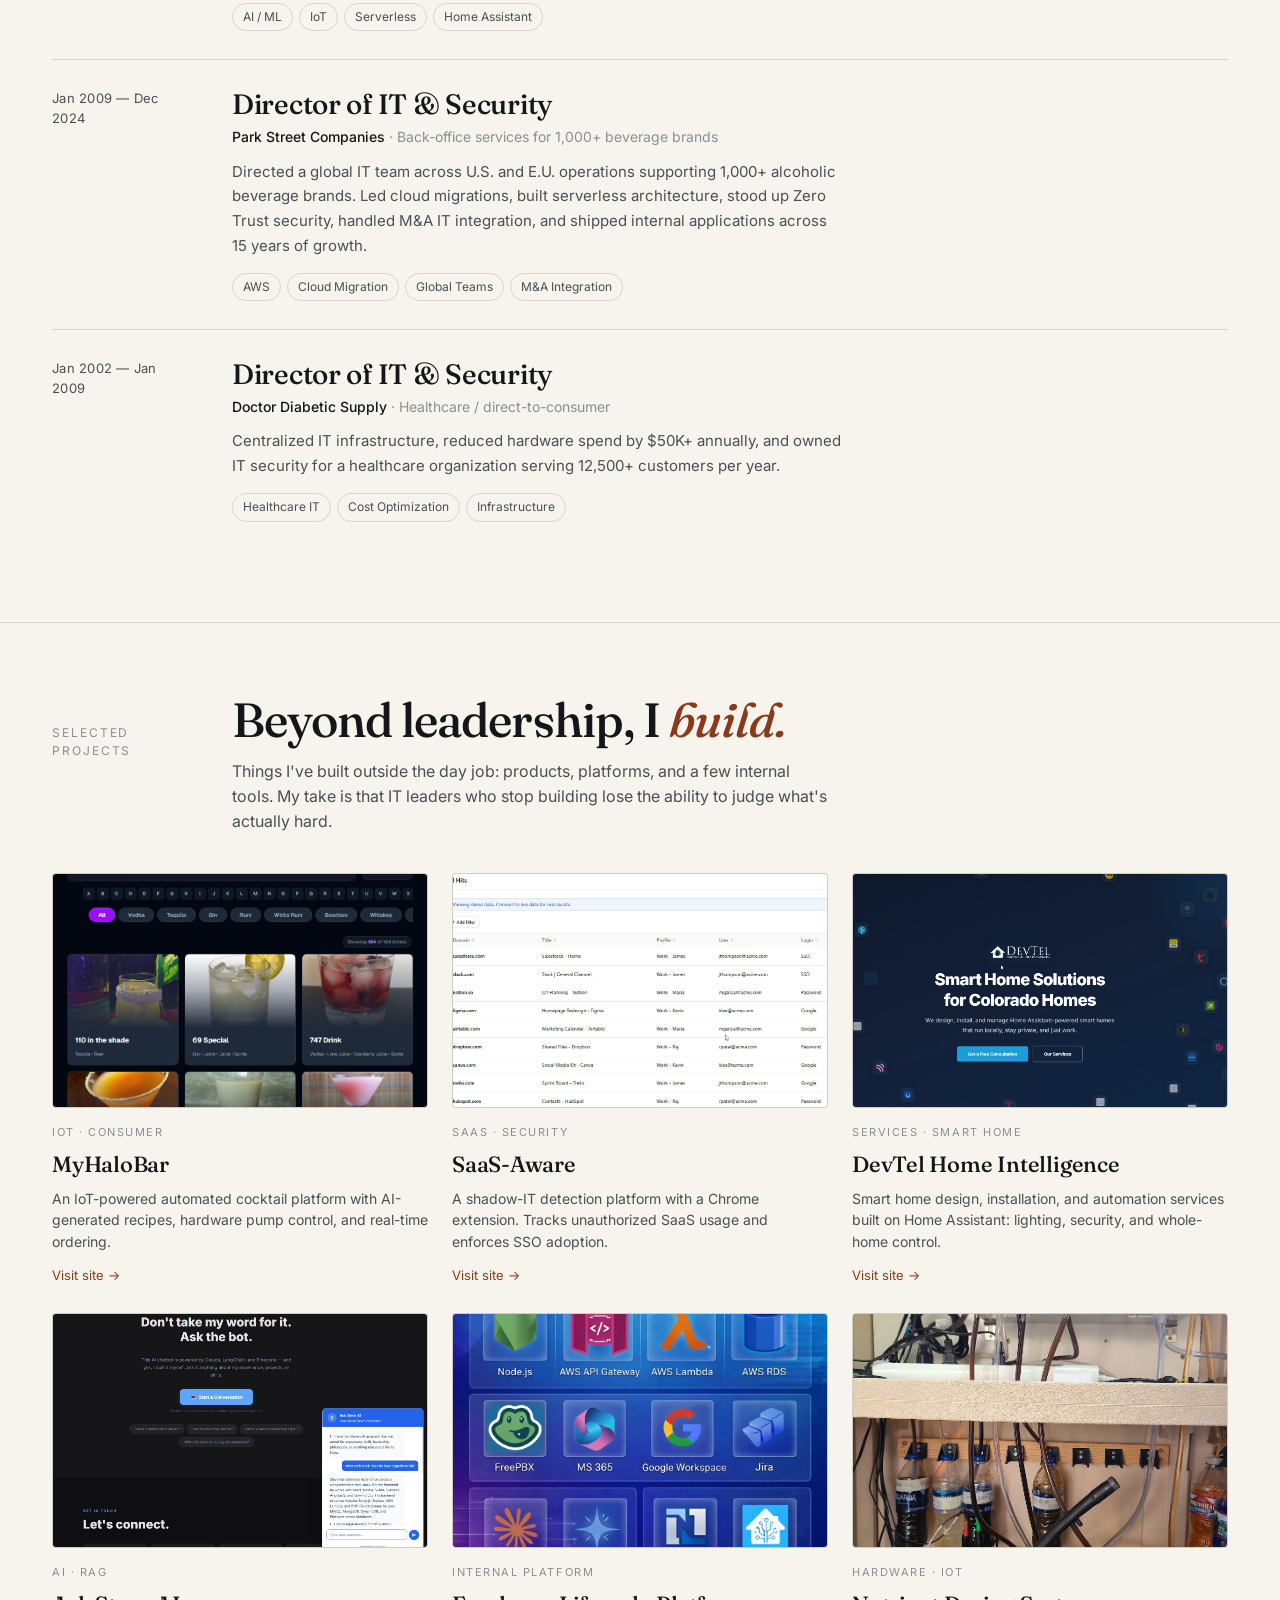
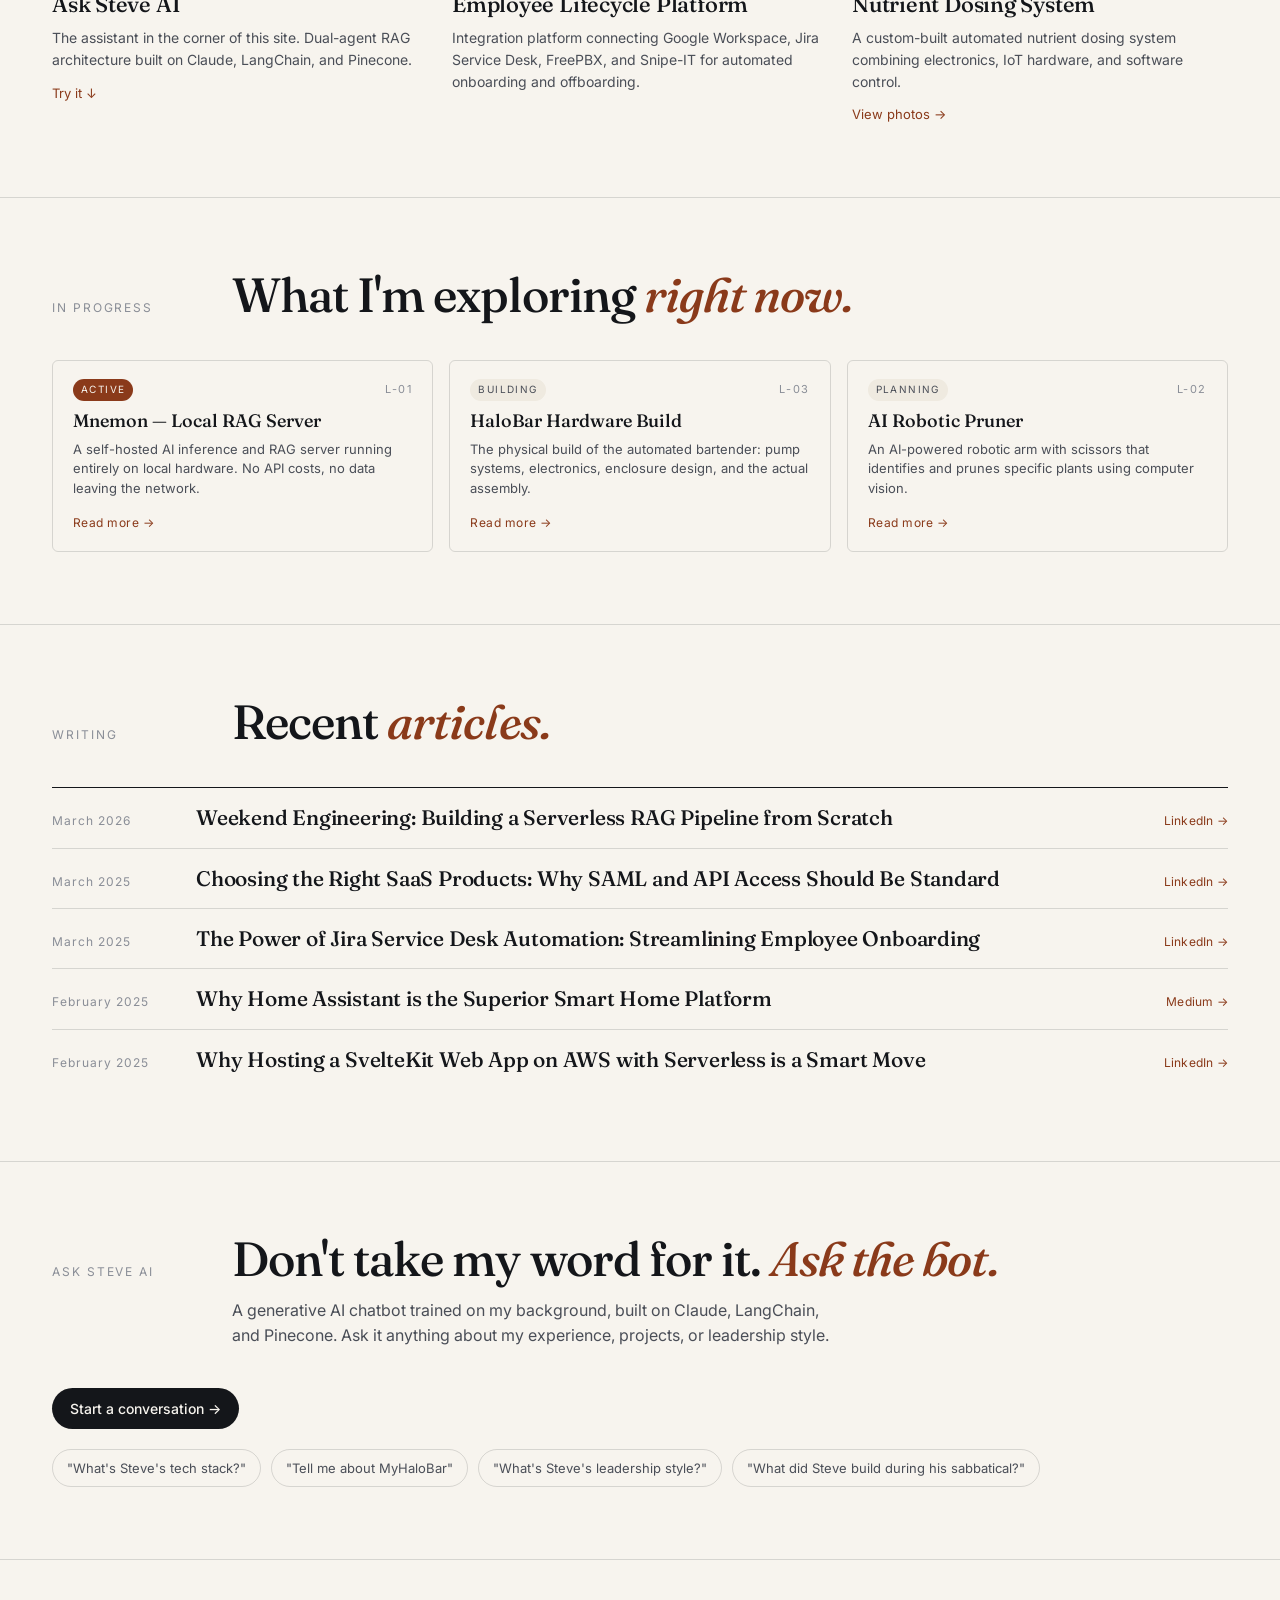
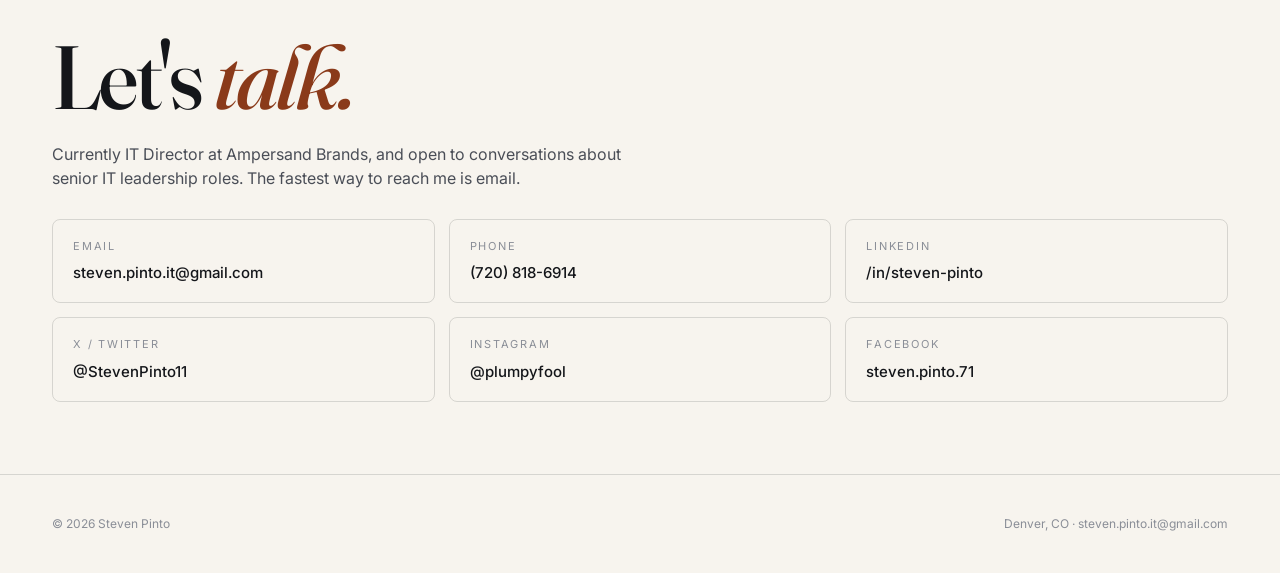
==== commit 2a056822: "Redesign site with editorial paper/ink/rust design system Full visual redesign replacing glassmorphi" ====
--- a/index.html
+++ b/index.html
@@ -1,22 +1,22 @@
 <!DOCTYPE html>
-<html lang="en" data-theme="dark">
+<html lang="en">
 <head>
   <meta charset="UTF-8">
   <meta name="viewport" content="width=device-width, initial-scale=1.0">
-  <title>Steven Pinto | IT Director. Builder. Innovator.</title>
-  <meta name="description" content="Steven Pinto is an IT Director and technology leader with 20+ years of experience in cloud infrastructure, cybersecurity, AI, and digital transformation.">
+  <title>Steven Pinto — IT Director</title>
+  <meta name="description" content="Steven Pinto is an IT Director with 20+ years leading enterprise technology, cloud, security, and digital transformation.">
   <link rel="icon" type="image/x-icon" href="/favicon.ico">
   <link rel="canonical" href="https://stevenpinto.com/">
 
   <!-- Open Graph -->
   <meta property="og:type" content="website">
   <meta property="og:url" content="https://stevenpinto.com/">
-  <meta property="og:title" content="Steven Pinto | IT Director. Builder. Innovator.">
-  <meta property="og:description" content="IT Director and technology leader with 20+ years of experience in cloud infrastructure, cybersecurity, AI, and digital transformation.">
+  <meta property="og:title" content="Steven Pinto — IT Director">
+  <meta property="og:description" content="IT Director with 20+ years leading enterprise technology, cloud, security, and digital transformation.">
   <meta property="og:image" content="https://stevenpinto.com/images/steve.jpg">
   <meta name="twitter:card" content="summary_large_image">
-  <meta name="twitter:title" content="Steven Pinto | IT Director. Builder. Innovator.">
-  <meta name="twitter:description" content="IT Director and technology leader with 20+ years of experience in cloud infrastructure, cybersecurity, AI, and digital transformation.">
+  <meta name="twitter:title" content="Steven Pinto — IT Director">
+  <meta name="twitter:description" content="IT Director with 20+ years leading enterprise technology, cloud, security, and digital transformation.">
   <meta name="twitter:image" content="https://stevenpinto.com/images/steve.jpg">
 
   <!-- JSON-LD Structured Data -->
@@ -41,7 +41,7 @@
   <link rel="stylesheet" href="css/style.css">
   <link rel="preconnect" href="https://fonts.googleapis.com">
   <link rel="preconnect" href="https://fonts.gstatic.com" crossorigin>
-  <link href="https://fonts.googleapis.com/css2?family=Inter:wght@300;400;500;600;700;800;900&family=JetBrains+Mono:wght@400;500&display=swap" rel="stylesheet">
+  <link href="https://fonts.googleapis.com/css2?family=Fraunces:opsz,wght@9..144,400;9..144,500;9..144,600&family=Inter:wght@400;500;600;700&display=swap" rel="stylesheet">
 
   <!-- Google Analytics 4 -->
   <script async src="https://www.googletagmanager.com/gtag/js?id=G-3H5ZRCRHN2"></script>
@@ -52,7 +52,6 @@
     gtag('config', 'G-3H5ZRCRHN2');
   </script>
 
-  <!-- Microsoft Clarity -->
   <!-- Microsoft Clarity -->
   <script>
     (function(c,l,a,r,i,t,y){
@@ -64,430 +63,365 @@
 </head>
 <body>
 
-  <!-- Navigation -->
   <nav class="nav" id="nav">
     <div class="nav-inner">
-      <a href="#hero" class="nav-logo">SP</a>
-      <button class="nav-toggle" id="navToggle" aria-label="Toggle menu">
-        <span></span><span></span><span></span>
-      </button>
-      <ul class="nav-links" id="navLinks">
-        <li><a href="#about">About</a></li>
-        <li><a href="#experience">Experience</a></li>
-        <li><a href="#projects">Projects</a></li>
-        <li><a href="#lab">In the Lab</a></li>
-        <li><a href="#articles">Articles</a></li>
-        <li><a href="#interests">Interests</a></li>
-        <li><a href="#asksteve">Ask Steve AI</a></li>
-        <li><a href="#contact">Contact</a></li>
-      </ul>
-      <button class="theme-toggle" id="themeToggle" aria-label="Toggle theme">
-        <svg class="icon-sun" width="20" height="20" viewBox="0 0 24 24" fill="none" stroke="currentColor" stroke-width="2"><circle cx="12" cy="12" r="5"/><path d="M12 1v2M12 21v2M4.22 4.22l1.42 1.42M18.36 18.36l1.42 1.42M1 12h2M21 12h2M4.22 19.78l1.42-1.42M18.36 5.64l1.42-1.42"/></svg>
-        <svg class="icon-moon" width="20" height="20" viewBox="0 0 24 24" fill="none" stroke="currentColor" stroke-width="2"><path d="M21 12.79A9 9 0 1 1 11.21 3 7 7 0 0 0 21 12.79z"/></svg>
-      </button>
+      <a href="#top" class="nav-brand">Steven <b>Pinto</b></a>
+      <div class="nav-links" id="navLinks">
+        <a href="#experience">Experience</a>
+        <a href="#projects">Projects</a>
+        <a href="#lab">Lab</a>
+        <a href="#writing">Writing</a>
+        <a href="#asksteve">Ask Steve</a>
+        <a href="#contact">Contact</a>
+      </div>
+      <div class="nav-right">
+        <button class="nav-theme-btn" id="theme-toggle">Dark</button>
+        <a class="nav-cta" href="mailto:steven.pinto.it@gmail.com">Get in touch</a>
+      </div>
     </div>
   </nav>
 
-  <!-- Hero -->
-  <section class="hero" id="hero">
-    <canvas id="gridCanvas" class="hero-canvas"></canvas>
-    <div class="hero-content">
-      <p class="hero-label reveal">Hi, I'm</p>
-      <h1 class="hero-name reveal">Steven Pinto</h1>
-      <p class="hero-tagline reveal">IT Director<span class="dot">.</span> Builder<span class="dot">.</span> Innovator<span class="dot">.</span></p>
-      <p class="hero-sub reveal">20+ years leading enterprise IT, building real products, and driving digital transformation.</p>
-      <div class="hero-cta reveal">
-        <a href="#asksteve" class="btn btn-primary">Ask Steve AI</a>
-        <a href="#projects" class="btn btn-outline">View Projects</a>
-      </div>
-    </div>
-    <div class="hero-scroll">
-      <svg width="24" height="24" viewBox="0 0 24 24" fill="none" stroke="currentColor" stroke-width="2"><path d="M12 5v14M19 12l-7 7-7-7"/></svg>
-    </div>
-  </section>
-
-  <!-- About -->
-  <section class="section" id="about">
+  <main id="top">
+
+    <!-- Hero -->
+    <section class="hero">
+      <div class="container">
+        <div class="hero__grid">
+          <div>
+            <div class="hero__eyebrow">Denver, Colorado &middot; Available for opportunities</div>
+            <h1 class="hero__name">Steven<br>Pinto.</h1>
+            <p class="hero__role">IT Director leading enterprise <em>technology, security &amp; transformation.</em></p>
+            <p class="hero__lede">
+              Twenty years running enterprise IT across PE-backed manufacturing, healthcare,
+              and global beverage operations. I lead teams, own the strategy, and still ship
+              code when it matters.
+            </p>
+            <div class="hero__cta">
+              <a class="btn btn--primary" href="#experience">View experience <span class="arr">&rarr;</span></a>
+              <a class="btn btn--ghost" href="#contact">Get in touch</a>
+            </div>
+          </div>
+          <aside>
+            <div class="hero__portrait">
+              <img src="images/steve.jpg" alt="Steven Pinto">
+            </div>
+            <div class="hero__cap">
+              <span>Steven Pinto</span>
+              <span>2026</span>
+            </div>
+          </aside>
+        </div>
+      </div>
+    </section>
+
+    <!-- Stats -->
+    <section class="stats">
+      <div class="container">
+        <div class="stats__grid">
+          <div>
+            <div class="stat__k">20+</div>
+            <div class="stat__v">Years leading enterprise IT</div>
+          </div>
+          <div>
+            <div class="stat__k">1,000+</div>
+            <div class="stat__v">Brands whose IT ran through my team</div>
+          </div>
+          <div>
+            <div class="stat__k">7</div>
+            <div class="stat__v">Industries, from healthcare to beverage</div>
+          </div>
+          <div>
+            <div class="stat__k">3</div>
+            <div class="stat__v">Director-level roles, each one built from scratch</div>
+          </div>
+        </div>
+      </div>
+    </section>
+
+    <!-- Experience -->
+    <section class="section" id="experience">
+      <div class="container">
+        <header class="section__head">
+          <div class="section__label">Experience</div>
+          <div>
+            <h2 class="section__title">A career spent <em>leading</em> and <em>building.</em></h2>
+            <p class="section__sub">Four director-level postings across healthcare, beverage, and manufacturing. Plus a deliberate 2025 sabbatical to actually go build things.</p>
+          </div>
+        </header>
+        <div class="exp">
+
+          <div class="exp__row">
+            <div class="exp__when">
+              Dec 2025 &mdash; Present
+              <div class="exp__state">Current</div>
+            </div>
+            <div>
+              <h3 class="exp__title">IT Director</h3>
+              <p class="exp__org">Ampersand Brands <span>&middot; Hammond's Candies, Lolli &amp; Pops</span></p>
+              <p class="exp__body">Leading enterprise IT across a PE-backed retail and manufacturing organization. Driving ERP transformation to NetSuite, Microsoft 365 tenant consolidation, Zero Trust security, and AI/data platform strategy.</p>
+              <div class="exp__tags">
+                <span>NetSuite</span><span>Microsoft 365</span><span>Zero Trust</span><span>AI Strategy</span>
+              </div>
+            </div>
+          </div>
+
+          <div class="exp__row">
+            <div class="exp__when">Jan 2025 &mdash; Nov 2025</div>
+            <div>
+              <h3 class="exp__title">Independent projects &amp; study</h3>
+              <p class="exp__org">Sabbatical <span>&middot; Applied AI, IoT, and serverless</span></p>
+              <p class="exp__body">After 15 years in a director chair, I took a year to actually build. Shipped an IoT cocktail platform, automated my home on Home Assistant, built and deployed AI applications, and trained small models.</p>
+              <div class="exp__tags">
+                <span>AI / ML</span><span>IoT</span><span>Serverless</span><span>Home Assistant</span>
+              </div>
+            </div>
+          </div>
+
+          <div class="exp__row">
+            <div class="exp__when">Jan 2009 &mdash; Dec 2024</div>
+            <div>
+              <h3 class="exp__title">Director of IT &amp; Security</h3>
+              <p class="exp__org">Park Street Companies <span>&middot; Back-office services for 1,000+ beverage brands</span></p>
+              <p class="exp__body">Directed a global IT team across U.S. and E.U. operations supporting 1,000+ alcoholic beverage brands. Led cloud migrations, built serverless architecture, stood up Zero Trust security, handled M&amp;A IT integration, and shipped internal applications across 15 years of growth.</p>
+              <div class="exp__tags">
+                <span>AWS</span><span>Cloud Migration</span><span>Global Teams</span><span>M&amp;A Integration</span>
+              </div>
+            </div>
+          </div>
+
+          <div class="exp__row">
+            <div class="exp__when">Jan 2002 &mdash; Jan 2009</div>
+            <div>
+              <h3 class="exp__title">Director of IT &amp; Security</h3>
+              <p class="exp__org">Doctor Diabetic Supply <span>&middot; Healthcare / direct-to-consumer</span></p>
+              <p class="exp__body">Centralized IT infrastructure, reduced hardware spend by $50K+ annually, and owned IT security for a healthcare organization serving 12,500+ customers per year.</p>
+              <div class="exp__tags">
+                <span>Healthcare IT</span><span>Cost Optimization</span><span>Infrastructure</span>
+              </div>
+            </div>
+          </div>
+
+        </div>
+      </div>
+    </section>
+
+    <!-- Projects -->
+    <section class="section" id="projects">
+      <div class="container">
+        <header class="section__head">
+          <div class="section__label">Selected Projects</div>
+          <div>
+            <h2 class="section__title">Beyond leadership, I <em>build.</em></h2>
+            <p class="section__sub">Things I've built outside the day job: products, platforms, and a few internal tools. My take is that IT leaders who stop building lose the ability to judge what's actually hard.</p>
+          </div>
+        </header>
+        <div class="projects__grid">
+
+          <a class="proj" href="https://myhalobar.com" target="_blank" rel="noopener">
+            <div class="proj__img"><img src="images/myhalobar.jpg" alt="MyHaloBar" loading="lazy"></div>
+            <div class="proj__kind">IoT &middot; Consumer</div>
+            <h3 class="proj__name">MyHaloBar</h3>
+            <p class="proj__desc">An IoT-powered automated cocktail platform with AI-generated recipes, hardware pump control, and real-time ordering.</p>
+            <span class="proj__link">Visit site &rarr;</span>
+          </a>
+
+          <a class="proj" href="https://saas-aware.com/" target="_blank" rel="noopener">
+            <div class="proj__img"><img src="images/saas-aware.jpg" alt="SaaS-Aware" loading="lazy"></div>
+            <div class="proj__kind">SaaS &middot; Security</div>
+            <h3 class="proj__name">SaaS-Aware</h3>
+            <p class="proj__desc">A shadow-IT detection platform with a Chrome extension. Tracks unauthorized SaaS usage and enforces SSO adoption.</p>
+            <span class="proj__link">Visit site &rarr;</span>
+          </a>
+
+          <a class="proj" href="https://www.devtel.com" target="_blank" rel="noopener">
+            <div class="proj__img"><img src="images/devtel.jpg" alt="DevTel Home Intelligence" loading="lazy"></div>
+            <div class="proj__kind">Services &middot; Smart Home</div>
+            <h3 class="proj__name">DevTel Home Intelligence</h3>
+            <p class="proj__desc">Smart home design, installation, and automation services built on Home Assistant: lighting, security, and whole-home control.</p>
+            <span class="proj__link">Visit site &rarr;</span>
+          </a>
+
+          <a class="proj" href="#ask">
+            <div class="proj__img"><img src="images/asksteve.jpg" alt="Ask Steve AI" loading="lazy"></div>
+            <div class="proj__kind">AI &middot; RAG</div>
+            <h3 class="proj__name">Ask Steve AI</h3>
+            <p class="proj__desc">The assistant in the corner of this site. Dual-agent RAG architecture built on Claude, LangChain, and Pinecone.</p>
+            <span class="proj__link">Try it &darr;</span>
+          </a>
+
+          <div class="proj">
+            <div class="proj__img"><img src="images/integrations.jpg" alt="Employee Lifecycle Platform" loading="lazy"></div>
+            <div class="proj__kind">Internal Platform</div>
+            <h3 class="proj__name">Employee Lifecycle Platform</h3>
+            <p class="proj__desc">Integration platform connecting Google Workspace, Jira Service Desk, FreePBX, and Snipe-IT for automated onboarding and offboarding.</p>
+          </div>
+
+          <a class="proj" href="https://photos.app.goo.gl/VBtYuYaXAKWdeMQP6" target="_blank" rel="noopener">
+            <div class="proj__img"><img src="images/nutrient-dosing.jpg" alt="Nutrient Dosing System" loading="lazy"></div>
+            <div class="proj__kind">Hardware &middot; IoT</div>
+            <h3 class="proj__name">Nutrient Dosing System</h3>
+            <p class="proj__desc">A custom-built automated nutrient dosing system combining electronics, IoT hardware, and software control.</p>
+            <span class="proj__link">View photos &rarr;</span>
+          </a>
+
+        </div>
+      </div>
+    </section>
+
+    <!-- Lab -->
+    <section class="section" id="lab">
+      <div class="container">
+        <header class="section__head">
+          <div class="section__label">In Progress</div>
+          <div>
+            <h2 class="section__title">What I'm exploring <em>right now.</em></h2>
+          </div>
+        </header>
+        <div class="lab__grid">
+
+          <a class="lab__item" href="lab/knowledge-base/index.html">
+            <div class="lab__top">
+              <span class="lab__status is-active">Active</span>
+              <span class="lab__id">L-01</span>
+            </div>
+            <div class="lab__name">Mnemon &mdash; Local RAG Server</div>
+            <div class="lab__desc">A self-hosted AI inference and RAG server running entirely on local hardware. No API costs, no data leaving the network.</div>
+            <span class="lab__link">Read more &rarr;</span>
+          </a>
+
+          <a class="lab__item" href="lab/halobar-hardware/index.html">
+            <div class="lab__top">
+              <span class="lab__status">Building</span>
+              <span class="lab__id">L-03</span>
+            </div>
+            <div class="lab__name">HaloBar Hardware Build</div>
+            <div class="lab__desc">The physical build of the automated bartender: pump systems, electronics, enclosure design, and the actual assembly.</div>
+            <span class="lab__link">Read more &rarr;</span>
+          </a>
+
+          <a class="lab__item" href="lab/robotic-pruner/index.html">
+            <div class="lab__top">
+              <span class="lab__status">Planning</span>
+              <span class="lab__id">L-02</span>
+            </div>
+            <div class="lab__name">AI Robotic Pruner</div>
+            <div class="lab__desc">An AI-powered robotic arm with scissors that identifies and prunes specific plants using computer vision.</div>
+            <span class="lab__link">Read more &rarr;</span>
+          </a>
+
+        </div>
+      </div>
+    </section>
+
+    <!-- Writing -->
+    <section class="section" id="writing">
+      <div class="container">
+        <header class="section__head">
+          <div class="section__label">Writing</div>
+          <div>
+            <h2 class="section__title">Recent <em>articles.</em></h2>
+          </div>
+        </header>
+        <div class="writing">
+          <a href="https://www.linkedin.com/pulse/weekend-engineering-building-serverless-rag-pipeline-from-pinto-0jtsc" target="_blank" rel="noopener">
+            <span class="w-date">March 2026</span>
+            <span class="w-title">Weekend Engineering: Building a Serverless RAG Pipeline from Scratch</span>
+            <span class="w-src">LinkedIn &rarr;</span>
+          </a>
+          <a href="https://www.linkedin.com/pulse/choosing-right-saas-products-why-saml-api-access-should-steven-pinto-qby1c/" target="_blank" rel="noopener">
+            <span class="w-date">March 2025</span>
+            <span class="w-title">Choosing the Right SaaS Products: Why SAML and API Access Should Be Standard</span>
+            <span class="w-src">LinkedIn &rarr;</span>
+          </a>
+          <a href="https://www.linkedin.com/pulse/power-jira-service-desk-automation-streamlining-employee-steven-pinto-ityzc" target="_blank" rel="noopener">
+            <span class="w-date">March 2025</span>
+            <span class="w-title">The Power of Jira Service Desk Automation: Streamlining Employee Onboarding</span>
+            <span class="w-src">LinkedIn &rarr;</span>
+          </a>
+          <a href="https://medium.com/@steven.pinto/why-home-assistant-is-the-superior-smart-home-platform-0eea779797b2" target="_blank" rel="noopener">
+            <span class="w-date">February 2025</span>
+            <span class="w-title">Why Home Assistant is the Superior Smart Home Platform</span>
+            <span class="w-src">Medium &rarr;</span>
+          </a>
+          <a href="https://www.linkedin.com/pulse/why-hosting-sveltekit-web-app-aws-serverless-smart-move-steven-pinto-vp3lf/" target="_blank" rel="noopener">
+            <span class="w-date">February 2025</span>
+            <span class="w-title">Why Hosting a SvelteKit Web App on AWS with Serverless is a Smart Move</span>
+            <span class="w-src">LinkedIn &rarr;</span>
+          </a>
+        </div>
+      </div>
+    </section>
+
+    <!-- Ask Steve AI -->
+    <section class="section" id="asksteve">
+      <div class="container">
+        <header class="section__head">
+          <div class="section__label">Ask Steve AI</div>
+          <div>
+            <h2 class="section__title">Don't take my word for it. <em>Ask the bot.</em></h2>
+            <p class="section__sub">A generative AI chatbot trained on my background, built on Claude, LangChain, and Pinecone. Ask it anything about my experience, projects, or leadership style.</p>
+          </div>
+        </header>
+        <div>
+          <button class="btn btn--primary" id="openChatbot">Start a conversation &rarr;</button>
+          <div class="asksteve-chips">
+            <span class="asksteve-chip">"What's Steve's tech stack?"</span>
+            <span class="asksteve-chip">"Tell me about MyHaloBar"</span>
+            <span class="asksteve-chip">"What's Steve's leadership style?"</span>
+            <span class="asksteve-chip">"What did Steve build during his sabbatical?"</span>
+          </div>
+        </div>
+      </div>
+    </section>
+
+    <!-- Contact -->
+    <section class="section section--noborder" id="contact">
+      <div class="container">
+        <h2 class="contact__big">Let's <em>talk.</em></h2>
+        <p class="contact__lead">Currently IT Director at Ampersand Brands, and open to conversations about senior IT leadership roles. The fastest way to reach me is email.</p>
+        <div class="contact__grid">
+          <a class="contact__item" href="mailto:steven.pinto.it@gmail.com">
+            <span class="contact__k">Email</span>
+            <span class="contact__v">steven.pinto.it@gmail.com</span>
+          </a>
+          <a class="contact__item" href="tel:+17208186914">
+            <span class="contact__k">Phone</span>
+            <span class="contact__v">(720) 818-6914</span>
+          </a>
+          <a class="contact__item" href="https://www.linkedin.com/in/steven-pinto-3714985" target="_blank" rel="noopener">
+            <span class="contact__k">LinkedIn</span>
+            <span class="contact__v">/in/steven-pinto</span>
+          </a>
+          <a class="contact__item" href="https://x.com/StevenPinto11" target="_blank" rel="noopener">
+            <span class="contact__k">X / Twitter</span>
+            <span class="contact__v">@StevenPinto11</span>
+          </a>
+          <a class="contact__item" href="https://www.instagram.com/plumpyfool/" target="_blank" rel="noopener">
+            <span class="contact__k">Instagram</span>
+            <span class="contact__v">@plumpyfool</span>
+          </a>
+          <a class="contact__item" href="https://www.facebook.com/steven.pinto.71" target="_blank" rel="noopener">
+            <span class="contact__k">Facebook</span>
+            <span class="contact__v">steven.pinto.71</span>
+          </a>
+        </div>
+      </div>
+    </section>
+
+  </main>
+
+  <footer class="footer">
     <div class="container">
-      <div class="about-grid">
-        <div class="about-photo reveal">
-          <div class="photo-frame">
-            <img src="images/steve.jpg" alt="Steven Pinto" loading="lazy">
-          </div>
-        </div>
-        <div class="about-text">
-          <h2 class="section-label reveal">About</h2>
-          <h3 class="section-title reveal">Strategic leader who<br>actually builds things.</h3>
-          <p class="reveal">I’m an IT Director at Ampersand Brands, responsible for enterprise IT strategy, cloud infrastructure, cybersecurity, and modernization across a retail and manufacturing organization.</p>
-          <p class="reveal">Beyond leadership, I’m hands-on, architecting systems, writing code, and delivering production-grade solutions.  IT isn't a job.  It's a state of mind.</p>
-          <div class="about-stats reveal">
-            <div class="stat">
-              <span class="stat-number">20+</span>
-              <span class="stat-label">Years Experience</span>
-            </div>
-            <div class="stat">
-              <span class="stat-number">7+</span>
-              <span class="stat-label">Industries</span>
-            </div>
-            <div class="stat">
-              <span class="stat-number">10+</span>
-              <span class="stat-label">Projects Shipped</span>
-            </div>
-          </div>
-        </div>
-      </div>
-    </div>
-  </section>
-
-  <!-- Experience Timeline -->
-  <section class="section section-alt" id="experience">
-    <div class="container">
-      <h2 class="section-label reveal">Experience</h2>
-      <h3 class="section-title reveal">Where I've been.</h3>
-
-      <div class="timeline">
-        <div class="timeline-item reveal">
-          <div class="timeline-marker current"></div>
-          <div class="timeline-content glass-card">
-            <span class="timeline-date">Dec 2025 to Present</span>
-            <h4>IT Director</h4>
-            <p class="timeline-company">Ampersand Brands <span class="timeline-detail">Hammond's Candies & Lolli & Pops</span></p>
-            <p>Leading enterprise IT across a PE-backed retail and manufacturing org. ERP transformation to <a href="https://www.netsuite.com" target="_blank" rel="noopener">NetSuite</a>, M365 tenant consolidation, Zero Trust security, and AI/data platform strategy.</p>
-            <div class="timeline-tags">
-              <span>NetSuite</span><span>Microsoft 365</span><span>Zero Trust</span><span>AI Strategy</span>
-            </div>
-          </div>
-        </div>
-
-        <div class="timeline-item reveal">
-          <div class="timeline-marker sabbatical"></div>
-          <div class="timeline-content glass-card">
-            <span class="timeline-date">Jan 2025 to Nov 2025</span>
-            <h4>Sabbatical & Independent Projects</h4>
-            <p class="timeline-company">Building, learning, recharging</p>
-            <p>After 15 years at Park Street, I took a deliberate pause to go deep on emerging tech. Built an IoT cocktail bar, architected my smart home, shipped AI-powered applications, and trained models. A gap year where I traded the boardroom for the command line.</p>
-            <div class="timeline-tags">
-              <span>AI/ML</span><span>IoT</span><span>Home Assistant</span><span>Serverless</span>
-            </div>
-          </div>
-        </div>
-
-        <div class="timeline-item reveal">
-          <div class="timeline-marker"></div>
-          <div class="timeline-content glass-card">
-            <span class="timeline-date">Jan 2009 to Dec 2024</span>
-            <h4>Director of IT and Security</h4>
-            <p class="timeline-company">Park Street Companies <span class="timeline-detail">Back-Office Solutions for 1,000+ Beverage Brands</span></p>
-            <p>Led a global IT team across U.S. and E.U. operations supporting 1,000+ alcoholic beverage brands. Cloud migrations, serverless architecture, Zero Trust security, and enterprise application development. 15 years of building and scaling technology.</p>
-            <div class="timeline-tags">
-              <span>AWS</span><span>Cloud Migration</span><span>Global Teams</span><span>M&amp;A IT Integration</span>
-            </div>
-          </div>
-        </div>
-
-        <div class="timeline-item reveal">
-          <div class="timeline-marker"></div>
-          <div class="timeline-content glass-card">
-            <span class="timeline-date">Jan 2002 to Jan 2009</span>
-            <h4>Director of IT and Security</h4>
-            <p class="timeline-company">Doctor Diabetic Supply <span class="timeline-detail">Healthcare / Direct-to-Consumer</span></p>
-            <p>Centralized IT infrastructure, cut hardware costs by $50K+ annually, and managed IT security for a healthcare company serving 12,500+ customers per year.</p>
-            <div class="timeline-tags">
-              <span>Healthcare IT</span><span>Cost Optimization</span><span>Infrastructure</span>
-            </div>
-          </div>
-        </div>
-
-      </div>
-    </div>
-  </section>
-
-  <!-- Projects -->
-  <section class="section" id="projects">
-    <div class="container">
-      <h2 class="section-label reveal">Projects</h2>
-      <h3 class="section-title reveal">Things I've built.</h3>
-
-      <div class="projects-grid">
-
-        <div class="project-card glass-card reveal">
-          <div class="project-image" style="background: linear-gradient(135deg, #667eea, #764ba2);">
-            <img src="images/myhalobar.jpg" alt="MyHaloBar" loading="lazy" onerror="this.style.display='none'">
-          </div>
-          <div class="project-info">
-            <h4>MyHaloBar</h4>
-            <p>IoT-powered automated cocktail bar with AI-generated recipes. Hardware pump control, real-time ordering, and <a href="https://gemini.google.com" target="_blank" rel="noopener">Gemini AI</a> integration.</p>
-            <div class="project-tech">
-              <span>Next.js</span><span>AWS Lambda</span><span>IoT Core</span><span>Gemini AI</span><span>MySQL</span>
-            </div>
-            <a href="https://myhalobar.com" target="_blank" rel="noopener" class="project-link">Visit Site &rarr;</a>
-            <a href="lab/halobar-hardware/index.html" class="project-link" style="display:block; margin-top:6px;">The Build &rarr;</a>
-          </div>
-        </div>
-
-        <div class="project-card glass-card reveal">
-          <div class="project-image" style="background: linear-gradient(135deg, #11998e, #38ef7d);">
-            <img src="images/devtel.jpg" alt="DevTel Home Intelligence" loading="lazy" onerror="this.style.display='none'">
-          </div>
-          <div class="project-info">
-            <h4>DevTel Home Intelligence</h4>
-            <p>Smart home design, installation, and automation services built on <a href="https://www.home-assistant.io" target="_blank" rel="noopener">Home Assistant</a>. Lighting, security, entertainment, and whole-home integration.</p>
-            <div class="project-tech">
-              <span>Home Assistant</span><span>HTML/CSS/JS</span><span>Z-Wave</span><span>Zigbee</span>
-            </div>
-            <a href="https://www.devtel.com" target="_blank" rel="noopener" class="project-link">Visit Site &rarr;</a>
-          </div>
-        </div>
-
-        <div class="project-card glass-card reveal">
-          <div class="project-image" style="background: linear-gradient(135deg, #a855f7, #6366f1);">
-            <img src="images/saas-aware.jpg" alt="SaaS-Aware" loading="lazy" onerror="this.style.display='none'">
-          </div>
-          <div class="project-info">
-            <h4>SaaS-Aware</h4>
-            <p>Shadow IT detection platform with Chrome extension. Tracks unauthorized SaaS usage, enforces SSO adoption, and flags security risks.</p>
-            <div class="project-tech">
-              <span>React</span><span>Express</span><span>MongoDB</span><span>ECS Fargate</span><span>ALB</span><span>Chrome Extension</span>
-            </div>
-            <a href="https://saas-aware.com/" target="_blank" rel="noopener" class="project-link">Visit Site &rarr;</a>
-          </div>
-        </div>
-
-        <div class="project-card glass-card reveal">
-          <div class="project-image" style="background: linear-gradient(135deg, #0ea5e9, #2563eb);">
-            <img src="images/asksteve.jpg" alt="Ask Steve AI" loading="lazy" onerror="this.style.display='none'">
-          </div>
-          <div class="project-info">
-            <h4>Ask Steve AI</h4>
-            <p>The AI chatbot on this site. Dual-agent RAG architecture with <a href="https://claude.ai" target="_blank" rel="noopener">Claude</a>, <a href="https://www.langchain.com" target="_blank" rel="noopener">LangChain</a>, and <a href="https://www.pinecone.io" target="_blank" rel="noopener">Pinecone</a>. Try it below!</p>
-            <div class="project-tech">
-              <span>Claude</span><span>LangChain</span><span>Pinecone</span><span>Node.js</span>
-            </div>
-            <a href="#asksteve" class="project-link">Try it &darr;</a>
-          </div>
-        </div>
-
-        <div class="project-card glass-card reveal">
-          <div class="project-image" style="background: linear-gradient(135deg, #f59e0b, #ef4444);">
-            <img src="images/integrations.jpg" alt="Integrations" loading="lazy" onerror="this.style.display='none'">
-          </div>
-          <div class="project-info">
-            <h4>Integrations</h4>
-            <p>Enterprise integration platform connecting <a href="https://workspace.google.com" target="_blank" rel="noopener">Google Workspace</a>, <a href="https://www.atlassian.com/software/jira/service-management" target="_blank" rel="noopener">Jira Service Desk</a>, FreePBX, and Snipe-IT for automated employee lifecycle management.</p>
-            <div class="project-tech">
-              <span>Node.js</span><span>Google APIs</span><span>Jira</span><span>Serverless</span>
-            </div>
-          </div>
-        </div>
-
-        <div class="project-card glass-card reveal">
-          <div class="project-image" style="background: linear-gradient(135deg, #64748b, #334155);">
-            <img src="images/nutrient-dosing.jpg" alt="Nutrient Dosing System" loading="lazy" onerror="this.style.display='none'">
-          </div>
-          <div class="project-info">
-            <h4>Nutrient Dosing System</h4>
-            <p>Custom-built automated nutrient dosing system combining electronics, IoT hardware, and software control.</p>
-            <div class="project-tech">
-              <span>IoT</span><span>Electronics</span><span>Automation</span>
-            </div>
-            <a href="https://photos.app.goo.gl/VBtYuYaXAKWdeMQP6" target="_blank" rel="noopener" class="project-link">View Photos &rarr;</a>
-          </div>
-        </div>
-
-      </div>
-    </div>
-  </section>
-
-  <!-- In the Lab -->
-  <section class="section section-alt" id="lab">
-    <div class="container">
-      <h2 class="section-label reveal">In the Lab</h2>
-      <h3 class="section-title reveal">What I'm exploring.</h3>
-
-      <div class="lab-grid">
-
-        <a href="lab/knowledge-base/index.html" class="lab-card glass-card reveal">
-          <div class="lab-status lab-status-active">Active</div>
-          <h4>Mnemon: Local RAG Server</h4>
-          <p>A self-hosted AI inference and RAG server running entirely on local hardware. No API costs, no data leaving the network, no rate limits.</p>
-          <div class="project-tech">
-            <span>Ollama</span><span>AnythingLLM</span><span>Docker</span><span>RAG</span><span>Ubuntu</span><span>NVIDIA CUDA</span>
-          </div>
-          <span class="project-link">Read More &rarr;</span>
-        </a>
-
-        <a href="lab/robotic-pruner/index.html" class="lab-card glass-card reveal">
-          <div class="lab-status lab-status-planning">Planning</div>
-          <h4>AI Robotic Pruner</h4>
-          <p>An AI-powered robotic arm with scissors that identifies and prunes specific plants using computer vision.</p>
-          <div class="project-tech">
-            <span>Computer Vision</span><span>Robotics</span><span>AI</span><span>IoT</span>
-          </div>
-          <span class="project-link">Read More &rarr;</span>
-        </a>
-
-        <a href="lab/halobar-hardware/index.html" class="lab-card glass-card reveal">
-          <div class="lab-status lab-status-building">Building</div>
-          <h4>HaloBar Hardware Build</h4>
-          <p>The physical build of the automated bartender. Pump systems, electronics, enclosure design, and hardware integration.</p>
-          <div class="project-tech">
-            <span>Electronics</span><span>IoT</span><span>3D Printing</span><span>Hardware</span>
-          </div>
-          <span class="project-link">Read More &rarr;</span>
-        </a>
-
-      </div>
-    </div>
-  </section>
-
-  <!-- Articles -->
-  <section class="section" id="articles">
-    <div class="container">
-      <h2 class="section-label reveal">Articles</h2>
-      <h3 class="section-title reveal">Things I've written.</h3>
-
-      <div class="articles-grid">
-        <a href="https://www.linkedin.com/pulse/weekend-engineering-building-serverless-rag-pipeline-from-pinto-0jtsc" target="_blank" rel="noopener" class="article-card glass-card reveal">
-          <span class="article-date">Mar 2026</span>
-          <h4>Weekend Engineering: Building a Serverless RAG Pipeline from Scratch</h4>
-          <span class="article-source">LinkedIn</span>
-        </a>
-
-        <a href="https://www.linkedin.com/pulse/choosing-right-saas-products-why-saml-api-access-should-steven-pinto-qby1c/" target="_blank" rel="noopener" class="article-card glass-card reveal">
-          <span class="article-date">Mar 2025</span>
-          <h4>Choosing the Right SaaS Products: Why SAML and API Access Should Be Standard</h4>
-          <span class="article-source">LinkedIn</span>
-        </a>
-
-        <a href="https://www.linkedin.com/pulse/power-jira-service-desk-automation-streamlining-employee-steven-pinto-ityzc" target="_blank" rel="noopener" class="article-card glass-card reveal">
-          <span class="article-date">Mar 2025</span>
-          <h4>The Power of Jira Service Desk Automation: Streamlining Employee Onboarding</h4>
-          <span class="article-source">LinkedIn</span>
-        </a>
-
-        <a href="https://medium.com/@steven.pinto/why-home-assistant-is-the-superior-smart-home-platform-0eea779797b2" target="_blank" rel="noopener" class="article-card glass-card reveal">
-          <span class="article-date">Feb 2025</span>
-          <h4>Why Home Assistant is the Superior Smart Home Platform</h4>
-          <span class="article-source">Medium</span>
-        </a>
-
-        <a href="https://www.linkedin.com/pulse/why-hosting-sveltekit-web-app-aws-serverless-smart-move-steven-pinto-vp3lf/" target="_blank" rel="noopener" class="article-card glass-card reveal">
-          <span class="article-date">Feb 2025</span>
-          <h4>Why Hosting a SvelteKit Web App on AWS with Serverless is a Smart Move</h4>
-          <span class="article-source">LinkedIn</span>
-        </a>
-      </div>
-    </div>
-  </section>
-
-  <!-- Interests -->
-  <section class="section" id="interests">
-    <div class="container">
-      <h2 class="section-label reveal">Off the Clock</h2>
-      <h3 class="section-title reveal">What I'm into.</h3>
-
-      <div class="interests-grid">
-        <div class="interest-item glass-card reveal">
-          <span class="interest-icon">&#127754;</span>
-          <h4>Scuba Diving</h4>
-        </div>
-        <div class="interest-item glass-card reveal">
-          <span class="interest-icon">&#9968;</span>
-          <h4>Hiking</h4>
-        </div>
-        <div class="interest-item glass-card reveal">
-          <span class="interest-icon">&#9975;</span>
-          <h4>Skiing</h4>
-        </div>
-        <div class="interest-item glass-card reveal">
-          <span class="interest-icon">&#127940;</span>
-          <h4>White Water Rafting</h4>
-        </div>
-        <div class="interest-item glass-card reveal">
-          <span class="interest-icon">&#128302;</span>
-          <h4>Electronics</h4>
-        </div>
-        <div class="interest-item glass-card reveal">
-          <span class="interest-icon">&#128214;</span>
-          <h4>Sci-Fi</h4>
-        </div>
-        <div class="interest-item glass-card reveal">
-          <span class="interest-icon">&#127911;</span>
-          <h4>Podcasts</h4>
-          <p class="interest-detail">Acquired is my go-to</p>
-        </div>
-        <div class="interest-item glass-card reveal">
-          <span class="interest-icon">&#129302;</span>
-          <h4>Emerging Tech</h4>
-          <p class="interest-detail">AI, IoT, Smart Home</p>
-        </div>
-      </div>
-    </div>
-  </section>
-
-  <!-- Ask Steve AI -->
-  <section class="section section-alt" id="asksteve">
-    <div class="container asksteve-section">
-      <h2 class="section-label reveal">Ask Steve AI</h2>
-      <h3 class="section-title reveal">Don't take my word for it.<br>Ask the bot.</h3>
-      <p class="section-subtitle reveal">This generative AI chatbot is powered by Claude, LangChain, and Pinecone. Yes, I built it myself. Ask it anything about my experience, projects, or skills.</p>
-      <div class="asksteve-cta reveal">
-        <button class="btn btn-primary btn-lg" id="openChatbot">
-          <span class="btn-icon">&#129302;</span> Start a Conversation
-        </button>
-        <p class="asksteve-hint">Or click the chat icon in the bottom-right corner anytime.</p>
-      </div>
-      <div class="asksteve-examples reveal">
-        <span class="example-chip">"What's Steve's tech stack?"</span>
-        <span class="example-chip">"Tell me about MyHaloBar"</span>
-        <span class="example-chip">"What's Steve's leadership style?"</span>
-        <span class="example-chip">"What did Steve do during his sabbatical?"</span>
-      </div>
-    </div>
-  </section>
-
-  <!-- Contact -->
-  <footer class="section footer" id="contact">
-    <div class="container">
-      <h2 class="section-label reveal">Get in Touch</h2>
-      <h3 class="section-title reveal">Let's connect.</h3>
-
-      <div class="contact-grid reveal">
-        <a href="mailto:steven.pinto.it@gmail.com" class="contact-item glass-card">
-          <svg width="24" height="24" viewBox="0 0 24 24" fill="none" stroke="currentColor" stroke-width="2"><path d="M4 4h16c1.1 0 2 .9 2 2v12c0 1.1-.9 2-2 2H4c-1.1 0-2-.9-2-2V6c0-1.1.9-2 2-2z"/><polyline points="22,6 12,13 2,6"/></svg>
-          <span>steven.pinto.it@gmail.com</span>
-        </a>
-        <a href="tel:+17208186914" class="contact-item glass-card">
-          <svg width="24" height="24" viewBox="0 0 24 24" fill="none" stroke="currentColor" stroke-width="2"><path d="M22 16.92v3a2 2 0 0 1-2.18 2 19.79 19.79 0 0 1-8.63-3.07 19.5 19.5 0 0 1-6-6 19.79 19.79 0 0 1-3.07-8.67A2 2 0 0 1 4.11 2h3a2 2 0 0 1 2 1.72 12.84 12.84 0 0 0 .7 2.81 2 2 0 0 1-.45 2.11L8.09 9.91a16 16 0 0 0 6 6l1.27-1.27a2 2 0 0 1 2.11-.45 12.84 12.84 0 0 0 2.81.7A2 2 0 0 1 22 16.92z"/></svg>
-          <span>(720) 818-6914</span>
-        </a>
-        <a href="https://www.linkedin.com/in/steven-pinto-3714985" target="_blank" rel="noopener" class="contact-item glass-card">
-          <svg width="24" height="24" viewBox="0 0 24 24" fill="currentColor"><path d="M20.447 20.452h-3.554v-5.569c0-1.328-.027-3.037-1.852-3.037-1.853 0-2.136 1.445-2.136 2.939v5.667H9.351V9h3.414v1.561h.046c.477-.9 1.637-1.85 3.37-1.85 3.601 0 4.267 2.37 4.267 5.455v6.286zM5.337 7.433a2.062 2.062 0 0 1-2.063-2.065 2.064 2.064 0 1 1 2.063 2.065zm1.782 13.019H3.555V9h3.564v11.452zM22.225 0H1.771C.792 0 0 .774 0 1.729v20.542C0 23.227.792 24 1.771 24h20.451C23.2 24 24 23.227 24 22.271V1.729C24 .774 23.2 0 22.222 0h.003z"/></svg>
-          <span>LinkedIn</span>
-        </a>
-        <a href="https://x.com/StevenPinto11" target="_blank" rel="noopener" class="contact-item glass-card">
-          <svg width="24" height="24" viewBox="0 0 24 24" fill="currentColor"><path d="M18.244 2.25h3.308l-7.227 8.26 8.502 11.24H16.17l-5.214-6.817L4.99 21.75H1.68l7.73-8.835L1.254 2.25H8.08l4.713 6.231zm-1.161 17.52h1.833L7.084 4.126H5.117z"/></svg>
-          <span>X / Twitter</span>
-        </a>
-        <a href="https://www.instagram.com/plumpyfool/" target="_blank" rel="noopener" class="contact-item glass-card">
-          <svg width="24" height="24" viewBox="0 0 24 24" fill="none" stroke="currentColor" stroke-width="2"><rect x="2" y="2" width="20" height="20" rx="5"/><circle cx="12" cy="12" r="5"/><circle cx="17.5" cy="6.5" r="1.5" fill="currentColor" stroke="none"/></svg>
-          <span>Instagram</span>
-        </a>
-        <a href="https://www.facebook.com/steven.pinto.71" target="_blank" rel="noopener" class="contact-item glass-card">
-          <svg width="24" height="24" viewBox="0 0 24 24" fill="currentColor"><path d="M24 12.073c0-6.627-5.373-12-12-12s-12 5.373-12 12c0 5.99 4.388 10.954 10.125 11.854v-8.385H7.078v-3.47h3.047V9.43c0-3.007 1.792-4.669 4.533-4.669 1.312 0 2.686.235 2.686.235v2.953H15.83c-1.491 0-1.956.925-1.956 1.874v2.25h3.328l-.532 3.47h-2.796v8.385C19.612 23.027 24 18.062 24 12.073z"/></svg>
-          <span>Facebook</span>
-        </a>
-      </div>
-
-      <div class="footer-bottom">
-        <p>&copy; 2026 Steven Pinto. Built with vanilla HTML, CSS, and JS. Sometimes you don't need a framework.</p>
+      <div class="footer__inner">
+        <span>&copy; 2026 Steven Pinto</span>
+        <span>Denver, CO &middot; steven.pinto.it@gmail.com</span>
       </div>
     </div>
   </footer>
 
   <!-- Ask Steve AI Widget -->
   <script src="js/steve-ai-widget.js"></script>
-  <steve-ai-widget mode="public" api-url="https://aqjiq7s2t8.execute-api.us-east-1.amazonaws.com"></steve-ai-widget>
+  <steve-ai-widget id="ask" mode="public" api-url="https://aqjiq7s2t8.execute-api.us-east-1.amazonaws.com"></steve-ai-widget>
 
   <script src="js/main.js"></script>
 </body>
--- a/css/style.css
+++ b/css/style.css
@@ -1,937 +1,331 @@
-/* ==========================================
-   Steven Pinto — Personal Site
-   Dark-first, glassmorphism, minimal
-   ========================================== */
-
-/* --- CSS Variables --- */
+/* =============================================
+   stevenpinto.com — Design System v2
+   Paper / Ink / Rust · Fraunces + Inter
+   ============================================= */
+
+/* ---- Tokens ---- */
 :root {
-  --font-main: 'Inter', -apple-system, BlinkMacSystemFont, sans-serif;
-  --font-mono: 'JetBrains Mono', monospace;
-
-  /* Dark theme (default) */
-  --bg: #0f0f11;
-  --bg-alt: #161619;
-  --surface: rgba(255, 255, 255, 0.04);
-  --glass: rgba(255, 255, 255, 0.06);
-  --glass-border: rgba(255, 255, 255, 0.08);
-  --text: #e4e4e7;
-  --text-muted: #8b8b9e;
-  --text-dim: #5a5a6e;
-  --accent: #60a5fa;
-  --accent-glow: rgba(96, 165, 250, 0.15);
-  --gradient-1: #667eea;
-  --gradient-2: #764ba2;
-  --nav-bg: rgba(15, 15, 17, 0.85);
-  --card-hover: rgba(255, 255, 255, 0.08);
-  --shadow: 0 8px 32px rgba(0, 0, 0, 0.4);
-  --dot-color: var(--accent);
-}
-
-[data-theme="light"] {
-  --bg: #fafafa;
-  --bg-alt: #f0f0f3;
-  --surface: rgba(0, 0, 0, 0.03);
-  --glass: rgba(255, 255, 255, 0.7);
-  --glass-border: rgba(0, 0, 0, 0.08);
-  --text: #1a1a2e;
-  --text-muted: #64648a;
-  --text-dim: #9e9eb0;
-  --accent: #3b82f6;
-  --accent-glow: rgba(59, 130, 246, 0.1);
-  --nav-bg: rgba(250, 250, 250, 0.85);
-  --card-hover: rgba(0, 0, 0, 0.04);
-  --shadow: 0 8px 32px rgba(0, 0, 0, 0.08);
-}
-
-/* --- Reset --- */
-*, *::before, *::after {
-  margin: 0;
-  padding: 0;
-  box-sizing: border-box;
-}
-
-html {
-  scroll-behavior: smooth;
-  scroll-padding-top: 80px;
-}
-
+  --paper:     #f7f4ee;
+  --paper-2:   #efeae0;
+  --ink:       #14161a;
+  --ink-2:     #4a4e57;
+  --ink-3:     #8a8e97;
+  --rule:      #14161a;
+  --rule-soft: rgba(20,22,26,.14);
+  --accent:    #8a3a1a;
+  --maxw:      1240px;
+  --sans:      'Inter', -apple-system, system-ui, sans-serif;
+  --serif:     'Fraunces', Georgia, serif;
+}
+html[data-theme="dark"] {
+  --paper:     #16171a;
+  --paper-2:   #1c1e22;
+  --ink:       #ece8dd;
+  --ink-2:     #b4b0a4;
+  --ink-3:     #767266;
+  --rule:      #ece8dd;
+  --rule-soft: rgba(236,232,221,.14);
+  --accent:    #d97a4a;
+}
+
+/* ---- Reset ---- */
+*, *::before, *::after { margin: 0; padding: 0; box-sizing: border-box; }
+html { scroll-behavior: smooth; }
 body {
-  font-family: var(--font-main);
-  background: var(--bg);
-  color: var(--text);
-  line-height: 1.7;
+  font-family: var(--sans);
+  background: var(--paper);
+  color: var(--ink);
+  line-height: 1.55;
   -webkit-font-smoothing: antialiased;
-  overflow-x: hidden;
-  transition: background 0.4s ease, color 0.4s ease;
-}
-
-a {
-  color: var(--accent);
-  text-decoration: none;
-  transition: opacity 0.2s;
-}
-
-a:hover {
-  opacity: 0.8;
-}
-
-img {
-  max-width: 100%;
-  display: block;
-}
-
-/* --- Utility --- */
-.container {
-  max-width: 1100px;
-  margin: 0 auto;
-  padding: 0 24px;
-}
-
-.section {
-  padding: 120px 0;
-}
-
-.section-alt {
-  background: var(--bg-alt);
-}
-
-.section-label {
-  font-size: 0.85rem;
-  font-weight: 600;
-  text-transform: uppercase;
-  letter-spacing: 3px;
-  color: var(--accent);
-  margin-bottom: 12px;
-}
-
-.section-title {
-  font-size: clamp(2rem, 4vw, 3rem);
-  font-weight: 800;
-  line-height: 1.2;
-  margin-bottom: 48px;
-  color: var(--text);
-}
-
-.section-subtitle {
-  font-size: 1.1rem;
-  color: var(--text-muted);
-  max-width: 600px;
-  margin-bottom: 40px;
-}
-
-/* --- Glass Card --- */
-.glass-card {
-  background: var(--glass);
-  backdrop-filter: blur(20px);
-  -webkit-backdrop-filter: blur(20px);
-  border: 1px solid var(--glass-border);
-  border-radius: 16px;
-  transition: background 0.3s ease, transform 0.3s ease, box-shadow 0.3s ease;
-}
-
-.glass-card:hover {
-  background: var(--card-hover);
-  transform: translateY(-2px);
-  box-shadow: var(--shadow);
-}
-
-/* --- Reveal Animation --- */
-.reveal {
-  opacity: 0;
-  transform: translateY(30px);
-  transition: opacity 0.8s ease, transform 0.8s ease;
-}
-
-.reveal.visible {
-  opacity: 1;
-  transform: translateY(0);
-}
-
-/* --- Navigation --- */
+  text-rendering: optimizeLegibility;
+}
+img { max-width: 100%; display: block; }
+a { color: inherit; text-decoration: none; }
+button { font-family: inherit; background: none; border: 0; color: inherit; cursor: pointer; }
+
+/* ---- Container ---- */
+.container { max-width: var(--maxw); margin: 0 auto; padding: 0 32px; }
+
+/* ---- Nav ---- */
 .nav {
-  position: fixed;
-  top: 0;
-  left: 0;
-  right: 0;
-  z-index: 1000;
-  background: var(--nav-bg);
-  backdrop-filter: blur(20px);
-  -webkit-backdrop-filter: blur(20px);
-  border-bottom: 1px solid var(--glass-border);
-  transition: background 0.4s ease;
-}
-
+  position: sticky; top: 0; z-index: 10;
+  background: color-mix(in oklab, var(--paper) 92%, transparent);
+  backdrop-filter: blur(8px);
+  border-bottom: 1px solid var(--rule-soft);
+}
 .nav-inner {
-  max-width: 1100px;
-  margin: 0 auto;
-  padding: 0 24px;
-  display: flex;
-  align-items: center;
-  justify-content: space-between;
-  height: 64px;
-}
-
+  max-width: var(--maxw); margin: 0 auto; padding: 16px 32px;
+  display: flex; align-items: center; justify-content: space-between; gap: 24px;
+}
+
+/* nav-brand — main page wordmark */
+.nav-brand {
+  font-family: var(--serif); font-weight: 500; font-size: 18px;
+  letter-spacing: -0.01em; flex-shrink: 0;
+}
+.nav-brand b { color: var(--accent); font-weight: 500; }
+
+/* nav-logo — lab article pages backward compat */
 .nav-logo {
-  font-size: 1.4rem;
-  font-weight: 900;
-  color: var(--text);
-  letter-spacing: -1px;
-}
-
-.nav-logo:hover {
-  opacity: 1;
-  color: var(--accent);
-}
-
-.nav-links {
-  display: flex;
-  list-style: none;
-  gap: 32px;
-}
-
-.nav-links a {
-  font-size: 0.88rem;
-  font-weight: 500;
-  color: var(--text-muted);
-  transition: color 0.2s;
-}
-
-.nav-links a:hover,
-.nav-links a.active {
-  color: var(--text);
-  opacity: 1;
-}
-
-.nav-links a.active {
-  color: var(--accent);
-}
-
-.nav.scrolled {
-  box-shadow: 0 2px 20px rgba(0, 0, 0, 0.15);
-}
-
-.nav-toggle.active span:nth-child(1) {
-  transform: rotate(45deg) translate(5px, 5px);
-}
-
-.nav-toggle.active span:nth-child(2) {
-  opacity: 0;
-}
-
-.nav-toggle.active span:nth-child(3) {
-  transform: rotate(-45deg) translate(5px, -5px);
-}
-
-.nav-toggle {
-  display: none;
-  background: none;
-  border: none;
-  cursor: pointer;
-  padding: 4px;
-  flex-direction: column;
-  gap: 5px;
-}
-
-.nav-toggle span {
-  display: block;
-  width: 24px;
-  height: 2px;
-  background: var(--text);
-  border-radius: 2px;
-  transition: all 0.3s;
-}
-
-.theme-toggle {
-  background: none;
-  border: 1px solid var(--glass-border);
-  border-radius: 8px;
-  padding: 8px;
-  cursor: pointer;
-  color: var(--text-muted);
-  display: flex;
-  align-items: center;
-  justify-content: center;
-  transition: color 0.2s, border-color 0.2s;
-}
-
-.theme-toggle:hover {
-  color: var(--text);
-  border-color: var(--text-muted);
-}
-
-[data-theme="dark"] .icon-moon { display: none; }
-[data-theme="light"] .icon-sun { display: none; }
-
-/* --- Hero --- */
-.hero {
-  min-height: 100vh;
-  display: flex;
-  align-items: center;
-  justify-content: center;
-  position: relative;
-  overflow: hidden;
-  padding: 120px 24px 80px;
-}
-
-.hero-canvas {
-  position: absolute;
-  inset: 0;
-  width: 100%;
-  height: 100%;
-  opacity: 0.3;
-  pointer-events: none;
-}
-
-.hero-content {
-  position: relative;
-  z-index: 1;
-  text-align: center;
-  max-width: 800px;
-}
-
-.hero-label {
-  font-size: 1rem;
-  font-weight: 500;
-  color: var(--accent);
-  margin-bottom: 8px;
-  letter-spacing: 1px;
-}
-
-.hero-name {
-  font-size: clamp(3rem, 8vw, 6rem);
-  font-weight: 900;
-  line-height: 1.05;
-  margin-bottom: 16px;
-  letter-spacing: -2px;
-  background: linear-gradient(135deg, var(--text) 0%, var(--text-muted) 100%);
-  -webkit-background-clip: text;
-  -webkit-text-fill-color: transparent;
-  background-clip: text;
-}
-
-.hero-tagline {
-  font-size: clamp(1.2rem, 3vw, 1.8rem);
-  font-weight: 600;
-  color: var(--text-muted);
+  font-family: var(--serif); font-weight: 600; font-size: 18px;
+  color: var(--ink); letter-spacing: -0.01em; flex-shrink: 0;
+}
+
+.nav-links { display: flex; gap: 26px; font-size: 14px; color: var(--ink-2); }
+.nav-links a { transition: color .15s; }
+.nav-links a:hover { color: var(--ink); }
+
+.nav-right { display: flex; align-items: center; gap: 14px; }
+
+.nav-theme-btn {
+  font-size: 12px; color: var(--ink-2);
+  border: 1px solid var(--rule-soft);
+  padding: 6px 10px; border-radius: 999px;
+  letter-spacing: .04em; transition: all .15s;
+}
+.nav-theme-btn:hover { color: var(--ink); border-color: var(--ink); }
+
+.nav-cta {
+  font-size: 13px; color: var(--paper); background: var(--ink);
+  padding: 8px 14px; border-radius: 999px; font-weight: 500;
+  transition: background .15s;
+}
+.nav-cta:hover { background: var(--accent); }
+
+/* hamburger — retained for lab article pages */
+.nav-toggle { display: none; flex-direction: column; gap: 5px; padding: 4px; }
+.nav-toggle span { display: block; width: 22px; height: 2px; background: var(--ink); border-radius: 2px; }
+
+@media (max-width: 720px) {
+  .nav-links { display: none; }
+  .nav-links.is-open {
+    display: flex; flex-direction: column; gap: 16px;
+    position: absolute; top: 100%; left: 0; right: 0;
+    background: var(--paper); padding: 16px 32px 24px;
+    border-bottom: 1px solid var(--rule-soft);
+  }
+  .nav-toggle { display: flex; }
+}
+
+/* ---- Hero ---- */
+.hero { padding: 72px 0 56px; border-bottom: 1px solid var(--rule-soft); }
+.hero__grid {
+  display: grid; grid-template-columns: 1fr 320px;
+  gap: 56px; align-items: end;
+}
+.hero__eyebrow {
+  font-size: 12px; color: var(--ink-3);
+  letter-spacing: .14em; text-transform: uppercase;
+  margin-bottom: 24px; display: flex; align-items: center; gap: 10px;
+}
+.hero__eyebrow::before { content: ""; width: 22px; height: 1px; background: var(--ink-3); }
+.hero__name {
+  font-family: var(--serif); font-weight: 500;
+  font-size: clamp(54px, 8vw, 104px); line-height: .95; letter-spacing: -0.03em;
+}
+.hero__role {
+  margin-top: 20px;
+  font-family: var(--serif); font-style: italic; font-weight: 400;
+  font-size: clamp(22px, 2.6vw, 30px); line-height: 1.35;
+  color: var(--ink-2); max-width: 22ch;
+}
+.hero__role em { font-style: normal; color: var(--accent); }
+.hero__lede {
+  margin-top: 28px; max-width: 56ch;
+  font-size: 17px; line-height: 1.65; color: var(--ink-2);
+}
+.hero__cta { margin-top: 32px; display: flex; gap: 12px; flex-wrap: wrap; }
+.hero__portrait {
+  aspect-ratio: 4/5; overflow: hidden;
+  background: var(--paper-2); border-radius: 4px;
+}
+.hero__portrait img { width: 100%; height: 100%; object-fit: cover; }
+.hero__cap {
+  margin-top: 10px; display: flex; justify-content: space-between;
+  font-size: 11px; color: var(--ink-3); letter-spacing: .12em; text-transform: uppercase;
+}
+@media (max-width: 820px) {
+  .hero__grid { grid-template-columns: 1fr; gap: 40px; }
+  .hero__portrait { max-width: 280px; }
+}
+
+/* ---- Buttons ---- */
+.btn {
+  display: inline-flex; align-items: center; gap: 8px;
+  padding: 12px 18px; border-radius: 999px; font-size: 14px; font-weight: 500;
+  transition: all .15s; cursor: pointer;
+}
+.btn--primary { background: var(--ink); color: var(--paper); }
+.btn--primary:hover { background: var(--accent); }
+.btn--ghost { border: 1px solid var(--rule-soft); color: var(--ink); }
+.btn--ghost:hover { border-color: var(--ink); }
+.btn .arr { transition: transform .15s; }
+.btn:hover .arr { transform: translateX(3px); }
+
+/* ---- Stats ---- */
+.stats { padding: 36px 0; border-bottom: 1px solid var(--rule-soft); }
+.stats__grid { display: grid; grid-template-columns: repeat(4, 1fr); gap: 24px; }
+.stat__k {
+  font-family: var(--serif); font-weight: 500;
+  font-size: clamp(36px, 4.2vw, 56px); line-height: 1; letter-spacing: -0.02em;
+}
+.stat__v { margin-top: 10px; font-size: 13px; color: var(--ink-2); line-height: 1.45; max-width: 22ch; }
+@media (max-width: 700px) { .stats__grid { grid-template-columns: repeat(2, 1fr); gap: 28px; } }
+
+/* ---- Section Layout ---- */
+.section { padding: 72px 0; border-bottom: 1px solid var(--rule-soft); }
+.section--noborder { border-bottom: 0; }
+.section__head {
+  display: grid; grid-template-columns: 140px 1fr; gap: 40px;
+  margin-bottom: 40px; align-items: baseline;
+}
+.section__label { font-size: 12px; color: var(--ink-3); letter-spacing: .16em; text-transform: uppercase; }
+.section__title {
+  font-family: var(--serif); font-weight: 500;
+  font-size: clamp(32px, 4vw, 48px); line-height: 1.05; letter-spacing: -0.02em;
+}
+.section__title em { font-style: italic; color: var(--accent); }
+.section__sub { margin-top: 14px; font-size: 16px; color: var(--ink-2); max-width: 60ch; }
+
+/* Scroll clearance for sticky nav */
+#experience, #projects, #lab, #writing, #contact { scroll-margin-top: 80px; }
+
+@media (max-width: 720px) {
+  .section__head { grid-template-columns: 1fr; gap: 8px; margin-bottom: 28px; }
+}
+
+/* ---- Experience ---- */
+.exp { display: flex; flex-direction: column; }
+.exp__row {
+  display: grid; grid-template-columns: 140px 1fr; gap: 40px;
+  padding: 28px 0; border-top: 1px solid var(--rule-soft); align-items: start;
+}
+.exp__row:first-child { border-top: 1px solid var(--rule); }
+.exp__when { font-size: 13px; color: var(--ink-2); letter-spacing: .02em; }
+.exp__state {
+  display: inline-block; margin-top: 8px; font-size: 10px;
+  letter-spacing: .16em; text-transform: uppercase;
+  background: var(--accent); color: var(--paper);
+  padding: 3px 8px; border-radius: 999px; font-weight: 500;
+}
+.exp__title {
+  font-family: var(--serif); font-weight: 500;
+  font-size: clamp(22px, 2.4vw, 28px); line-height: 1.2; letter-spacing: -0.01em;
+  margin-bottom: 4px;
+}
+.exp__org { font-size: 14px; color: var(--ink); font-weight: 500; }
+.exp__org span { color: var(--ink-3); font-weight: 400; }
+.exp__body { margin-top: 12px; font-size: 15px; line-height: 1.65; color: var(--ink-2); max-width: 68ch; }
+.exp__tags { margin-top: 14px; display: flex; flex-wrap: wrap; gap: 6px; }
+.exp__tags span {
+  font-size: 12px; color: var(--ink-2);
+  border: 1px solid var(--rule-soft); padding: 4px 10px; border-radius: 999px;
+}
+@media (max-width: 720px) { .exp__row { grid-template-columns: 1fr; gap: 8px; } }
+
+/* ---- Projects ---- */
+.projects__grid { display: grid; grid-template-columns: repeat(3, 1fr); gap: 28px 24px; }
+.proj { display: flex; flex-direction: column; gap: 10px; }
+.proj__img {
+  aspect-ratio: 16/10; overflow: hidden; border-radius: 4px;
+  background: var(--paper-2); border: 1px solid var(--rule-soft);
+}
+.proj__img img { width: 100%; height: 100%; object-fit: cover; transition: transform .4s ease; }
+.proj:hover .proj__img img { transform: scale(1.03); }
+.proj__kind { font-size: 11px; color: var(--ink-3); letter-spacing: .14em; text-transform: uppercase; margin-top: 6px; }
+.proj__name { font-family: var(--serif); font-weight: 500; font-size: 22px; line-height: 1.2; letter-spacing: -0.01em; }
+.proj__desc { font-size: 14px; color: var(--ink-2); line-height: 1.55; }
+.proj__link { font-size: 13px; color: var(--accent); display: inline-flex; align-items: center; gap: 6px; margin-top: 2px; }
+.proj__link:hover { text-decoration: underline; }
+@media (max-width: 900px) { .projects__grid { grid-template-columns: repeat(2, 1fr); } }
+@media (max-width: 560px) { .projects__grid { grid-template-columns: 1fr; } }
+
+/* ---- Lab ---- */
+.lab__grid { display: grid; grid-template-columns: repeat(3, 1fr); gap: 16px; }
+.lab__item {
+  padding: 18px 20px; border: 1px solid var(--rule-soft); border-radius: 6px;
+  display: flex; flex-direction: column; gap: 8px;
+  transition: border-color .2s ease, box-shadow .2s ease;
+  color: inherit; text-decoration: none;
+}
+.lab__item:hover { border-color: var(--ink); box-shadow: 0 1px 0 var(--ink); }
+.lab__top { display: flex; justify-content: space-between; align-items: center; }
+.lab__status {
+  font-size: 10px; letter-spacing: .14em; text-transform: uppercase;
+  padding: 3px 8px; border-radius: 999px;
+  background: var(--paper-2); color: var(--ink-2);
+}
+.lab__status.is-active { background: var(--accent); color: var(--paper); }
+.lab__id { font-size: 11px; color: var(--ink-3); letter-spacing: .14em; }
+.lab__name { font-family: var(--serif); font-weight: 500; font-size: 18px; line-height: 1.3; }
+.lab__desc { font-size: 13px; color: var(--ink-2); line-height: 1.5; }
+.lab__link { margin-top: auto; padding-top: 8px; font-size: 12px; color: var(--accent); letter-spacing: .04em; display: inline-flex; align-items: center; gap: 6px; }
+@media (max-width: 800px) { .lab__grid { grid-template-columns: 1fr; } }
+
+/* ---- Writing ---- */
+.writing { display: flex; flex-direction: column; }
+.writing a {
+  display: grid; grid-template-columns: 120px 1fr auto; gap: 24px;
+  padding: 16px 0; border-top: 1px solid var(--rule-soft);
+  align-items: baseline; transition: background .15s;
+  color: inherit; text-decoration: none;
+}
+.writing a:first-child { border-top: 1px solid var(--rule); }
+.writing a:hover { background: var(--paper-2); }
+.w-date { font-size: 12px; color: var(--ink-3); letter-spacing: .08em; }
+.w-title {
+  font-family: var(--serif); font-weight: 500;
+  font-size: clamp(17px, 1.8vw, 21px); line-height: 1.3; letter-spacing: -0.01em;
+}
+.w-src { font-size: 12px; color: var(--accent); letter-spacing: .02em; white-space: nowrap; }
+@media (max-width: 640px) { .writing a { grid-template-columns: 1fr; gap: 6px; padding: 18px 0; } }
+
+/* ---- Ask Steve ---- */
+#asksteve { scroll-margin-top: 80px; }
+.asksteve-chips { display: flex; flex-wrap: wrap; gap: 10px; margin-top: 20px; }
+.asksteve-chip {
+  font-size: 13px; color: var(--ink-2);
+  border: 1px solid var(--rule-soft); padding: 8px 14px; border-radius: 999px;
+  cursor: pointer; transition: border-color .15s, color .15s;
+}
+.asksteve-chip:hover { border-color: var(--ink); color: var(--ink); }
+
+/* ---- Contact ---- */
+.contact__big {
+  font-family: var(--serif); font-weight: 500;
+  font-size: clamp(44px, 7vw, 92px); line-height: 1; letter-spacing: -0.03em;
   margin-bottom: 20px;
 }
-
-.dot {
-  color: var(--accent);
-}
-
-.hero-sub {
-  font-size: 1.1rem;
-  color: var(--text-dim);
-  max-width: 560px;
-  margin: 0 auto 36px;
-  line-height: 1.6;
-}
-
-.hero-cta {
-  display: flex;
-  gap: 16px;
-  justify-content: center;
-  flex-wrap: wrap;
-}
-
-.hero-scroll {
-  position: absolute;
-  bottom: 32px;
-  left: 50%;
-  transform: translateX(-50%);
-  color: var(--text-dim);
-  animation: bounce 2s infinite;
-}
-
-@keyframes bounce {
-  0%, 20%, 50%, 80%, 100% { transform: translateX(-50%) translateY(0); }
-  40% { transform: translateX(-50%) translateY(-8px); }
-  60% { transform: translateX(-50%) translateY(-4px); }
-}
-
-/* --- Buttons --- */
-.btn {
-  display: inline-flex;
-  align-items: center;
-  padding: 14px 32px;
-  font-size: 0.95rem;
-  font-weight: 600;
-  border-radius: 12px;
-  cursor: pointer;
-  transition: all 0.3s ease;
-  border: none;
-  font-family: var(--font-main);
-}
-
-.btn-primary {
-  background: var(--accent);
-  color: #fff;
-  box-shadow: 0 4px 20px var(--accent-glow);
-}
-
-.btn-primary:hover {
-  opacity: 1;
-  transform: translateY(-2px);
-  box-shadow: 0 8px 30px var(--accent-glow);
-}
-
-.btn-outline {
-  background: transparent;
-  color: var(--text);
-  border: 1px solid var(--glass-border);
-}
-
-.btn-outline:hover {
-  opacity: 1;
-  background: var(--glass);
-  border-color: var(--text-muted);
-}
-
-/* --- About --- */
-.about-grid {
-  display: grid;
-  grid-template-columns: 300px 1fr;
-  gap: 64px;
-  align-items: start;
-}
-
-.photo-frame {
-  width: 280px;
-  height: 340px;
-  border-radius: 20px;
-  overflow: hidden;
-  border: 2px solid var(--glass-border);
-  background: var(--glass);
-}
-
-.photo-frame img {
-  width: 100%;
-  height: 100%;
-  object-fit: cover;
-}
-
-.about-text p {
-  color: var(--text-muted);
-  margin-bottom: 20px;
-  font-size: 1.05rem;
-}
-
-.about-stats {
-  display: flex;
-  gap: 48px;
-  margin-top: 36px;
-  padding-top: 36px;
-  border-top: 1px solid var(--glass-border);
-}
-
-.stat-number {
-  display: block;
-  font-size: 2.2rem;
-  font-weight: 800;
-  color: var(--accent);
-  line-height: 1;
-}
-
-.stat-label {
-  display: block;
-  font-size: 0.85rem;
-  color: var(--text-dim);
-  margin-top: 4px;
-}
-
-/* --- Timeline --- */
-.timeline {
-  position: relative;
-  padding-left: 40px;
-}
-
-.timeline::before {
-  content: '';
-  position: absolute;
-  left: 7px;
-  top: 0;
-  bottom: 0;
-  width: 2px;
-  background: var(--glass-border);
-}
-
-.timeline-item {
-  position: relative;
-  margin-bottom: 32px;
-}
-
-.timeline-marker {
-  position: absolute;
-  left: -40px;
-  top: 28px;
-  width: 16px;
-  height: 16px;
-  border-radius: 50%;
-  background: var(--bg);
-  border: 2px solid var(--text-dim);
-  z-index: 1;
-}
-
-.timeline-marker.current {
-  border-color: var(--accent);
-  background: var(--accent);
-  box-shadow: 0 0 12px var(--accent-glow);
-}
-
-.timeline-marker.sabbatical {
-  border-color: #f59e0b;
-  background: #f59e0b;
-}
-
-.timeline-marker.education {
-  border-color: var(--gradient-1);
-  background: var(--gradient-1);
-}
-
-.timeline-content {
-  padding: 28px 32px;
-}
-
-.timeline-date {
-  font-size: 0.82rem;
-  font-weight: 600;
-  color: var(--accent);
-  font-family: var(--font-mono);
-}
-
-.timeline-content h4 {
-  font-size: 1.3rem;
-  font-weight: 700;
-  margin: 8px 0 4px;
-}
-
-.timeline-company {
-  font-size: 0.95rem;
-  color: var(--text-muted);
-  margin-bottom: 12px;
-}
-
-.timeline-detail {
-  color: var(--text-dim);
-  font-size: 0.85rem;
-}
-
-.timeline-detail::before {
-  content: '— ';
-}
-
-.timeline-content p:last-of-type {
-  color: var(--text-muted);
-  font-size: 0.95rem;
-  line-height: 1.6;
-}
-
-.timeline-tags {
-  display: flex;
-  flex-wrap: wrap;
-  gap: 8px;
-  margin-top: 16px;
-}
-
-.timeline-tags span {
-  font-size: 0.75rem;
-  font-weight: 500;
-  padding: 4px 12px;
-  border-radius: 20px;
-  background: var(--accent-glow);
-  color: var(--accent);
-  font-family: var(--font-mono);
-}
-
-/* --- Projects --- */
-.projects-grid {
-  display: grid;
-  grid-template-columns: repeat(auto-fill, minmax(320px, 1fr));
-  gap: 24px;
-}
-
-.project-card {
-  overflow: hidden;
-}
-
-.project-image {
-  height: 180px;
-  display: flex;
-  align-items: center;
-  justify-content: center;
-  position: relative;
-  overflow: hidden;
-}
-
-.project-image img {
-  width: 100%;
-  height: 100%;
-  object-fit: cover;
-  position: absolute;
-  inset: 0;
-}
-
-.project-icon {
-  font-size: 3rem;
-  position: relative;
-  z-index: 1;
-  filter: drop-shadow(0 4px 8px rgba(0,0,0,0.3));
-}
-
-.project-info {
-  padding: 24px;
-}
-
-.project-info h4 {
-  font-size: 1.15rem;
-  font-weight: 700;
-  margin-bottom: 8px;
-}
-
-.project-info p {
-  font-size: 0.9rem;
-  color: var(--text-muted);
-  line-height: 1.6;
-  margin-bottom: 16px;
-}
-
-.project-tech {
-  display: flex;
-  flex-wrap: wrap;
-  gap: 6px;
-  margin-bottom: 16px;
-}
-
+.contact__big em { font-style: italic; color: var(--accent); }
+.contact__lead { margin-bottom: 28px; font-size: 16px; color: var(--ink-2); max-width: 60ch; }
+.contact__grid { display: grid; grid-template-columns: repeat(3, 1fr); gap: 14px; }
+.contact__item {
+  padding: 18px 20px; border: 1px solid var(--rule-soft); border-radius: 8px;
+  display: flex; flex-direction: column; gap: 6px;
+  transition: all .15s; color: inherit; text-decoration: none;
+}
+.contact__item:hover { border-color: var(--ink); background: var(--paper-2); }
+.contact__k { font-size: 11px; color: var(--ink-3); letter-spacing: .16em; text-transform: uppercase; }
+.contact__v { font-size: 15px; color: var(--ink); font-weight: 500; }
+@media (max-width: 760px) { .contact__grid { grid-template-columns: repeat(2, 1fr); } }
+@media (max-width: 480px) { .contact__grid { grid-template-columns: 1fr; } }
+
+/* ---- Footer ---- */
+.footer { padding: 40px 0; border-top: 1px solid var(--rule-soft); font-size: 12px; color: var(--ink-3); }
+.footer__inner { display: flex; justify-content: space-between; align-items: center; gap: 16px; flex-wrap: wrap; }
+
+/* ---- Utilities: lab article page compat ---- */
+.project-tech { display: flex; flex-wrap: wrap; gap: 6px; margin-top: 12px; }
 .project-tech span {
-  font-size: 0.72rem;
-  font-weight: 500;
-  padding: 3px 10px;
-  border-radius: 6px;
-  background: var(--surface);
-  color: var(--text-dim);
-  font-family: var(--font-mono);
-  border: 1px solid var(--glass-border);
-}
-
-.project-link {
-  font-size: 0.88rem;
-  font-weight: 600;
-  color: var(--accent);
-}
-
-/* --- In the Lab --- */
-.lab-grid {
-  display: grid;
-  grid-template-columns: repeat(auto-fill, minmax(320px, 1fr));
-  gap: 24px;
-}
-
-.lab-card {
-  padding: 28px;
-  display: flex;
-  flex-direction: column;
-  gap: 12px;
-  color: var(--text);
-  position: relative;
-}
-
-.lab-card:hover {
-  color: var(--text);
-}
-
-.lab-card h4 {
-  font-size: 1.15rem;
-  font-weight: 700;
-}
-
-.lab-card p {
-  font-size: 0.9rem;
-  color: var(--text-muted);
-  line-height: 1.6;
-}
-
-.lab-status {
-  font-size: 0.72rem;
-  font-weight: 600;
-  padding: 3px 10px;
-  border-radius: 6px;
-  font-family: var(--font-mono);
-  width: fit-content;
-}
-
-.lab-status-planning {
-  background: rgba(251, 191, 36, 0.15);
-  color: #fbbf24;
-  border: 1px solid rgba(251, 191, 36, 0.3);
-}
-
-.lab-status-building {
-  background: rgba(34, 197, 94, 0.15);
-  color: #22c55e;
-  border: 1px solid rgba(34, 197, 94, 0.3);
-}
-
-.lab-status-complete {
-  background: rgba(96, 165, 250, 0.15);
-  color: #60a5fa;
-  border: 1px solid rgba(96, 165, 250, 0.3);
-}
-
-.lab-status-active {
-  background: rgba(45, 212, 191, 0.15);
-  color: #2dd4bf;
-  border: 1px solid rgba(45, 212, 191, 0.3);
-}
-
-/* --- Articles --- */
-.articles-grid {
-  display: grid;
-  grid-template-columns: repeat(auto-fill, minmax(280px, 1fr));
-  gap: 20px;
-}
-
-.article-card {
-  padding: 28px;
-  display: flex;
-  flex-direction: column;
-  gap: 12px;
-  color: var(--text);
-}
-
-.article-card:hover {
-  color: var(--text);
-}
-
-.article-date {
-  font-size: 0.8rem;
-  font-family: var(--font-mono);
-  color: var(--accent);
-  font-weight: 500;
-}
-
-.article-card h4 {
-  font-size: 1.05rem;
-  font-weight: 600;
-  line-height: 1.4;
-}
-
-.article-source {
-  font-size: 0.8rem;
-  color: var(--text-dim);
-}
-
-/* --- Interests --- */
-.interests-grid {
-  display: grid;
-  grid-template-columns: repeat(auto-fill, minmax(160px, 1fr));
-  gap: 16px;
-}
-
-.interest-item {
-  padding: 28px 20px;
-  text-align: center;
-}
-
-.interest-icon {
-  font-size: 2rem;
-  display: block;
-  margin-bottom: 12px;
-}
-
-.interest-item h4 {
-  font-size: 0.95rem;
-  font-weight: 600;
-}
-
-.interest-detail {
-  font-size: 0.78rem;
-  color: var(--text-dim);
-  margin-top: 4px;
-}
-
-/* --- Ask Steve AI Section --- */
-.asksteve-section {
-  text-align: center;
-}
-
-.asksteve-section .section-subtitle {
-  margin-left: auto;
-  margin-right: auto;
-}
-
-.asksteve-cta {
-  margin-bottom: 40px;
-}
-
-.btn-lg {
-  padding: 18px 40px;
-  font-size: 1.1rem;
-  border-radius: 14px;
-}
-
-.btn-icon {
-  margin-right: 8px;
-  font-size: 1.2rem;
-}
-
-.asksteve-hint {
-  font-size: 0.85rem;
-  color: var(--text-dim);
-  margin-top: 12px;
-}
-
-.asksteve-examples {
-  display: flex;
-  flex-wrap: wrap;
-  justify-content: center;
-  gap: 10px;
-  max-width: 700px;
-  margin: 0 auto;
-}
-
-.example-chip {
-  font-size: 0.82rem;
-  padding: 8px 16px;
-  border-radius: 20px;
-  background: var(--glass);
-  border: 1px solid var(--glass-border);
-  color: var(--text-muted);
-  font-style: italic;
-  cursor: default;
-}
-
-/* --- Contact / Footer --- */
-.footer {
-  padding-bottom: 40px;
-}
-
-.contact-grid {
-  display: grid;
-  grid-template-columns: repeat(auto-fill, minmax(240px, 1fr));
-  gap: 12px;
-  margin-bottom: 64px;
-}
-
-.contact-item {
-  display: flex;
-  align-items: center;
-  gap: 12px;
-  padding: 16px 20px;
-  color: var(--text-muted);
-  font-size: 0.9rem;
-}
-
-.contact-item:hover {
-  color: var(--text);
-  opacity: 1;
-}
-
-.contact-item svg {
-  flex-shrink: 0;
-  width: 20px;
-  height: 20px;
-}
-
-.footer-bottom {
-  text-align: center;
-  padding-top: 40px;
-  border-top: 1px solid var(--glass-border);
-}
-
-.footer-bottom p {
-  font-size: 0.85rem;
-  color: var(--text-dim);
-}
-
-/* --- Mobile --- */
-@media (max-width: 768px) {
-  .section {
-    padding: 80px 0;
-  }
-
-  .nav-links {
-    display: none;
-    position: absolute;
-    top: 64px;
-    left: 0;
-    right: 0;
-    background: var(--nav-bg);
-    backdrop-filter: blur(20px);
-    -webkit-backdrop-filter: blur(20px);
-    flex-direction: column;
-    padding: 20px 24px;
-    gap: 16px;
-    border-bottom: 1px solid var(--glass-border);
-  }
-
-  .nav-links.open {
-    display: flex;
-  }
-
-  .nav-toggle {
-    display: flex;
-  }
-
-  .about-grid {
-    grid-template-columns: 1fr;
-    gap: 40px;
-  }
-
-  .photo-frame {
-    width: 200px;
-    height: 240px;
-    margin: 0 auto;
-  }
-
-  .about-stats {
-    gap: 24px;
-  }
-
-  .projects-grid {
-    grid-template-columns: 1fr;
-  }
-
-  .lab-grid {
-    grid-template-columns: 1fr;
-  }
-
-  .articles-grid {
-    grid-template-columns: 1fr;
-  }
-
-  .interests-grid {
-    grid-template-columns: repeat(2, 1fr);
-  }
-
-  .contact-grid {
-    grid-template-columns: 1fr;
-  }
-
-  .hero-name {
-    letter-spacing: -1px;
-  }
-
-  .timeline {
-    padding-left: 32px;
-  }
-
-  .timeline-marker {
-    left: -32px;
-  }
-
-  .timeline-content {
-    padding: 20px;
-  }
-}
-
-@media (max-width: 480px) {
-  .interests-grid {
-    grid-template-columns: repeat(2, 1fr);
-  }
-
-  .about-stats {
-    flex-direction: column;
-    gap: 20px;
-  }
-}
+  font-size: 12px; color: var(--ink-2);
+  border: 1px solid var(--rule-soft); padding: 4px 10px; border-radius: 999px;
+}
+.project-link { font-size: 13px; color: var(--accent); display: inline-flex; align-items: center; gap: 6px; }
+.project-link:hover { text-decoration: underline; }
+
+/* Lab article status badges */
+.lab-status { display: inline-block; font-size: 11px; font-weight: 600; letter-spacing: .08em; text-transform: uppercase; padding: 4px 10px; border-radius: 999px; }
+.lab-status-active   { background: var(--accent); color: var(--paper); }
+.lab-status-building { background: var(--paper-2); color: var(--ink-2); border: 1px solid var(--rule-soft); }
+.lab-status-planning { background: var(--paper-2); color: var(--ink-3); border: 1px solid var(--rule-soft); }
+.lab-status-complete { background: var(--ink-2); color: var(--paper); }
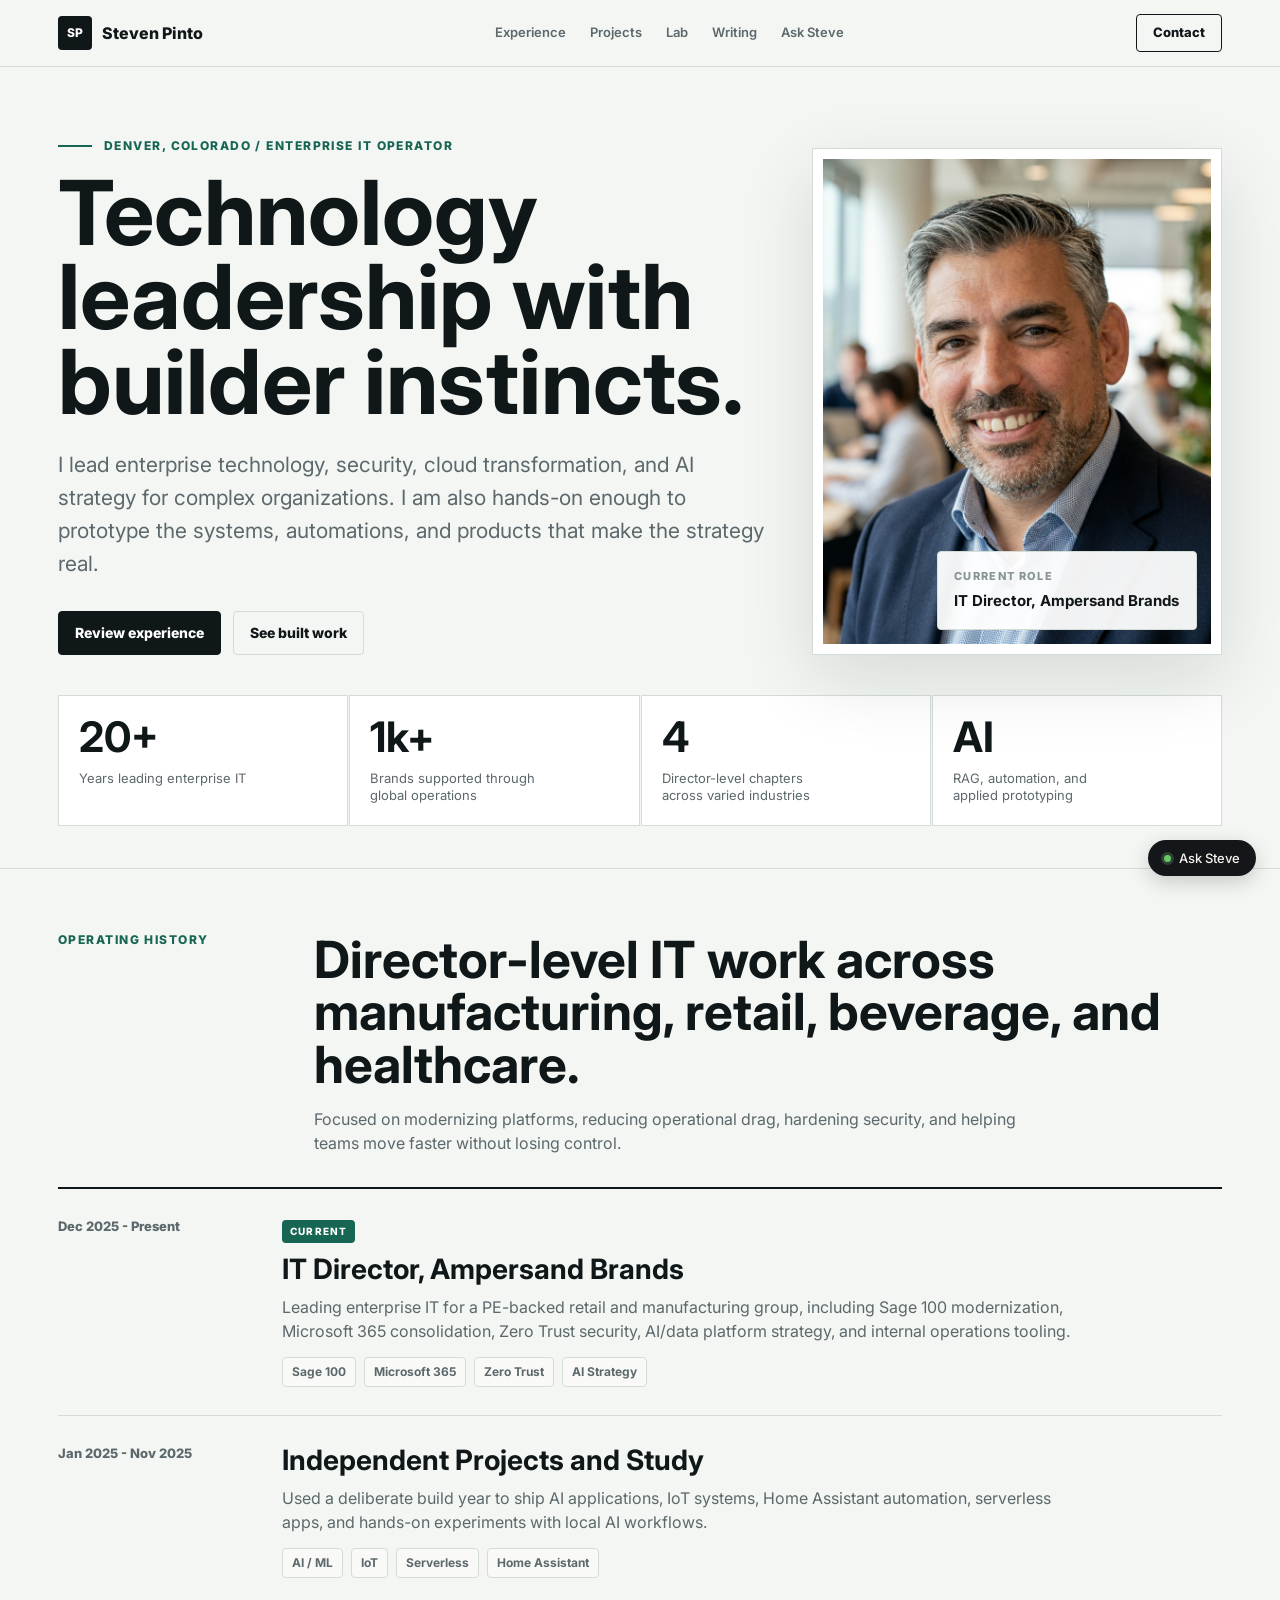
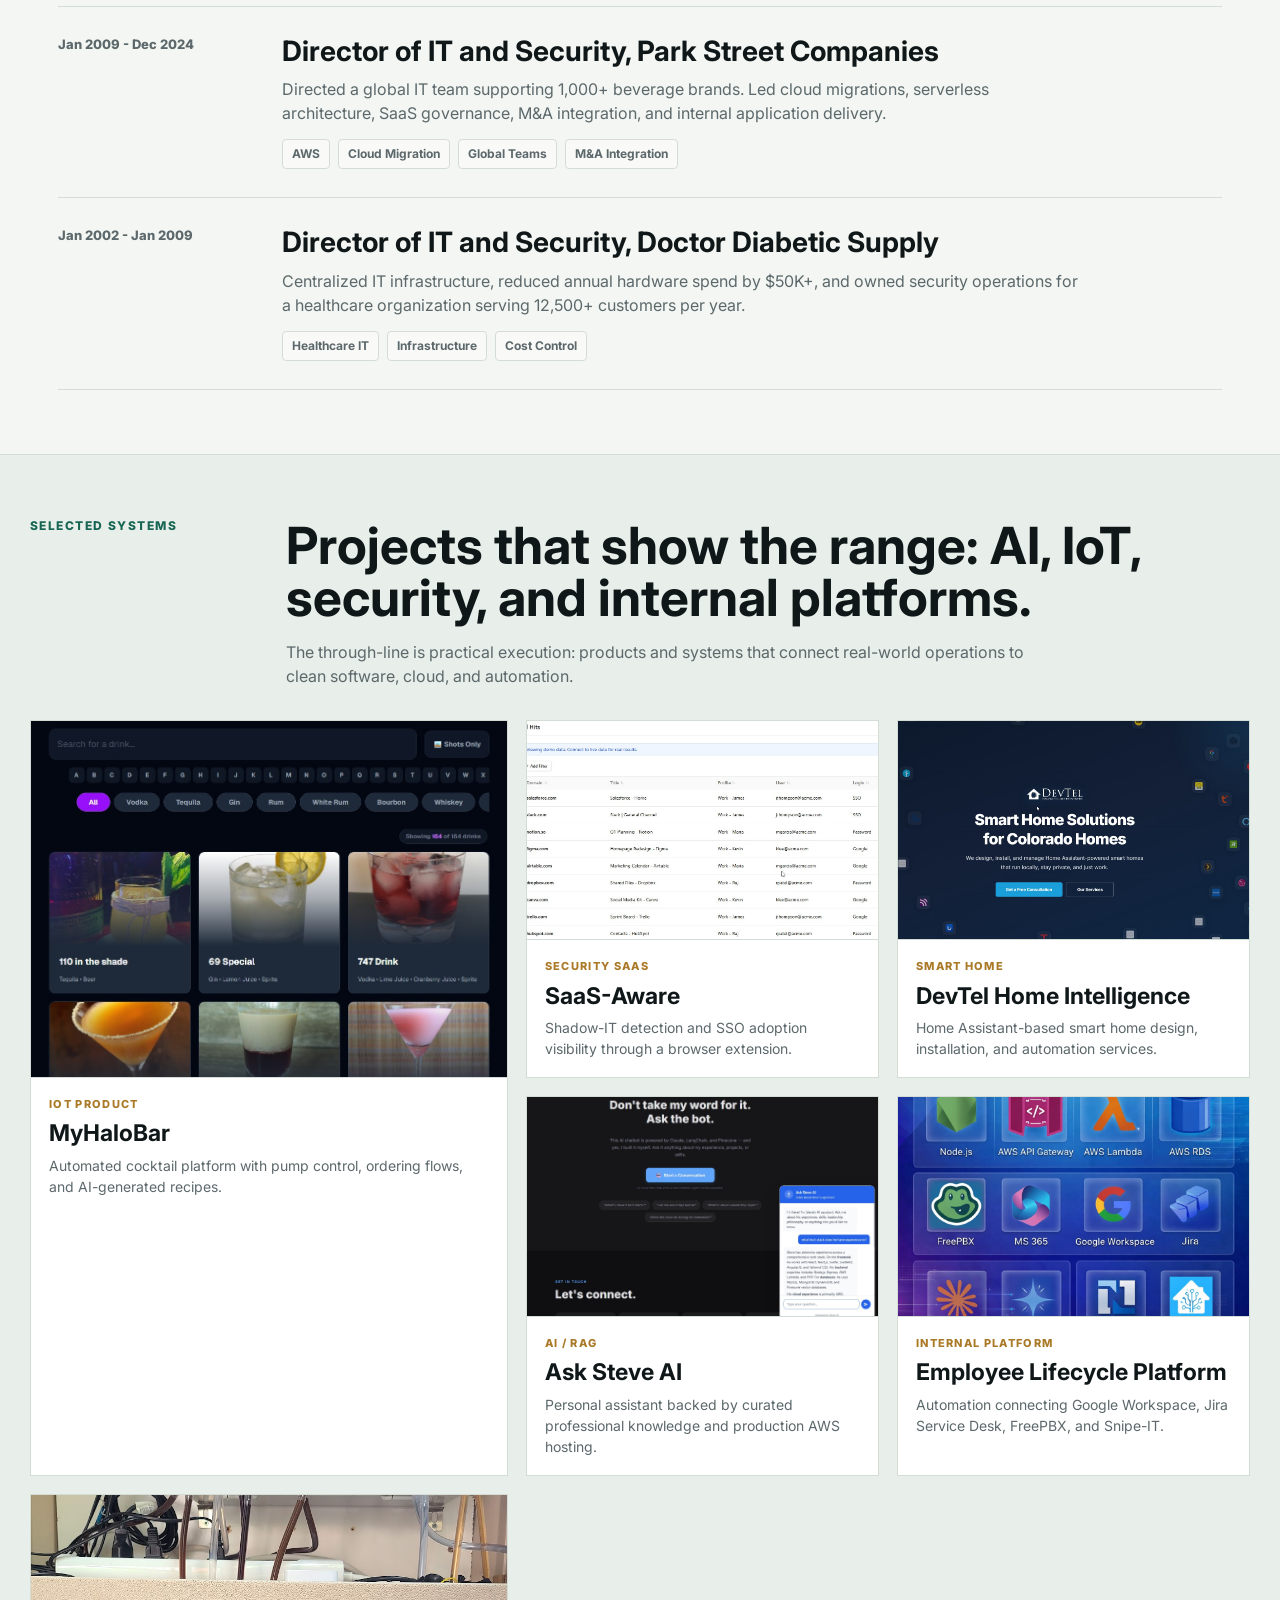
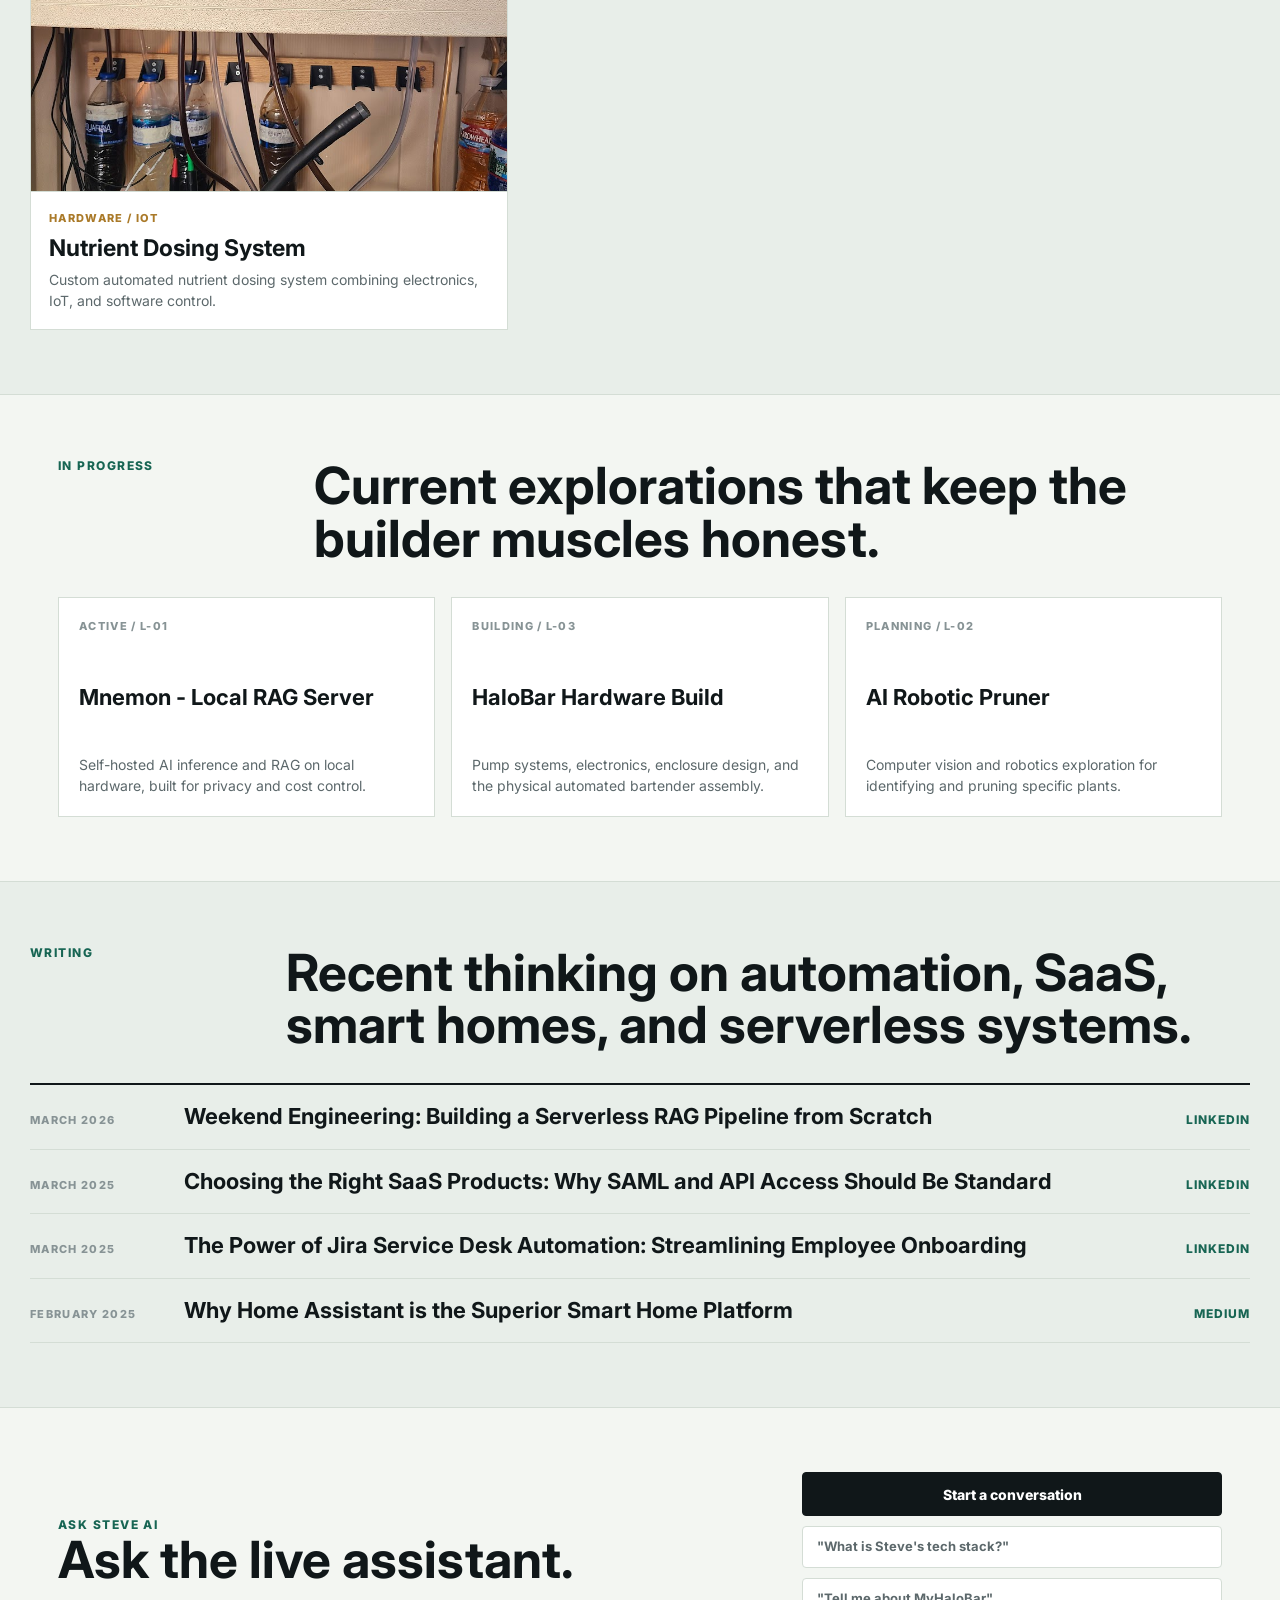
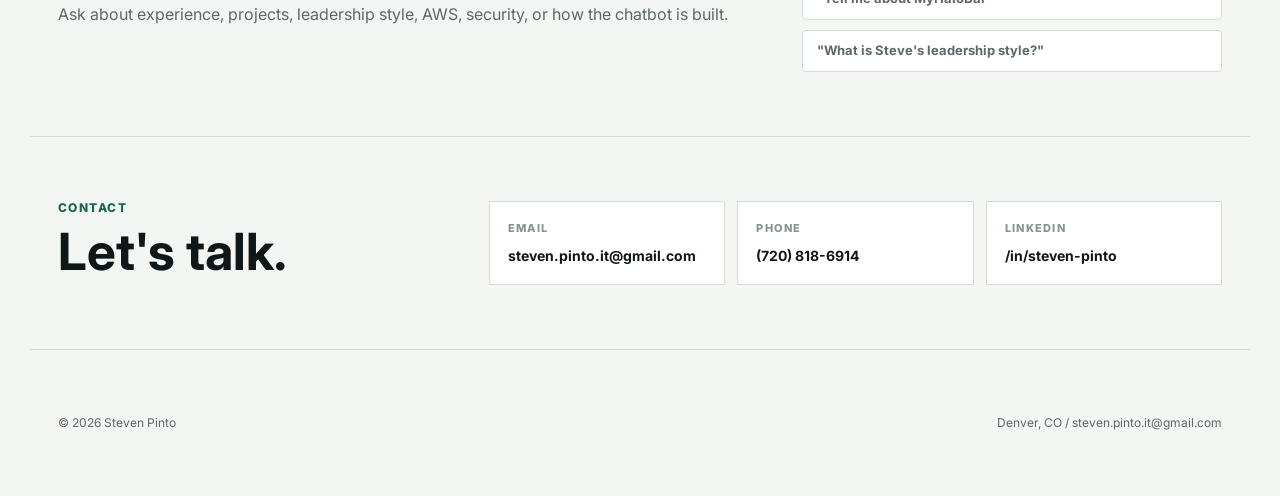
==== commit 13bcb344: "Deploy executive homepage design" ====
--- a/index.html
+++ b/index.html
@@ -3,23 +3,21 @@
 <head>
   <meta charset="UTF-8">
   <meta name="viewport" content="width=device-width, initial-scale=1.0">
-  <title>Steven Pinto — IT Director</title>
-  <meta name="description" content="Steven Pinto is an IT Director with 20+ years leading enterprise technology, cloud, security, and digital transformation.">
+  <title>Steven Pinto - IT Director</title>
+  <meta name="description" content="Steven Pinto is an IT Director with 20+ years leading enterprise technology, cloud, security, AI, and digital transformation.">
   <link rel="icon" type="image/x-icon" href="/favicon.ico">
   <link rel="canonical" href="https://stevenpinto.com/">
 
-  <!-- Open Graph -->
   <meta property="og:type" content="website">
   <meta property="og:url" content="https://stevenpinto.com/">
-  <meta property="og:title" content="Steven Pinto — IT Director">
-  <meta property="og:description" content="IT Director with 20+ years leading enterprise technology, cloud, security, and digital transformation.">
+  <meta property="og:title" content="Steven Pinto - IT Director">
+  <meta property="og:description" content="Technology leadership with builder instincts. Enterprise IT, security, cloud, AI, and digital transformation.">
   <meta property="og:image" content="https://stevenpinto.com/images/steve.jpg">
   <meta name="twitter:card" content="summary_large_image">
-  <meta name="twitter:title" content="Steven Pinto — IT Director">
-  <meta name="twitter:description" content="IT Director with 20+ years leading enterprise technology, cloud, security, and digital transformation.">
+  <meta name="twitter:title" content="Steven Pinto - IT Director">
+  <meta name="twitter:description" content="Technology leadership with builder instincts. Enterprise IT, security, cloud, AI, and digital transformation.">
   <meta name="twitter:image" content="https://stevenpinto.com/images/steve.jpg">
 
-  <!-- JSON-LD Structured Data -->
   <script type="application/ld+json">
   {
     "@context": "https://schema.org",
@@ -38,12 +36,11 @@
   }
   </script>
 
-  <link rel="stylesheet" href="css/style.css">
   <link rel="preconnect" href="https://fonts.googleapis.com">
   <link rel="preconnect" href="https://fonts.gstatic.com" crossorigin>
-  <link href="https://fonts.googleapis.com/css2?family=Fraunces:opsz,wght@9..144,400;9..144,500;9..144,600&family=Inter:wght@400;500;600;700&display=swap" rel="stylesheet">
-
-  <!-- Google Analytics 4 -->
+  <link href="https://fonts.googleapis.com/css2?family=Inter:wght@400;500;600;700;800&display=swap" rel="stylesheet">
+  <link rel="stylesheet" href="css/executive.css">
+
   <script async src="https://www.googletagmanager.com/gtag/js?id=G-3H5ZRCRHN2"></script>
   <script>
     window.dataLayer = window.dataLayer || [];
@@ -52,7 +49,6 @@
     gtag('config', 'G-3H5ZRCRHN2');
   </script>
 
-  <!-- Microsoft Clarity -->
   <script>
     (function(c,l,a,r,i,t,y){
       c[a]=c[a]||function(){(c[a].q=c[a].q||[]).push(arguments)};
@@ -62,367 +58,196 @@
   </script>
 </head>
 <body>
-
-  <nav class="nav" id="nav">
-    <div class="nav-inner">
-      <a href="#top" class="nav-brand">Steven <b>Pinto</b></a>
+  <header class="site-header">
+    <nav class="nav-shell" aria-label="Primary navigation">
+      <a class="brand" href="#top" aria-label="Steven Pinto home">
+        <span class="brand-mark">SP</span>
+        <span>Steven Pinto</span>
+      </a>
+      <button class="nav-toggle" id="navToggle" aria-label="Open menu" aria-expanded="false">
+        <span></span>
+        <span></span>
+        <span></span>
+      </button>
       <div class="nav-links" id="navLinks">
         <a href="#experience">Experience</a>
         <a href="#projects">Projects</a>
         <a href="#lab">Lab</a>
         <a href="#writing">Writing</a>
         <a href="#asksteve">Ask Steve</a>
-        <a href="#contact">Contact</a>
-      </div>
-      <div class="nav-right">
-        <button class="nav-theme-btn" id="theme-toggle">Dark</button>
-        <a class="nav-cta" href="mailto:steven.pinto.it@gmail.com">Get in touch</a>
-      </div>
-    </div>
-  </nav>
+      </div>
+      <a class="nav-action" href="mailto:steven.pinto.it@gmail.com">Contact</a>
+    </nav>
+  </header>
 
   <main id="top">
-
-    <!-- Hero -->
     <section class="hero">
-      <div class="container">
-        <div class="hero__grid">
-          <div>
-            <div class="hero__eyebrow">Denver, Colorado &middot; Available for opportunities</div>
-            <h1 class="hero__name">Steven<br>Pinto.</h1>
-            <p class="hero__role">IT Director leading enterprise <em>technology, security &amp; transformation.</em></p>
-            <p class="hero__lede">
-              Twenty years running enterprise IT across PE-backed manufacturing, healthcare,
-              and global beverage operations. I lead teams, own the strategy, and still ship
-              code when it matters.
-            </p>
-            <div class="hero__cta">
-              <a class="btn btn--primary" href="#experience">View experience <span class="arr">&rarr;</span></a>
-              <a class="btn btn--ghost" href="#contact">Get in touch</a>
-            </div>
-          </div>
-          <aside>
-            <div class="hero__portrait">
-              <img src="images/steve.jpg" alt="Steven Pinto">
-            </div>
-            <div class="hero__cap">
-              <span>Steven Pinto</span>
-              <span>2026</span>
-            </div>
-          </aside>
+      <div class="hero-grid">
+        <div class="hero-copy">
+          <p class="eyebrow">Denver, Colorado / Enterprise IT Operator</p>
+          <h1>Technology leadership with builder instincts.</h1>
+          <p class="hero-lede">
+            I lead enterprise technology, security, cloud transformation, and AI strategy for complex organizations.
+            I am also hands-on enough to prototype the systems, automations, and products that make the strategy real.
+          </p>
+          <div class="hero-actions">
+            <a class="button button-primary" href="#experience">Review experience</a>
+            <a class="button button-secondary" href="#projects">See built work</a>
+          </div>
         </div>
-      </div>
-    </section>
-
-    <!-- Stats -->
-    <section class="stats">
-      <div class="container">
-        <div class="stats__grid">
-          <div>
-            <div class="stat__k">20+</div>
-            <div class="stat__v">Years leading enterprise IT</div>
-          </div>
-          <div>
-            <div class="stat__k">1,000+</div>
-            <div class="stat__v">Brands whose IT ran through my team</div>
-          </div>
-          <div>
-            <div class="stat__k">7</div>
-            <div class="stat__v">Industries, from healthcare to beverage</div>
-          </div>
-          <div>
-            <div class="stat__k">3</div>
-            <div class="stat__v">Director-level roles, each one built from scratch</div>
-          </div>
+        <aside class="hero-panel" aria-label="Steven Pinto profile">
+          <img src="images/steve.jpg" alt="Steven Pinto">
+          <div class="profile-card">
+            <span>Current Role</span>
+            <strong>IT Director, Ampersand Brands</strong>
+          </div>
+        </aside>
+      </div>
+      <div class="metric-strip" aria-label="Career highlights">
+        <div class="metric"><strong>20+</strong><span>Years leading enterprise IT</span></div>
+        <div class="metric"><strong>1k+</strong><span>Brands supported through global operations</span></div>
+        <div class="metric"><strong>4</strong><span>Director-level chapters across varied industries</span></div>
+        <div class="metric"><strong>AI</strong><span>RAG, automation, and applied prototyping</span></div>
+      </div>
+    </section>
+
+    <section class="section" id="experience">
+      <div class="section-head">
+        <p class="section-label">Operating History</p>
+        <div>
+          <h2>Director-level IT work across manufacturing, retail, beverage, and healthcare.</h2>
+          <p>Focused on modernizing platforms, reducing operational drag, hardening security, and helping teams move faster without losing control.</p>
         </div>
       </div>
-    </section>
-
-    <!-- Experience -->
-    <section class="section" id="experience">
-      <div class="container">
-        <header class="section__head">
-          <div class="section__label">Experience</div>
-          <div>
-            <h2 class="section__title">A career spent <em>leading</em> and <em>building.</em></h2>
-            <p class="section__sub">Four director-level postings across healthcare, beverage, and manufacturing. Plus a deliberate 2025 sabbatical to actually go build things.</p>
-          </div>
-        </header>
-        <div class="exp">
-
-          <div class="exp__row">
-            <div class="exp__when">
-              Dec 2025 &mdash; Present
-              <div class="exp__state">Current</div>
-            </div>
-            <div>
-              <h3 class="exp__title">IT Director</h3>
-              <p class="exp__org">Ampersand Brands <span>&middot; Hammond's Candies, Lolli &amp; Pops</span></p>
-              <p class="exp__body">Leading enterprise IT across a PE-backed retail and manufacturing organization. Driving ERP transformation to NetSuite, Microsoft 365 tenant consolidation, Zero Trust security, and AI/data platform strategy.</p>
-              <div class="exp__tags">
-                <span>NetSuite</span><span>Microsoft 365</span><span>Zero Trust</span><span>AI Strategy</span>
-              </div>
-            </div>
-          </div>
-
-          <div class="exp__row">
-            <div class="exp__when">Jan 2025 &mdash; Nov 2025</div>
-            <div>
-              <h3 class="exp__title">Independent projects &amp; study</h3>
-              <p class="exp__org">Sabbatical <span>&middot; Applied AI, IoT, and serverless</span></p>
-              <p class="exp__body">After 15 years in a director chair, I took a year to actually build. Shipped an IoT cocktail platform, automated my home on Home Assistant, built and deployed AI applications, and trained small models.</p>
-              <div class="exp__tags">
-                <span>AI / ML</span><span>IoT</span><span>Serverless</span><span>Home Assistant</span>
-              </div>
-            </div>
-          </div>
-
-          <div class="exp__row">
-            <div class="exp__when">Jan 2009 &mdash; Dec 2024</div>
-            <div>
-              <h3 class="exp__title">Director of IT &amp; Security</h3>
-              <p class="exp__org">Park Street Companies <span>&middot; Back-office services for 1,000+ beverage brands</span></p>
-              <p class="exp__body">Directed a global IT team across U.S. and E.U. operations supporting 1,000+ alcoholic beverage brands. Led cloud migrations, built serverless architecture, stood up Zero Trust security, handled M&amp;A IT integration, and shipped internal applications across 15 years of growth.</p>
-              <div class="exp__tags">
-                <span>AWS</span><span>Cloud Migration</span><span>Global Teams</span><span>M&amp;A Integration</span>
-              </div>
-            </div>
-          </div>
-
-          <div class="exp__row">
-            <div class="exp__when">Jan 2002 &mdash; Jan 2009</div>
-            <div>
-              <h3 class="exp__title">Director of IT &amp; Security</h3>
-              <p class="exp__org">Doctor Diabetic Supply <span>&middot; Healthcare / direct-to-consumer</span></p>
-              <p class="exp__body">Centralized IT infrastructure, reduced hardware spend by $50K+ annually, and owned IT security for a healthcare organization serving 12,500+ customers per year.</p>
-              <div class="exp__tags">
-                <span>Healthcare IT</span><span>Cost Optimization</span><span>Infrastructure</span>
-              </div>
-            </div>
-          </div>
-
+      <div class="timeline">
+        <article class="timeline-row">
+          <time>Dec 2025 - Present</time>
+          <div>
+            <span class="status">Current</span>
+            <h3>IT Director, Ampersand Brands</h3>
+            <p>Leading enterprise IT for a PE-backed retail and manufacturing group, including Sage 100 modernization, Microsoft 365 consolidation, Zero Trust security, AI/data platform strategy, and internal operations tooling.</p>
+            <div class="tags"><span>Sage 100</span><span>Microsoft 365</span><span>Zero Trust</span><span>AI Strategy</span></div>
+          </div>
+        </article>
+        <article class="timeline-row">
+          <time>Jan 2025 - Nov 2025</time>
+          <div>
+            <h3>Independent Projects and Study</h3>
+            <p>Used a deliberate build year to ship AI applications, IoT systems, Home Assistant automation, serverless apps, and hands-on experiments with local AI workflows.</p>
+            <div class="tags"><span>AI / ML</span><span>IoT</span><span>Serverless</span><span>Home Assistant</span></div>
+          </div>
+        </article>
+        <article class="timeline-row">
+          <time>Jan 2009 - Dec 2024</time>
+          <div>
+            <h3>Director of IT and Security, Park Street Companies</h3>
+            <p>Directed a global IT team supporting 1,000+ beverage brands. Led cloud migrations, serverless architecture, SaaS governance, M&amp;A integration, and internal application delivery.</p>
+            <div class="tags"><span>AWS</span><span>Cloud Migration</span><span>Global Teams</span><span>M&amp;A Integration</span></div>
+          </div>
+        </article>
+        <article class="timeline-row">
+          <time>Jan 2002 - Jan 2009</time>
+          <div>
+            <h3>Director of IT and Security, Doctor Diabetic Supply</h3>
+            <p>Centralized IT infrastructure, reduced annual hardware spend by $50K+, and owned security operations for a healthcare organization serving 12,500+ customers per year.</p>
+            <div class="tags"><span>Healthcare IT</span><span>Infrastructure</span><span>Cost Control</span></div>
+          </div>
+        </article>
+      </div>
+    </section>
+
+    <section class="section section-alt" id="projects">
+      <div class="section-head">
+        <p class="section-label">Selected Systems</p>
+        <div>
+          <h2>Projects that show the range: AI, IoT, security, and internal platforms.</h2>
+          <p>The through-line is practical execution: products and systems that connect real-world operations to clean software, cloud, and automation.</p>
         </div>
       </div>
-    </section>
-
-    <!-- Projects -->
-    <section class="section" id="projects">
-      <div class="container">
-        <header class="section__head">
-          <div class="section__label">Selected Projects</div>
-          <div>
-            <h2 class="section__title">Beyond leadership, I <em>build.</em></h2>
-            <p class="section__sub">Things I've built outside the day job: products, platforms, and a few internal tools. My take is that IT leaders who stop building lose the ability to judge what's actually hard.</p>
-          </div>
-        </header>
-        <div class="projects__grid">
-
-          <a class="proj" href="https://myhalobar.com" target="_blank" rel="noopener">
-            <div class="proj__img"><img src="images/myhalobar.jpg" alt="MyHaloBar" loading="lazy"></div>
-            <div class="proj__kind">IoT &middot; Consumer</div>
-            <h3 class="proj__name">MyHaloBar</h3>
-            <p class="proj__desc">An IoT-powered automated cocktail platform with AI-generated recipes, hardware pump control, and real-time ordering.</p>
-            <span class="proj__link">Visit site &rarr;</span>
-          </a>
-
-          <a class="proj" href="https://saas-aware.com/" target="_blank" rel="noopener">
-            <div class="proj__img"><img src="images/saas-aware.jpg" alt="SaaS-Aware" loading="lazy"></div>
-            <div class="proj__kind">SaaS &middot; Security</div>
-            <h3 class="proj__name">SaaS-Aware</h3>
-            <p class="proj__desc">A shadow-IT detection platform with a Chrome extension. Tracks unauthorized SaaS usage and enforces SSO adoption.</p>
-            <span class="proj__link">Visit site &rarr;</span>
-          </a>
-
-          <a class="proj" href="https://www.devtel.com" target="_blank" rel="noopener">
-            <div class="proj__img"><img src="images/devtel.jpg" alt="DevTel Home Intelligence" loading="lazy"></div>
-            <div class="proj__kind">Services &middot; Smart Home</div>
-            <h3 class="proj__name">DevTel Home Intelligence</h3>
-            <p class="proj__desc">Smart home design, installation, and automation services built on Home Assistant: lighting, security, and whole-home control.</p>
-            <span class="proj__link">Visit site &rarr;</span>
-          </a>
-
-          <a class="proj" href="#ask">
-            <div class="proj__img"><img src="images/asksteve.jpg" alt="Ask Steve AI" loading="lazy"></div>
-            <div class="proj__kind">AI &middot; RAG</div>
-            <h3 class="proj__name">Ask Steve AI</h3>
-            <p class="proj__desc">The assistant in the corner of this site. Dual-agent RAG architecture built on Claude, LangChain, and Pinecone.</p>
-            <span class="proj__link">Try it &darr;</span>
-          </a>
-
-          <div class="proj">
-            <div class="proj__img"><img src="images/integrations.jpg" alt="Employee Lifecycle Platform" loading="lazy"></div>
-            <div class="proj__kind">Internal Platform</div>
-            <h3 class="proj__name">Employee Lifecycle Platform</h3>
-            <p class="proj__desc">Integration platform connecting Google Workspace, Jira Service Desk, FreePBX, and Snipe-IT for automated onboarding and offboarding.</p>
-          </div>
-
-          <a class="proj" href="https://photos.app.goo.gl/VBtYuYaXAKWdeMQP6" target="_blank" rel="noopener">
-            <div class="proj__img"><img src="images/nutrient-dosing.jpg" alt="Nutrient Dosing System" loading="lazy"></div>
-            <div class="proj__kind">Hardware &middot; IoT</div>
-            <h3 class="proj__name">Nutrient Dosing System</h3>
-            <p class="proj__desc">A custom-built automated nutrient dosing system combining electronics, IoT hardware, and software control.</p>
-            <span class="proj__link">View photos &rarr;</span>
-          </a>
-
-        </div>
-      </div>
-    </section>
-
-    <!-- Lab -->
+      <div class="project-grid">
+        <a class="project-card project-featured" href="https://myhalobar.com" target="_blank" rel="noopener">
+          <img src="images/myhalobar.jpg" alt="MyHaloBar">
+          <div><span>IoT Product</span><h3>MyHaloBar</h3><p>Automated cocktail platform with pump control, ordering flows, and AI-generated recipes.</p></div>
+        </a>
+        <a class="project-card" href="https://saas-aware.com/" target="_blank" rel="noopener">
+          <img src="images/saas-aware.jpg" alt="SaaS-Aware">
+          <div><span>Security SaaS</span><h3>SaaS-Aware</h3><p>Shadow-IT detection and SSO adoption visibility through a browser extension.</p></div>
+        </a>
+        <a class="project-card" href="https://www.devtel.com" target="_blank" rel="noopener">
+          <img src="images/devtel.jpg" alt="DevTel Home Intelligence">
+          <div><span>Smart Home</span><h3>DevTel Home Intelligence</h3><p>Home Assistant-based smart home design, installation, and automation services.</p></div>
+        </a>
+        <a class="project-card" href="#asksteve">
+          <img src="images/asksteve.jpg" alt="Ask Steve AI">
+          <div><span>AI / RAG</span><h3>Ask Steve AI</h3><p>Personal assistant backed by curated professional knowledge and production AWS hosting.</p></div>
+        </a>
+        <article class="project-card">
+          <img src="images/integrations.jpg" alt="Employee Lifecycle Platform">
+          <div><span>Internal Platform</span><h3>Employee Lifecycle Platform</h3><p>Automation connecting Google Workspace, Jira Service Desk, FreePBX, and Snipe-IT.</p></div>
+        </article>
+        <a class="project-card" href="https://photos.app.goo.gl/VBtYuYaXAKWdeMQP6" target="_blank" rel="noopener">
+          <img src="images/nutrient-dosing.jpg" alt="Nutrient Dosing System">
+          <div><span>Hardware / IoT</span><h3>Nutrient Dosing System</h3><p>Custom automated nutrient dosing system combining electronics, IoT, and software control.</p></div>
+        </a>
+      </div>
+    </section>
+
     <section class="section" id="lab">
-      <div class="container">
-        <header class="section__head">
-          <div class="section__label">In Progress</div>
-          <div>
-            <h2 class="section__title">What I'm exploring <em>right now.</em></h2>
-          </div>
-        </header>
-        <div class="lab__grid">
-
-          <a class="lab__item" href="lab/knowledge-base/index.html">
-            <div class="lab__top">
-              <span class="lab__status is-active">Active</span>
-              <span class="lab__id">L-01</span>
-            </div>
-            <div class="lab__name">Mnemon &mdash; Local RAG Server</div>
-            <div class="lab__desc">A self-hosted AI inference and RAG server running entirely on local hardware. No API costs, no data leaving the network.</div>
-            <span class="lab__link">Read more &rarr;</span>
-          </a>
-
-          <a class="lab__item" href="lab/halobar-hardware/index.html">
-            <div class="lab__top">
-              <span class="lab__status">Building</span>
-              <span class="lab__id">L-03</span>
-            </div>
-            <div class="lab__name">HaloBar Hardware Build</div>
-            <div class="lab__desc">The physical build of the automated bartender: pump systems, electronics, enclosure design, and the actual assembly.</div>
-            <span class="lab__link">Read more &rarr;</span>
-          </a>
-
-          <a class="lab__item" href="lab/robotic-pruner/index.html">
-            <div class="lab__top">
-              <span class="lab__status">Planning</span>
-              <span class="lab__id">L-02</span>
-            </div>
-            <div class="lab__name">AI Robotic Pruner</div>
-            <div class="lab__desc">An AI-powered robotic arm with scissors that identifies and prunes specific plants using computer vision.</div>
-            <span class="lab__link">Read more &rarr;</span>
-          </a>
-
-        </div>
-      </div>
-    </section>
-
-    <!-- Writing -->
-    <section class="section" id="writing">
-      <div class="container">
-        <header class="section__head">
-          <div class="section__label">Writing</div>
-          <div>
-            <h2 class="section__title">Recent <em>articles.</em></h2>
-          </div>
-        </header>
-        <div class="writing">
-          <a href="https://www.linkedin.com/pulse/weekend-engineering-building-serverless-rag-pipeline-from-pinto-0jtsc" target="_blank" rel="noopener">
-            <span class="w-date">March 2026</span>
-            <span class="w-title">Weekend Engineering: Building a Serverless RAG Pipeline from Scratch</span>
-            <span class="w-src">LinkedIn &rarr;</span>
-          </a>
-          <a href="https://www.linkedin.com/pulse/choosing-right-saas-products-why-saml-api-access-should-steven-pinto-qby1c/" target="_blank" rel="noopener">
-            <span class="w-date">March 2025</span>
-            <span class="w-title">Choosing the Right SaaS Products: Why SAML and API Access Should Be Standard</span>
-            <span class="w-src">LinkedIn &rarr;</span>
-          </a>
-          <a href="https://www.linkedin.com/pulse/power-jira-service-desk-automation-streamlining-employee-steven-pinto-ityzc" target="_blank" rel="noopener">
-            <span class="w-date">March 2025</span>
-            <span class="w-title">The Power of Jira Service Desk Automation: Streamlining Employee Onboarding</span>
-            <span class="w-src">LinkedIn &rarr;</span>
-          </a>
-          <a href="https://medium.com/@steven.pinto/why-home-assistant-is-the-superior-smart-home-platform-0eea779797b2" target="_blank" rel="noopener">
-            <span class="w-date">February 2025</span>
-            <span class="w-title">Why Home Assistant is the Superior Smart Home Platform</span>
-            <span class="w-src">Medium &rarr;</span>
-          </a>
-          <a href="https://www.linkedin.com/pulse/why-hosting-sveltekit-web-app-aws-serverless-smart-move-steven-pinto-vp3lf/" target="_blank" rel="noopener">
-            <span class="w-date">February 2025</span>
-            <span class="w-title">Why Hosting a SvelteKit Web App on AWS with Serverless is a Smart Move</span>
-            <span class="w-src">LinkedIn &rarr;</span>
-          </a>
-        </div>
-      </div>
-    </section>
-
-    <!-- Ask Steve AI -->
-    <section class="section" id="asksteve">
-      <div class="container">
-        <header class="section__head">
-          <div class="section__label">Ask Steve AI</div>
-          <div>
-            <h2 class="section__title">Don't take my word for it. <em>Ask the bot.</em></h2>
-            <p class="section__sub">A generative AI chatbot trained on my background, built on Claude, LangChain, and Pinecone. Ask it anything about my experience, projects, or leadership style.</p>
-          </div>
-        </header>
-        <div>
-          <button class="btn btn--primary" id="openChatbot">Start a conversation &rarr;</button>
-          <div class="asksteve-chips">
-            <span class="asksteve-chip">"What's Steve's tech stack?"</span>
-            <span class="asksteve-chip">"Tell me about MyHaloBar"</span>
-            <span class="asksteve-chip">"What's Steve's leadership style?"</span>
-            <span class="asksteve-chip">"What did Steve build during his sabbatical?"</span>
-          </div>
-        </div>
-      </div>
-    </section>
-
-    <!-- Contact -->
-    <section class="section section--noborder" id="contact">
-      <div class="container">
-        <h2 class="contact__big">Let's <em>talk.</em></h2>
-        <p class="contact__lead">Currently IT Director at Ampersand Brands, and open to conversations about senior IT leadership roles. The fastest way to reach me is email.</p>
-        <div class="contact__grid">
-          <a class="contact__item" href="mailto:steven.pinto.it@gmail.com">
-            <span class="contact__k">Email</span>
-            <span class="contact__v">steven.pinto.it@gmail.com</span>
-          </a>
-          <a class="contact__item" href="tel:+17208186914">
-            <span class="contact__k">Phone</span>
-            <span class="contact__v">(720) 818-6914</span>
-          </a>
-          <a class="contact__item" href="https://www.linkedin.com/in/steven-pinto-3714985" target="_blank" rel="noopener">
-            <span class="contact__k">LinkedIn</span>
-            <span class="contact__v">/in/steven-pinto</span>
-          </a>
-          <a class="contact__item" href="https://x.com/StevenPinto11" target="_blank" rel="noopener">
-            <span class="contact__k">X / Twitter</span>
-            <span class="contact__v">@StevenPinto11</span>
-          </a>
-          <a class="contact__item" href="https://www.instagram.com/plumpyfool/" target="_blank" rel="noopener">
-            <span class="contact__k">Instagram</span>
-            <span class="contact__v">@plumpyfool</span>
-          </a>
-          <a class="contact__item" href="https://www.facebook.com/steven.pinto.71" target="_blank" rel="noopener">
-            <span class="contact__k">Facebook</span>
-            <span class="contact__v">steven.pinto.71</span>
-          </a>
-        </div>
-      </div>
-    </section>
-
+      <div class="section-head">
+        <p class="section-label">In Progress</p>
+        <div><h2>Current explorations that keep the builder muscles honest.</h2></div>
+      </div>
+      <div class="lab-grid">
+        <a class="lab-item" href="lab/knowledge-base/index.html"><span>Active / L-01</span><h3>Mnemon - Local RAG Server</h3><p>Self-hosted AI inference and RAG on local hardware, built for privacy and cost control.</p></a>
+        <a class="lab-item" href="lab/halobar-hardware/index.html"><span>Building / L-03</span><h3>HaloBar Hardware Build</h3><p>Pump systems, electronics, enclosure design, and the physical automated bartender assembly.</p></a>
+        <a class="lab-item" href="lab/robotic-pruner/index.html"><span>Planning / L-02</span><h3>AI Robotic Pruner</h3><p>Computer vision and robotics exploration for identifying and pruning specific plants.</p></a>
+      </div>
+    </section>
+
+    <section class="section section-alt" id="writing">
+      <div class="section-head">
+        <p class="section-label">Writing</p>
+        <div><h2>Recent thinking on automation, SaaS, smart homes, and serverless systems.</h2></div>
+      </div>
+      <div class="writing-list">
+        <a href="https://www.linkedin.com/pulse/weekend-engineering-building-serverless-rag-pipeline-from-pinto-0jtsc" target="_blank" rel="noopener"><span>March 2026</span><strong>Weekend Engineering: Building a Serverless RAG Pipeline from Scratch</strong><em>LinkedIn</em></a>
+        <a href="https://www.linkedin.com/pulse/choosing-right-saas-products-why-saml-api-access-should-steven-pinto-qby1c/" target="_blank" rel="noopener"><span>March 2025</span><strong>Choosing the Right SaaS Products: Why SAML and API Access Should Be Standard</strong><em>LinkedIn</em></a>
+        <a href="https://www.linkedin.com/pulse/power-jira-service-desk-automation-streamlining-employee-steven-pinto-ityzc" target="_blank" rel="noopener"><span>March 2025</span><strong>The Power of Jira Service Desk Automation: Streamlining Employee Onboarding</strong><em>LinkedIn</em></a>
+        <a href="https://medium.com/@steven.pinto/why-home-assistant-is-the-superior-smart-home-platform-0eea779797b2" target="_blank" rel="noopener"><span>February 2025</span><strong>Why Home Assistant is the Superior Smart Home Platform</strong><em>Medium</em></a>
+      </div>
+    </section>
+
+    <section class="ask-section" id="asksteve">
+      <div>
+        <p class="section-label">Ask Steve AI</p>
+        <h2>Ask the live assistant.</h2>
+        <p>Ask about experience, projects, leadership style, AWS, security, or how the chatbot is built.</p>
+      </div>
+      <div class="ask-actions">
+        <button class="button button-primary" id="openChatbot">Start a conversation</button>
+        <button class="prompt-chip" data-open-chat>"What is Steve's tech stack?"</button>
+        <button class="prompt-chip" data-open-chat>"Tell me about MyHaloBar"</button>
+        <button class="prompt-chip" data-open-chat>"What is Steve's leadership style?"</button>
+      </div>
+    </section>
+
+    <section class="contact-section" id="contact">
+      <div><p class="section-label">Contact</p><h2>Let's talk.</h2></div>
+      <div class="contact-grid">
+        <a href="mailto:steven.pinto.it@gmail.com"><span>Email</span><strong>steven.pinto.it@gmail.com</strong></a>
+        <a href="tel:+17208186914"><span>Phone</span><strong>(720) 818-6914</strong></a>
+        <a href="https://www.linkedin.com/in/steven-pinto-3714985" target="_blank" rel="noopener"><span>LinkedIn</span><strong>/in/steven-pinto</strong></a>
+      </div>
+    </section>
   </main>
 
   <footer class="footer">
-    <div class="container">
-      <div class="footer__inner">
-        <span>&copy; 2026 Steven Pinto</span>
-        <span>Denver, CO &middot; steven.pinto.it@gmail.com</span>
-      </div>
-    </div>
+    <span>&copy; 2026 Steven Pinto</span>
+    <span>Denver, CO / steven.pinto.it@gmail.com</span>
   </footer>
 
-  <!-- Ask Steve AI Widget -->
   <script src="js/steve-ai-widget.js"></script>
   <steve-ai-widget id="ask" mode="public" api-url="https://aqjiq7s2t8.execute-api.us-east-1.amazonaws.com"></steve-ai-widget>
-
-  <script src="js/main.js"></script>
+  <script src="js/executive.js"></script>
 </body>
 </html>
--- a/css/executive.css
+++ b/css/executive.css
@@ -0,0 +1,183 @@
+:root {
+  --bg: #f3f6f2;
+  --surface: #ffffff;
+  --surface-2: #e8eee9;
+  --ink: #101719;
+  --muted: #5c686b;
+  --soft: #879395;
+  --line: #d4ddd5;
+  --green: #176553;
+  --gold: #aa7a29;
+  --shadow: 0 24px 70px rgba(16, 23, 25, .12);
+  --max: 1220px;
+}
+
+* { box-sizing: border-box; }
+html { scroll-behavior: smooth; }
+body {
+  margin: 0;
+  font-family: Inter, -apple-system, BlinkMacSystemFont, "Segoe UI", sans-serif;
+  color: var(--ink);
+  background: var(--bg);
+  line-height: 1.5;
+  -webkit-font-smoothing: antialiased;
+}
+img { display: block; max-width: 100%; }
+a { color: inherit; text-decoration: none; }
+button { font: inherit; }
+
+.site-header {
+  position: sticky;
+  top: 0;
+  z-index: 20;
+  background: rgba(243, 246, 242, .92);
+  border-bottom: 1px solid var(--line);
+  backdrop-filter: blur(14px);
+}
+.nav-shell {
+  max-width: var(--max);
+  margin: 0 auto;
+  padding: 14px 28px;
+  display: grid;
+  grid-template-columns: auto 1fr auto;
+  gap: 26px;
+  align-items: center;
+}
+.brand { display: inline-flex; align-items: center; gap: 10px; font-weight: 800; letter-spacing: 0; }
+.brand-mark {
+  display: grid;
+  place-items: center;
+  width: 34px;
+  height: 34px;
+  border-radius: 4px;
+  background: var(--ink);
+  color: #fff;
+  font-size: 12px;
+}
+.nav-links { display: flex; justify-content: center; gap: 24px; color: var(--muted); font-size: 13px; font-weight: 600; }
+.nav-links a:hover { color: var(--ink); }
+.nav-action, .button {
+  min-height: 44px;
+  display: inline-flex;
+  align-items: center;
+  justify-content: center;
+  border-radius: 4px;
+  padding: 0 16px;
+  border: 1px solid var(--ink);
+  font-size: 14px;
+  font-weight: 800;
+  cursor: pointer;
+}
+.nav-action { min-height: 38px; font-size: 13px; }
+.nav-action:hover, .button-primary { background: var(--ink); color: #fff; }
+.button-primary:hover { background: var(--green); border-color: var(--green); }
+.button-secondary { background: transparent; border-color: var(--line); }
+.button-secondary:hover { border-color: var(--ink); background: var(--surface); }
+.nav-toggle { display: none; justify-self: end; width: 38px; height: 38px; border: 1px solid var(--line); border-radius: 4px; background: transparent; cursor: pointer; }
+.nav-toggle span { display: block; width: 18px; height: 2px; margin: 4px auto; background: var(--ink); }
+
+.hero { border-bottom: 1px solid var(--line); }
+.hero-grid {
+  max-width: var(--max);
+  margin: 0 auto;
+  padding: 62px 28px 40px;
+  display: grid;
+  grid-template-columns: minmax(0, 1.15fr) minmax(320px, 410px);
+  gap: 48px;
+  align-items: end;
+}
+.eyebrow, .section-label {
+  margin: 0;
+  color: var(--green);
+  font-size: 12px;
+  line-height: 1.2;
+  font-weight: 800;
+  letter-spacing: .12em;
+  text-transform: uppercase;
+}
+.eyebrow { display: inline-flex; align-items: center; gap: 12px; }
+.eyebrow::before { content: ""; width: 34px; height: 2px; background: var(--green); }
+h1, h2, h3, p { overflow-wrap: anywhere; }
+h1 { max-width: 900px; margin: 18px 0 0; font-size: clamp(46px, 7vw, 92px); line-height: .94; letter-spacing: 0; }
+.hero-lede { max-width: 730px; margin: 24px 0 0; color: var(--muted); font-size: clamp(17px, 2vw, 21px); line-height: 1.58; }
+.hero-actions { display: flex; flex-wrap: wrap; gap: 12px; margin-top: 30px; }
+.hero-panel { position: relative; padding: 10px; background: var(--surface); border: 1px solid var(--line); box-shadow: var(--shadow); }
+.hero-panel img { width: 100%; aspect-ratio: 4 / 5; object-fit: cover; }
+.profile-card { position: absolute; right: 24px; bottom: 24px; width: min(260px, calc(100% - 48px)); padding: 16px; background: rgba(255, 255, 255, .94); border: 1px solid var(--line); border-radius: 4px; }
+.profile-card span, .contact-grid span, .project-card span, .lab-item span, .writing-list span { display: block; color: var(--soft); font-size: 11px; font-weight: 800; letter-spacing: .12em; text-transform: uppercase; }
+.profile-card strong { display: block; margin-top: 6px; font-size: 15px; }
+.metric-strip { max-width: var(--max); margin: 0 auto; padding: 0 28px 42px; display: grid; grid-template-columns: repeat(4, 1fr); gap: 1px; }
+.metric { min-height: 118px; padding: 20px; background: var(--surface); border: 1px solid var(--line); }
+.metric strong { display: block; font-size: clamp(30px, 4vw, 42px); line-height: 1; }
+.metric span { display: block; max-width: 22ch; margin-top: 12px; color: var(--muted); font-size: 13px; line-height: 1.35; }
+
+.section, .ask-section, .contact-section, .footer { max-width: var(--max); margin: 0 auto; padding: 64px 28px; }
+.section-alt { max-width: none; border-top: 1px solid var(--line); border-bottom: 1px solid var(--line); background: var(--surface-2); }
+.section-alt > * { max-width: var(--max); margin-left: auto; margin-right: auto; }
+.section-head { display: grid; grid-template-columns: 220px 1fr; gap: 36px; align-items: start; margin-bottom: 32px; }
+h2 { margin: 0; max-width: 920px; font-size: clamp(30px, 4vw, 52px); line-height: 1.03; letter-spacing: 0; }
+.section-head p:not(.section-label), .ask-section p:not(.section-label) { max-width: 740px; margin: 16px 0 0; color: var(--muted); font-size: 16px; }
+.timeline { border-top: 2px solid var(--ink); }
+.timeline-row { display: grid; grid-template-columns: 190px 1fr; gap: 34px; padding: 28px 0; border-bottom: 1px solid var(--line); }
+.timeline-row time { color: var(--muted); font-size: 13px; font-weight: 800; }
+.timeline-row h3 { margin: 0; font-size: clamp(21px, 2.3vw, 28px); line-height: 1.15; }
+.timeline-row p { max-width: 800px; margin: 10px 0 0; color: var(--muted); }
+.status { display: inline-flex; margin-bottom: 10px; padding: 4px 8px; border-radius: 4px; background: var(--green); color: #fff; font-size: 10px; font-weight: 800; letter-spacing: .12em; text-transform: uppercase; }
+.tags { display: flex; flex-wrap: wrap; gap: 8px; margin-top: 14px; }
+.tags span { padding: 5px 9px; border: 1px solid var(--line); border-radius: 4px; color: var(--muted); background: rgba(255,255,255,.45); font-size: 12px; font-weight: 700; }
+
+.project-grid { max-width: var(--max); display: grid; grid-template-columns: 1.15fr .85fr .85fr; gap: 18px; }
+.project-card { display: flex; min-height: 100%; flex-direction: column; background: var(--surface); border: 1px solid var(--line); color: inherit; }
+.project-card:hover { border-color: var(--ink); }
+.project-card img { width: 100%; aspect-ratio: 16 / 10; object-fit: cover; border-bottom: 1px solid var(--line); }
+.project-featured { grid-row: span 2; }
+.project-featured img { aspect-ratio: 4 / 3; }
+.project-card div { padding: 18px; }
+.project-card span { color: var(--gold); }
+.project-card h3 { margin: 8px 0; font-size: 23px; line-height: 1.15; }
+.project-card p { margin: 0; color: var(--muted); font-size: 14px; }
+.lab-grid { display: grid; grid-template-columns: repeat(3, 1fr); gap: 16px; }
+.lab-item { min-height: 220px; padding: 20px; display: flex; flex-direction: column; justify-content: space-between; border: 1px solid var(--line); background: var(--surface); }
+.lab-item:hover { border-color: var(--ink); }
+.lab-item h3 { margin: 18px 0 10px; font-size: 22px; line-height: 1.15; }
+.lab-item p { margin: 0; color: var(--muted); font-size: 14px; }
+.writing-list { max-width: var(--max); border-top: 2px solid var(--ink); }
+.writing-list a { display: grid; grid-template-columns: 130px 1fr auto; gap: 24px; align-items: baseline; padding: 18px 0; border-bottom: 1px solid var(--line); }
+.writing-list strong { font-size: clamp(17px, 2vw, 22px); line-height: 1.25; }
+.writing-list em { color: var(--green); font-style: normal; font-size: 12px; font-weight: 800; letter-spacing: .08em; text-transform: uppercase; }
+.ask-section { display: grid; grid-template-columns: 1fr minmax(280px, 420px); gap: 36px; align-items: center; }
+.ask-actions { display: flex; flex-direction: column; gap: 10px; }
+.prompt-chip { min-height: 42px; padding: 0 14px; border: 1px solid var(--line); border-radius: 4px; background: var(--surface); color: var(--muted); text-align: left; font-size: 13px; font-weight: 700; cursor: pointer; }
+.prompt-chip:hover { border-color: var(--ink); color: var(--ink); }
+.contact-section { display: grid; grid-template-columns: .7fr 1.3fr; gap: 36px; border-top: 1px solid var(--line); }
+.contact-section h2 { margin-top: 10px; }
+.contact-grid { display: grid; grid-template-columns: repeat(3, 1fr); gap: 12px; }
+.contact-grid a { padding: 18px; border: 1px solid var(--line); background: var(--surface); }
+.contact-grid a:hover { border-color: var(--ink); }
+.contact-grid strong { display: block; margin-top: 8px; font-size: 14px; overflow-wrap: anywhere; }
+.footer { display: flex; justify-content: space-between; gap: 16px; border-top: 1px solid var(--line); color: var(--muted); font-size: 12px; }
+#experience, #projects, #lab, #writing, #asksteve, #contact { scroll-margin-top: 78px; }
+
+@media (max-width: 920px) {
+  .nav-shell { grid-template-columns: auto auto; }
+  .nav-toggle { display: block; }
+  .nav-links { display: none; grid-column: 1 / -1; justify-content: flex-start; flex-wrap: wrap; padding-top: 8px; }
+  .nav-links.is-open { display: flex; }
+  .nav-action { display: none; }
+  .hero-grid, .section-head, .ask-section, .contact-section { grid-template-columns: 1fr; }
+  .project-grid, .lab-grid, .contact-grid { grid-template-columns: 1fr 1fr; }
+  .project-featured { grid-row: auto; }
+  .metric-strip { grid-template-columns: repeat(2, 1fr); }
+}
+
+@media (max-width: 620px) {
+  .nav-shell, .hero-grid, .metric-strip, .section, .ask-section, .contact-section, .footer { padding-left: 18px; padding-right: 18px; }
+  h1 { font-size: clamp(42px, 14vw, 62px); }
+  .hero-grid { padding-top: 38px; }
+  .hero-panel { box-shadow: none; }
+  .profile-card { position: static; width: auto; margin-top: 10px; }
+  .timeline-row, .project-grid, .lab-grid, .contact-grid, .writing-list a { grid-template-columns: 1fr; }
+  .timeline-row { gap: 10px; }
+  .metric { min-height: 106px; padding: 16px; }
+  .footer { flex-direction: column; }
+}
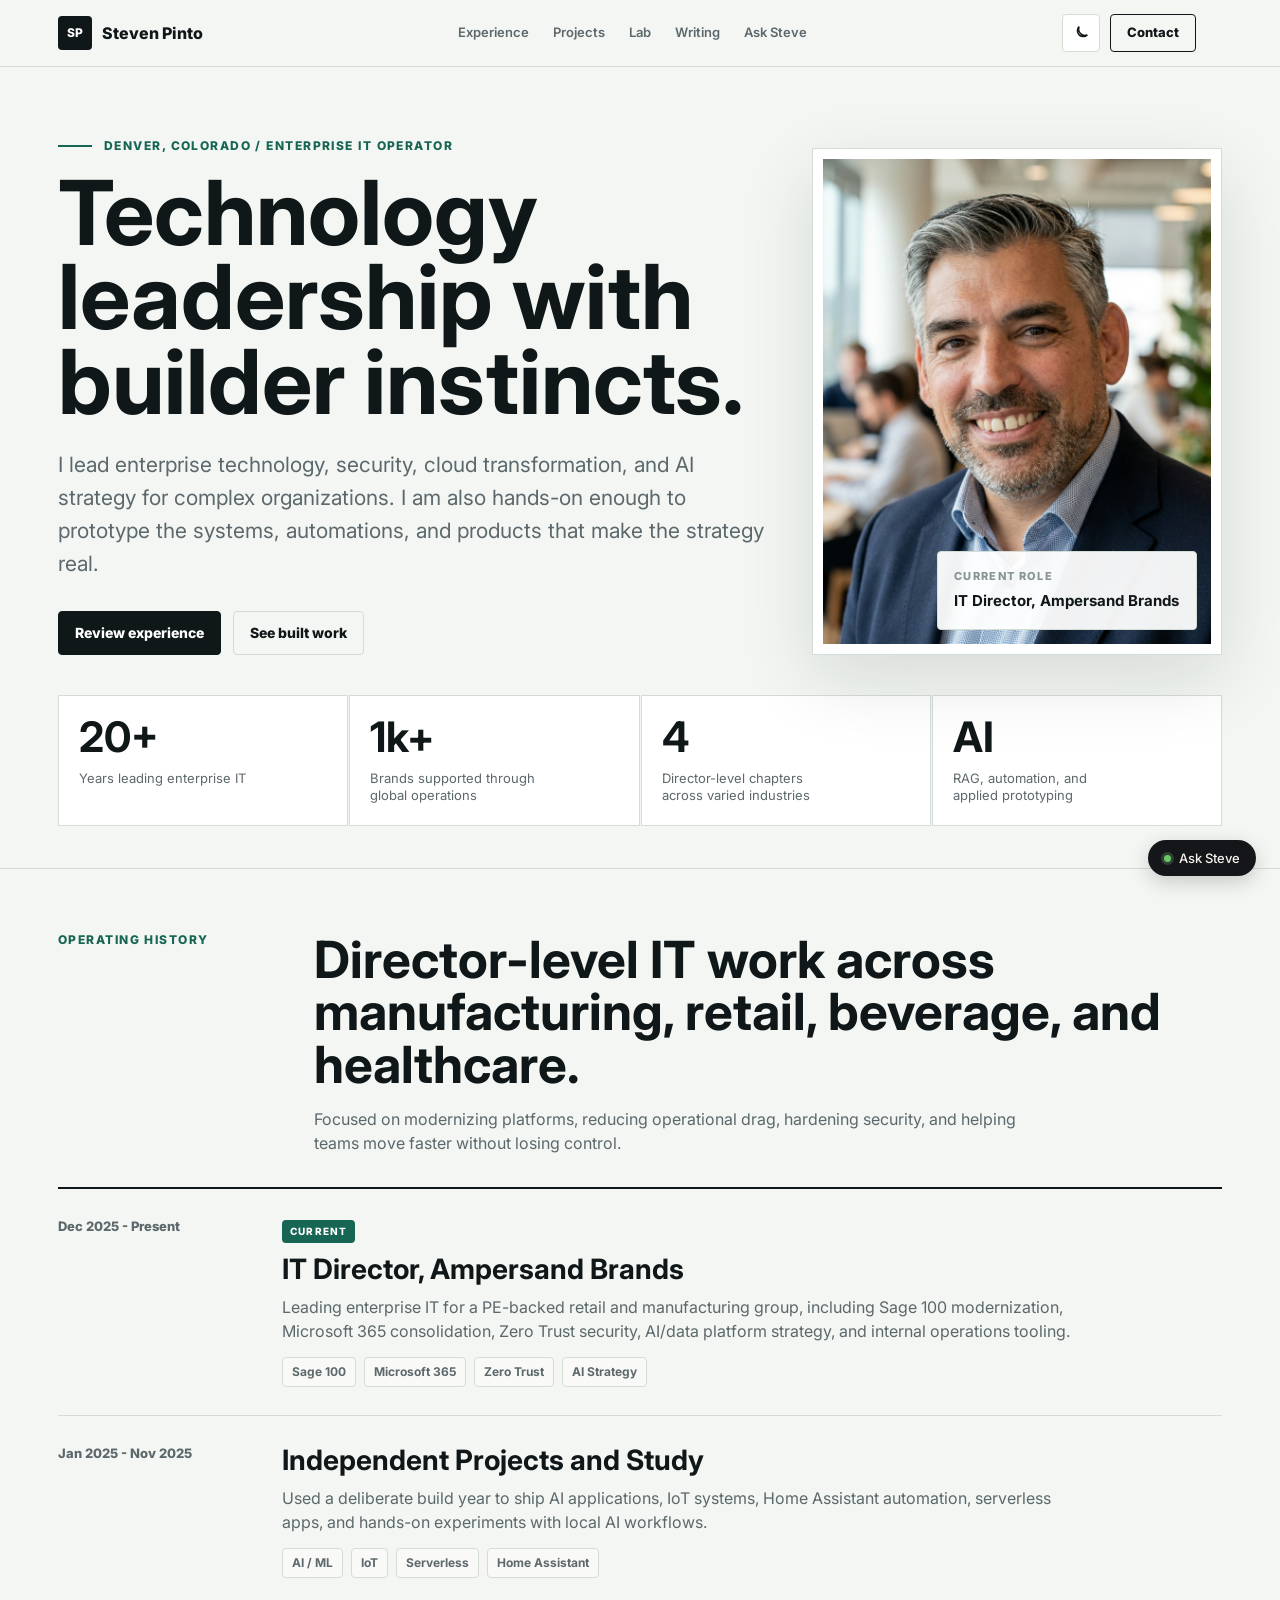
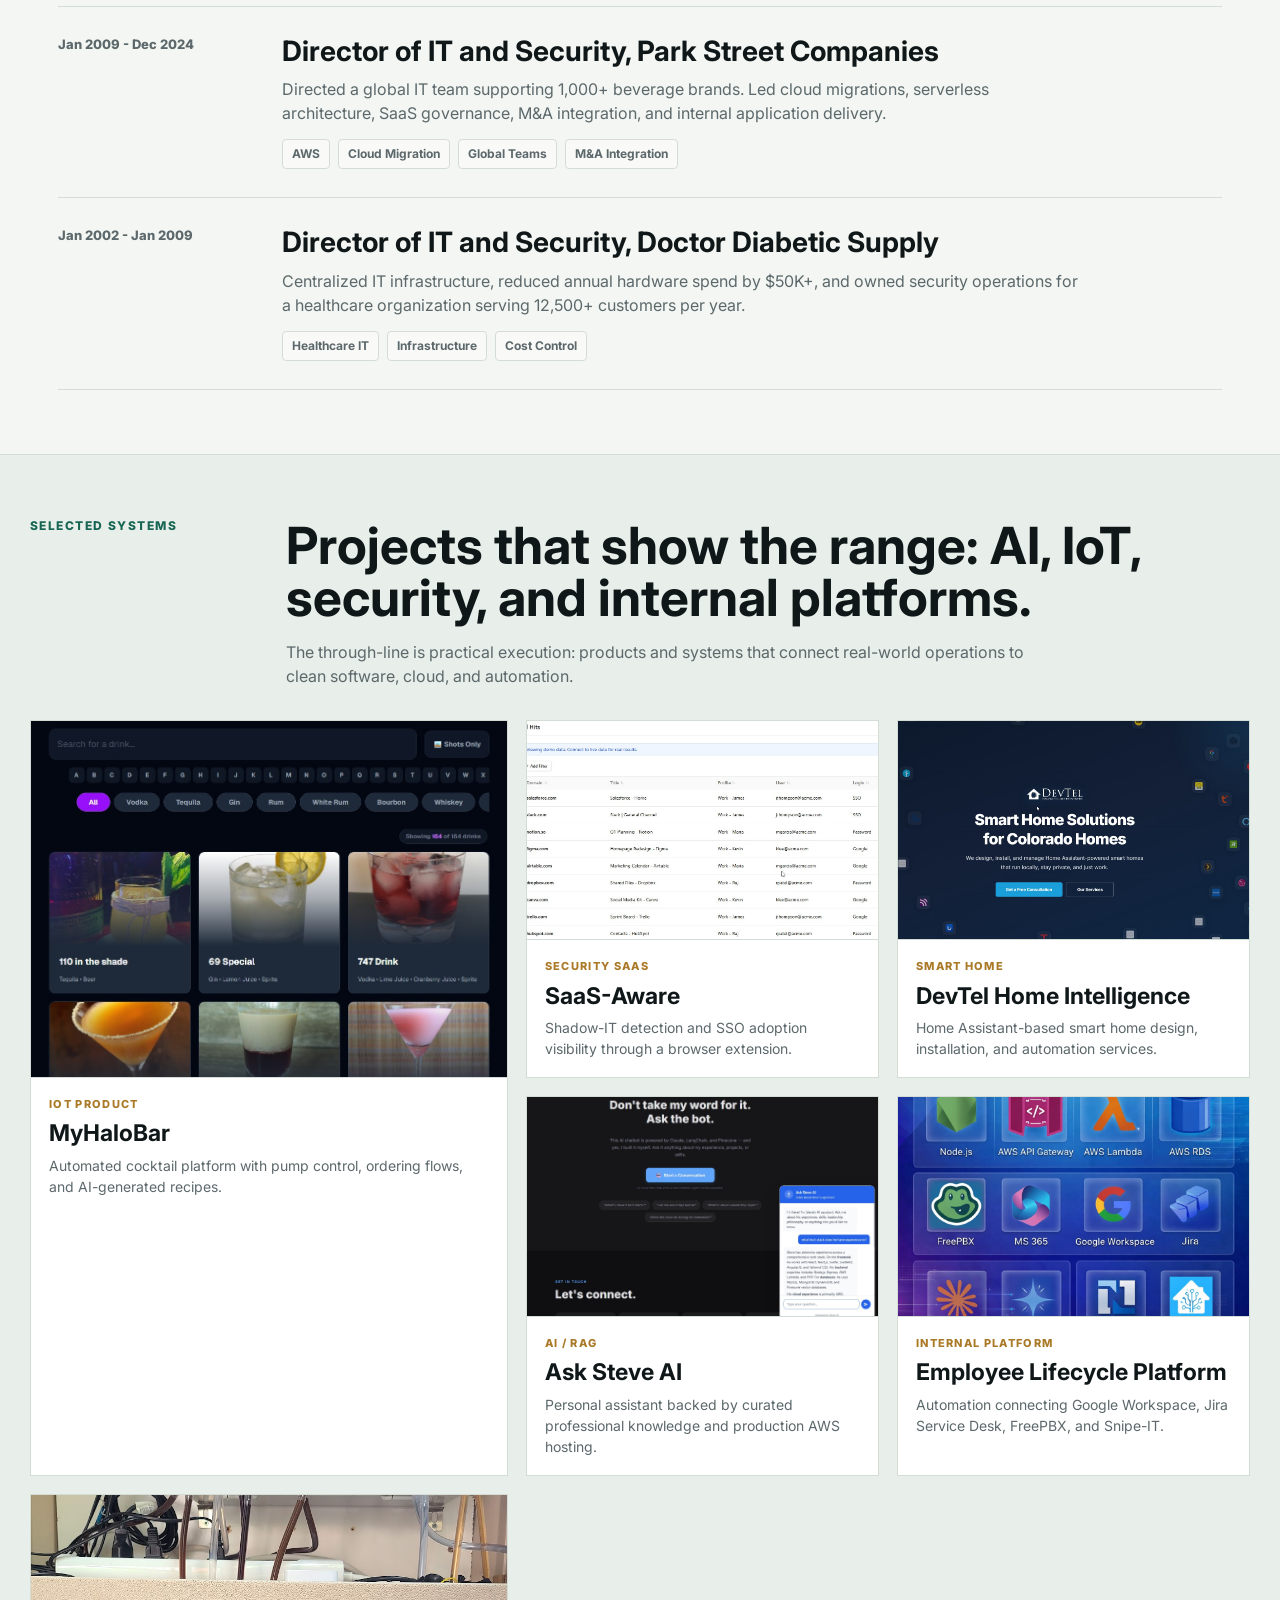
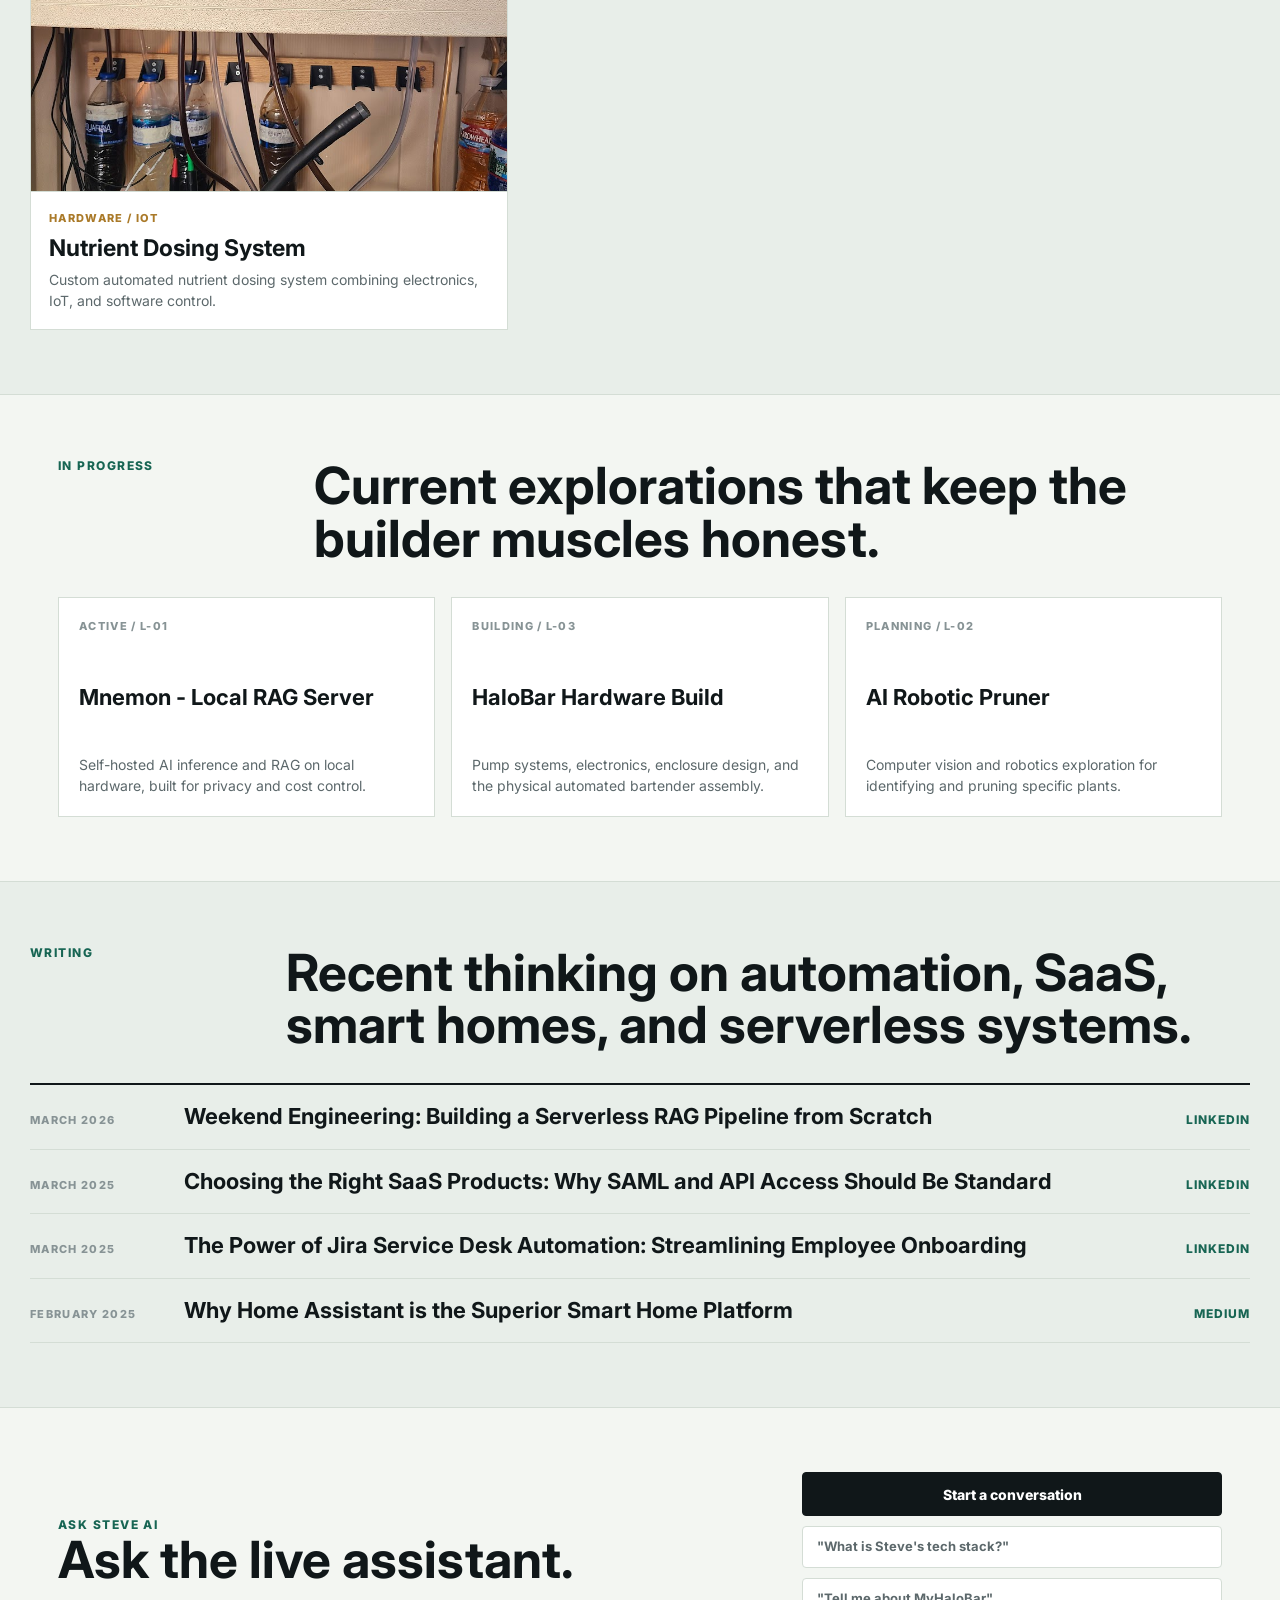
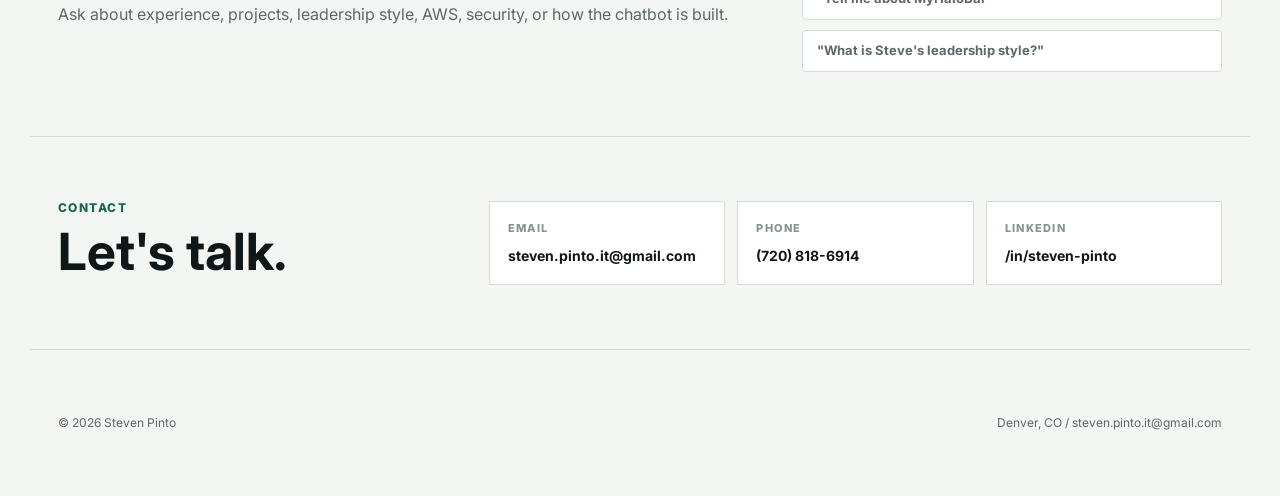
==== commit ada3f424: "Refresh lab pages and add theme toggle" ====
--- a/index.html
+++ b/index.html
@@ -76,7 +76,14 @@
         <a href="#writing">Writing</a>
         <a href="#asksteve">Ask Steve</a>
       </div>
-      <a class="nav-action" href="mailto:steven.pinto.it@gmail.com">Contact</a>
+      <div class="nav-actions">
+        <button class="theme-toggle" id="themeToggle" type="button" aria-label="Switch theme">
+          <svg class="icon-sun" aria-hidden="true" viewBox="0 0 24 24" fill="none" stroke="currentColor" stroke-width="2"><circle cx="12" cy="12" r="4"/><path d="M12 2v2M12 20v2M4.93 4.93l1.41 1.41M17.66 17.66l1.41 1.41M2 12h2M20 12h2M4.93 19.07l1.41-1.41M17.66 6.34l1.41-1.41"/></svg>
+          <svg class="icon-moon" aria-hidden="true" viewBox="0 0 24 24" fill="none" stroke="currentColor" stroke-width="2"><path d="M20.5 14.5A8.5 8.5 0 0 1 9.5 3.5a7 7 0 1 0 11 11z"/></svg>
+          <span class="theme-toggle-label visually-hidden">Dark mode</span>
+        </button>
+        <a class="nav-action" href="mailto:steven.pinto.it@gmail.com">Contact</a>
+      </div>
     </nav>
   </header>
 
--- a/css/executive.css
+++ b/css/executive.css
@@ -12,6 +12,19 @@
   --max: 1220px;
 }
 
+html[data-theme="dark"] {
+  --bg: #111715;
+  --surface: #17201d;
+  --surface-2: #1e2925;
+  --ink: #edf4ee;
+  --muted: #b6c3bd;
+  --soft: #83928c;
+  --line: #33423c;
+  --green: #6fc4a9;
+  --gold: #d2a45b;
+  --shadow: 0 24px 70px rgba(0, 0, 0, .32);
+}
+
 * { box-sizing: border-box; }
 html { scroll-behavior: smooth; }
 body {
@@ -25,6 +38,17 @@
 img { display: block; max-width: 100%; }
 a { color: inherit; text-decoration: none; }
 button { font: inherit; }
+.visually-hidden {
+  position: absolute;
+  width: 1px;
+  height: 1px;
+  padding: 0;
+  margin: -1px;
+  overflow: hidden;
+  clip: rect(0 0 0 0);
+  white-space: nowrap;
+  border: 0;
+}
 
 .site-header {
   position: sticky;
@@ -39,7 +63,7 @@
   margin: 0 auto;
   padding: 14px 28px;
   display: grid;
-  grid-template-columns: auto 1fr auto;
+  grid-template-columns: auto 1fr auto auto;
   gap: 26px;
   align-items: center;
 }
@@ -56,6 +80,11 @@
 }
 .nav-links { display: flex; justify-content: center; gap: 24px; color: var(--muted); font-size: 13px; font-weight: 600; }
 .nav-links a:hover { color: var(--ink); }
+.nav-actions {
+  display: inline-flex;
+  align-items: center;
+  gap: 10px;
+}
 .nav-action, .button {
   min-height: 44px;
   display: inline-flex;
@@ -73,6 +102,22 @@
 .button-primary:hover { background: var(--green); border-color: var(--green); }
 .button-secondary { background: transparent; border-color: var(--line); }
 .button-secondary:hover { border-color: var(--ink); background: var(--surface); }
+.theme-toggle {
+  width: 38px;
+  height: 38px;
+  display: inline-grid;
+  place-items: center;
+  border: 1px solid var(--line);
+  border-radius: 4px;
+  background: var(--surface);
+  color: var(--ink);
+  cursor: pointer;
+}
+.theme-toggle:hover { border-color: var(--ink); }
+.theme-toggle svg { width: 18px; height: 18px; }
+.theme-toggle .icon-sun { display: none; }
+html[data-theme="dark"] .theme-toggle .icon-sun { display: block; }
+html[data-theme="dark"] .theme-toggle .icon-moon { display: none; }
 .nav-toggle { display: none; justify-self: end; width: 38px; height: 38px; border: 1px solid var(--line); border-radius: 4px; background: transparent; cursor: pointer; }
 .nav-toggle span { display: block; width: 18px; height: 2px; margin: 4px auto; background: var(--ink); }
 
@@ -103,7 +148,7 @@
 .hero-actions { display: flex; flex-wrap: wrap; gap: 12px; margin-top: 30px; }
 .hero-panel { position: relative; padding: 10px; background: var(--surface); border: 1px solid var(--line); box-shadow: var(--shadow); }
 .hero-panel img { width: 100%; aspect-ratio: 4 / 5; object-fit: cover; }
-.profile-card { position: absolute; right: 24px; bottom: 24px; width: min(260px, calc(100% - 48px)); padding: 16px; background: rgba(255, 255, 255, .94); border: 1px solid var(--line); border-radius: 4px; }
+.profile-card { position: absolute; right: 24px; bottom: 24px; width: min(260px, calc(100% - 48px)); padding: 16px; background: color-mix(in oklab, var(--surface) 94%, transparent); border: 1px solid var(--line); border-radius: 4px; }
 .profile-card span, .contact-grid span, .project-card span, .lab-item span, .writing-list span { display: block; color: var(--soft); font-size: 11px; font-weight: 800; letter-spacing: .12em; text-transform: uppercase; }
 .profile-card strong { display: block; margin-top: 6px; font-size: 15px; }
 .metric-strip { max-width: var(--max); margin: 0 auto; padding: 0 28px 42px; display: grid; grid-template-columns: repeat(4, 1fr); gap: 1px; }
@@ -124,7 +169,7 @@
 .timeline-row p { max-width: 800px; margin: 10px 0 0; color: var(--muted); }
 .status { display: inline-flex; margin-bottom: 10px; padding: 4px 8px; border-radius: 4px; background: var(--green); color: #fff; font-size: 10px; font-weight: 800; letter-spacing: .12em; text-transform: uppercase; }
 .tags { display: flex; flex-wrap: wrap; gap: 8px; margin-top: 14px; }
-.tags span { padding: 5px 9px; border: 1px solid var(--line); border-radius: 4px; color: var(--muted); background: rgba(255,255,255,.45); font-size: 12px; font-weight: 700; }
+.tags span { padding: 5px 9px; border: 1px solid var(--line); border-radius: 4px; color: var(--muted); background: color-mix(in oklab, var(--surface) 45%, transparent); font-size: 12px; font-weight: 700; }
 
 .project-grid { max-width: var(--max); display: grid; grid-template-columns: 1.15fr .85fr .85fr; gap: 18px; }
 .project-card { display: flex; min-height: 100%; flex-direction: column; background: var(--surface); border: 1px solid var(--line); color: inherit; }
@@ -159,10 +204,11 @@
 #experience, #projects, #lab, #writing, #asksteve, #contact { scroll-margin-top: 78px; }
 
 @media (max-width: 920px) {
-  .nav-shell { grid-template-columns: auto auto; }
+  .nav-shell { grid-template-columns: auto auto auto; gap: 12px; }
   .nav-toggle { display: block; }
   .nav-links { display: none; grid-column: 1 / -1; justify-content: flex-start; flex-wrap: wrap; padding-top: 8px; }
   .nav-links.is-open { display: flex; }
+  .nav-actions { justify-self: end; }
   .nav-action { display: none; }
   .hero-grid, .section-head, .ask-section, .contact-section { grid-template-columns: 1fr; }
   .project-grid, .lab-grid, .contact-grid { grid-template-columns: 1fr 1fr; }
